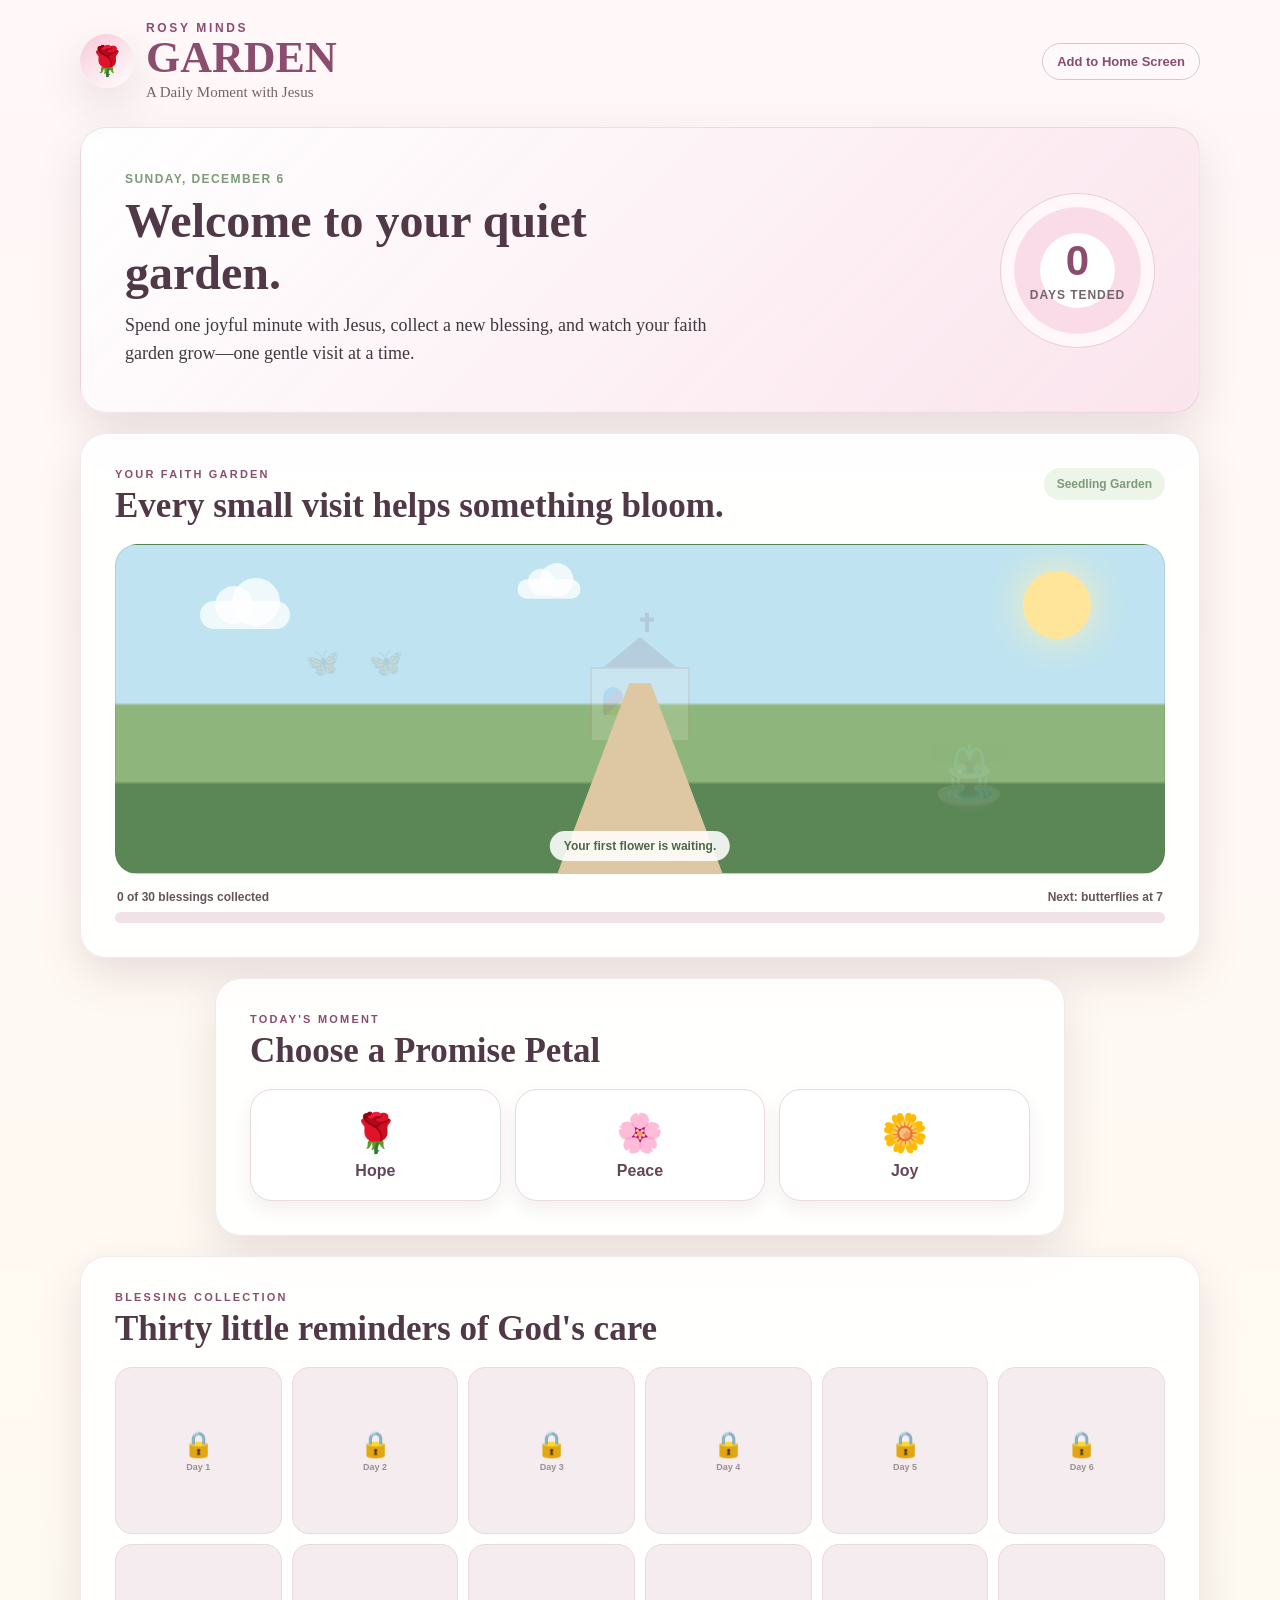
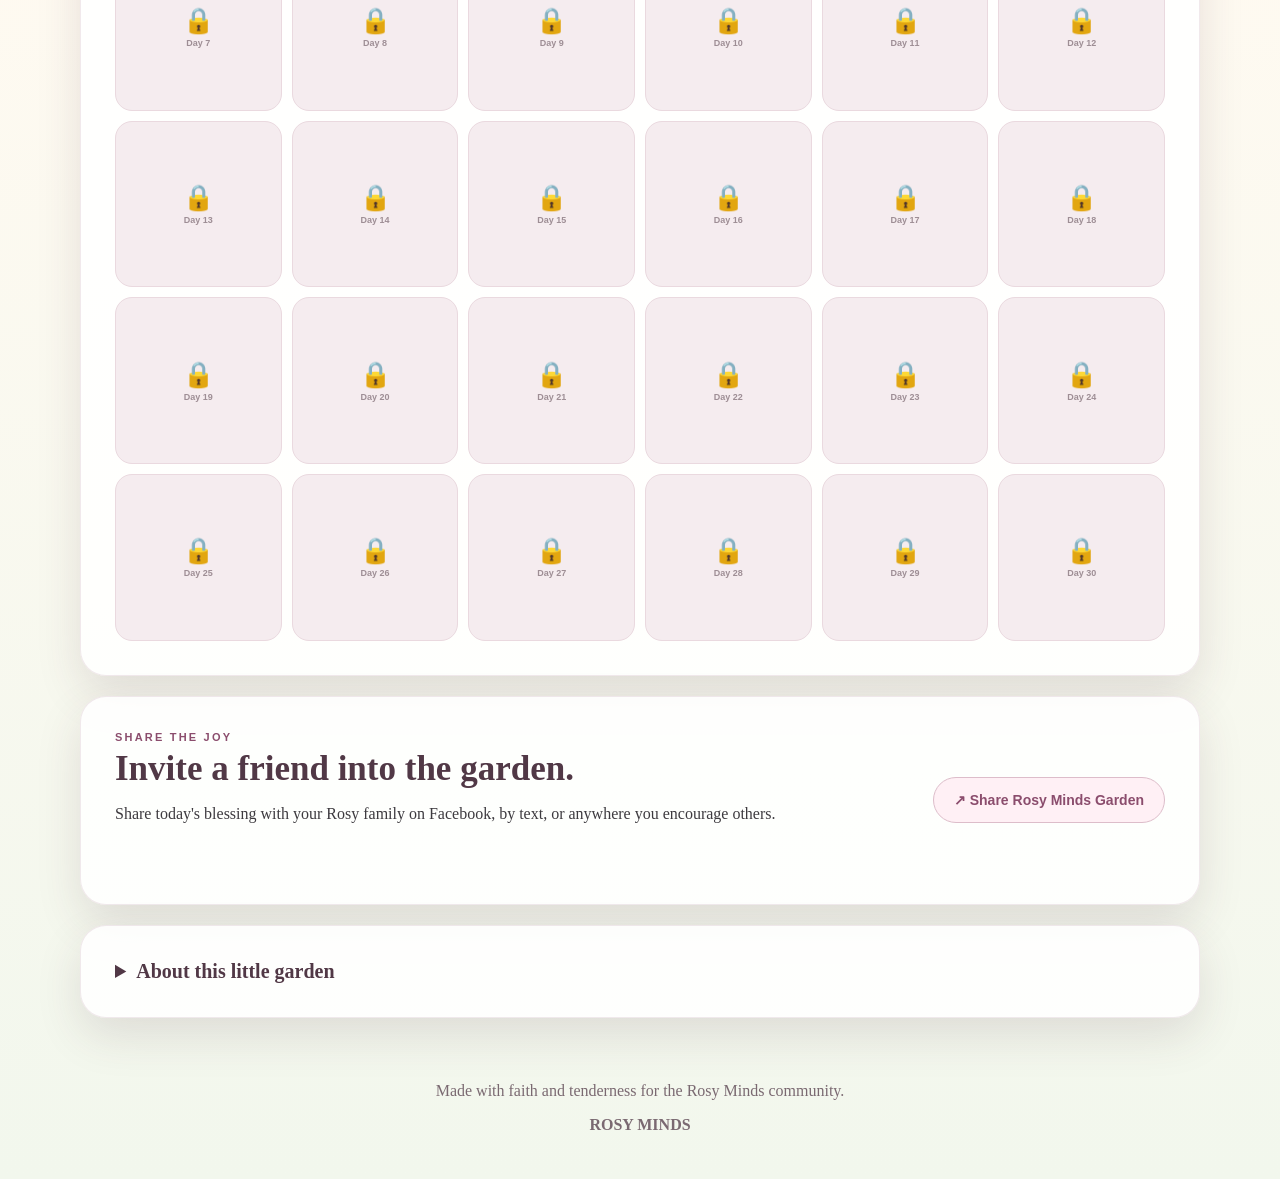
==== rosy-minds-garden/index.html @ 6fe2e0d4 "Add responsive Rosy Minds Garden app" ====
<!doctype html>
<html lang="en">
<head>
<meta charset="utf-8">
<meta name="viewport" content="width=device-width,initial-scale=1,viewport-fit=cover">
<meta name="theme-color" content="#8b4d6d">
<meta name="description" content="ROSY MINDS GARDEN: A Daily Moment with Jesus">
<title>ROSY MINDS GARDEN: A Daily Moment with Jesus</title>
<style>
:root{--rose:#8b4d6d;--rose2:#c77d9d;--blush:#f8dce6;--cream:#fffaf1;--sage:#7d9b7a;--deep:#3d3a3f;--gold:#d6a84b;--white:#fff;--shadow:0 18px 45px rgba(75,48,60,.13)}
*{box-sizing:border-box}html{scroll-behavior:smooth}body{margin:0;font-family:Georgia,"Times New Roman",serif;color:var(--deep);background:linear-gradient(180deg,#fff7f8 0,#fffaf1 55%,#f2f7ed 100%);min-height:100vh}button{font:inherit}.wrap{width:min(1120px,calc(100% - 28px));margin:auto}.top{padding:22px 0 10px;display:flex;align-items:center;justify-content:space-between;gap:15px}.brand{display:flex;align-items:center;gap:12px}.rosemark{width:54px;height:54px;border-radius:50%;display:grid;place-items:center;background:linear-gradient(145deg,#f7c9d9,#fff);box-shadow:var(--shadow);font-size:29px}.kicker{margin:0;font:700 12px/1.1 Arial,sans-serif;letter-spacing:.22em;color:var(--rose)}h1{margin:2px 0 0;font-size:clamp(27px,5vw,44px);line-height:.95;color:var(--rose)}.subtitle{margin:5px 0 0;font-size:15px;color:#75626c}.smallbtn,.sharebtn,.primary,.choice,.petal{border:0;cursor:pointer}.smallbtn{border:1px solid #dbc4ce;background:#fff9fb;color:var(--rose);border-radius:999px;padding:10px 14px;font:700 13px Arial,sans-serif}.hero{margin:16px 0 20px;background:linear-gradient(135deg,rgba(255,255,255,.95),rgba(250,225,235,.85));border:1px solid rgba(139,77,109,.13);border-radius:26px;padding:clamp(22px,5vw,44px);box-shadow:var(--shadow);display:grid;grid-template-columns:1.25fr .75fr;gap:28px;align-items:center}.date{font:700 12px Arial,sans-serif;letter-spacing:.12em;color:var(--sage);text-transform:uppercase}.hero h2{font-size:clamp(28px,5vw,48px);line-height:1.08;margin:9px 0 12px;color:#513846}.hero p{font-size:18px;line-height:1.6;margin:0;max-width:680px}.stat{justify-self:end;width:155px;height:155px;border-radius:50%;display:grid;place-items:center;text-align:center;background:radial-gradient(circle,#fff 34%,#f9dce7 35% 58%,#fff7fa 59%);border:1px solid #e8cdd8}.stat strong{display:block;font:700 42px Arial,sans-serif;color:var(--rose)}.stat span{font:700 12px Arial,sans-serif;letter-spacing:.08em;text-transform:uppercase;color:#76636c}.panel{background:rgba(255,255,255,.88);border:1px solid rgba(139,77,109,.12);border-radius:26px;padding:clamp(20px,4vw,34px);box-shadow:var(--shadow);margin:20px 0}.headrow{display:flex;align-items:flex-start;justify-content:space-between;gap:18px;margin-bottom:18px}.eyebrow{font:700 11px Arial,sans-serif;letter-spacing:.2em;color:var(--rose);text-transform:uppercase;margin:0 0 6px}.panel h2{margin:0;font-size:clamp(24px,4vw,35px);color:#513846}.level{font:700 12px Arial,sans-serif;color:var(--sage);background:#edf5e8;padding:9px 13px;border-radius:999px;white-space:nowrap}.garden{position:relative;min-height:330px;overflow:hidden;border-radius:22px;background:linear-gradient(#bfe3f1 0 48%,#8eb67c 49% 72%,#5b8757 73%);border:1px solid rgba(67,91,65,.13)}.sun{position:absolute;right:7%;top:8%;width:68px;height:68px;border-radius:50%;background:#ffe59a;box-shadow:0 0 40px #fff0b5}.cloud{position:absolute;width:90px;height:28px;border-radius:50px;background:rgba(255,255,255,.75)}.cloud:before,.cloud:after{content:"";position:absolute;border-radius:50%;background:inherit}.cloud:before{width:38px;height:38px;left:15px;top:-15px}.cloud:after{width:48px;height:48px;right:10px;top:-23px}.c1{left:8%;top:17%}.c2{left:37%;top:9%;transform:scale(.7)}.path{position:absolute;left:50%;bottom:-20px;width:180px;height:210px;background:#dec7a3;clip-path:polygon(44% 0,56% 0,100% 100%,0 100%);transform:translateX(-50%)}.chapel{position:absolute;left:50%;top:28%;transform:translateX(-50%);width:100px;height:105px;opacity:.15;transition:.5s}.chapel.on{opacity:1}.chapelbody{position:absolute;bottom:0;width:100%;height:75px;background:#fff6ef;border:2px solid #b9917a}.roof{position:absolute;top:0;left:8px;border-left:42px solid transparent;border-right:42px solid transparent;border-bottom:35px solid #83536b}.cross{position:absolute;top:-28px;left:46px;color:#6b4056;font:bold 25px Arial}.door{position:absolute;width:25px;height:44px;left:38px;bottom:0;border-radius:13px 13px 0 0;background:#7a594b}.window{position:absolute;left:11px;top:18px;width:20px;height:28px;border-radius:12px 12px 3px 3px;background:linear-gradient(135deg,#63aee4 0 33%,#dc6e9d 34% 66%,#f5cf58 67%)}.flowers{position:absolute;left:0;right:0;bottom:22px;height:105px;display:flex;align-items:flex-end;justify-content:space-around;padding:0 18px;z-index:3}.flower{font-size:clamp(22px,5vw,42px);filter:drop-shadow(0 4px 3px rgba(0,0,0,.12));animation:bloom .55s ease both}.butterflies,.fountain{position:absolute;opacity:.12;transition:.5s;z-index:4}.butterflies.on,.fountain.on{opacity:1}.butterflies{font-size:28px;left:18%;top:30%;animation:float 3s ease-in-out infinite}.fountain{right:15%;bottom:60px;font-size:60px}.gardenmsg{position:absolute;left:50%;bottom:12px;transform:translateX(-50%);z-index:5;background:rgba(255,255,255,.88);padding:8px 14px;border-radius:999px;font:700 12px Arial,sans-serif;color:#4c6748;white-space:nowrap}.progresscopy{display:flex;justify-content:space-between;gap:12px;font:700 12px Arial,sans-serif;color:#66545d;margin:16px 2px 8px}.track{height:11px;background:#f1e2e7;border-radius:999px;overflow:hidden}.fill{height:100%;width:0;background:linear-gradient(90deg,var(--sage),#a5c58e,var(--gold));border-radius:999px;transition:width .7s ease}.petals{display:grid;grid-template-columns:repeat(3,1fr);gap:14px}.petal{min-height:112px;border-radius:22px;background:#fff;border:1px solid #ead9df;padding:18px;color:#644657;box-shadow:0 8px 18px rgba(86,55,68,.08);transition:.2s}.petal:hover,.petal:focus{transform:translateY(-3px);box-shadow:0 14px 25px rgba(86,55,68,.14)}.petal span:first-child{display:block;font-size:38px;margin-bottom:7px}.petal span:last-child{font:bold 16px Arial,sans-serif}.moment{display:none;margin-top:22px}.moment.show{display:block}.card{border-radius:20px;padding:20px;margin:14px 0;background:#fffaf7;border:1px solid #efdee4}.promise{background:linear-gradient(135deg,#fff,#fff1f5)}.topline{display:flex;justify-content:space-between;gap:14px;font:700 12px Arial,sans-serif;color:var(--rose)}.card h3{font-size:25px;margin:12px 0 8px;color:#513846}.verse{font-size:19px;line-height:1.55;font-style:italic}.reflection,.card p{line-height:1.65}.twocol{display:grid;grid-template-columns:1fr 1fr;gap:14px}.quizoptions{display:grid;gap:10px;margin-top:14px}.choice{text-align:left;background:#fff;border:1px solid #dccbd2;border-radius:14px;padding:13px 15px;color:#493b42}.choice:hover{border-color:var(--rose)}.choice.correct{background:#eaf5e4;border-color:#7ba66e}.choice.wrong{background:#fde8ea;border-color:#c76e76}.feedback{min-height:25px;margin:11px 0 0;font-weight:bold;color:#557250}.primary{width:100%;border-radius:16px;padding:15px 18px;background:linear-gradient(135deg,var(--rose),#b76387);color:white;font:bold 16px Arial,sans-serif;box-shadow:0 10px 20px rgba(139,77,109,.22)}.primary:disabled{opacity:.45;cursor:not-allowed}.hint{text-align:center;font-size:13px;color:#7a6d73}.donebox{text-align:center;padding:25px}.donebox .big{font-size:55px}.collection{display:grid;grid-template-columns:repeat(6,1fr);gap:10px}.token{aspect-ratio:1;border-radius:17px;display:grid;place-items:center;text-align:center;background:#f5ecef;border:1px solid #ead9df;color:#9e8e95;padding:6px}.token.unlocked{background:linear-gradient(145deg,#fff9e8,#ffe4ed);color:#5b4050}.token .ico{display:block;font-size:25px}.token small{display:block;font:700 9px Arial,sans-serif;margin-top:3px}.sharebox{display:flex;align-items:center;justify-content:space-between;gap:24px}.sharebtn{border-radius:999px;padding:14px 20px;background:#fff0f5;border:1px solid #ddbdca;color:var(--rose);font:bold 14px Arial,sans-serif}.about summary{cursor:pointer;font-size:20px;font-weight:bold;color:#513846}.about p{line-height:1.65}.reset{border:0;background:none;color:#9b5066;text-decoration:underline;cursor:pointer;padding:5px 0}footer{text-align:center;padding:28px 15px 45px;color:#7a6971}.modal{position:fixed;inset:0;z-index:20;display:grid;place-items:center;padding:18px}.modal[hidden]{display:none}.backdrop{position:absolute;inset:0;background:rgba(47,35,42,.62);backdrop-filter:blur(5px)}.modalcard{position:relative;width:min(440px,100%);background:#fffaf3;border-radius:28px;padding:32px;text-align:center;box-shadow:0 30px 80px rgba(0,0,0,.25);animation:pop .3s ease}.close{position:absolute;right:15px;top:12px;border:0;background:none;font-size:28px;color:#765d69;cursor:pointer}.rewardico{font-size:65px}.modalcard h2{font-size:32px;color:var(--rose);margin:9px 0}.modalcard p{line-height:1.6}.modalcard .sharebtn{margin-top:10px}.status{font-size:13px;color:#557250;min-height:18px}.installnote{display:none;background:#fff8e6;border:1px solid #edd5a1;border-radius:16px;padding:14px;margin:12px 0;font-size:14px;line-height:1.55}.installnote.show{display:block}
@keyframes bloom{from{opacity:0;transform:scale(.2) translateY(20px)}to{opacity:1;transform:scale(1) translateY(0)}}@keyframes float{50%{transform:translate(25px,-15px)}}@keyframes pop{from{opacity:0;transform:scale(.86)}to{opacity:1;transform:scale(1)}}
@media(max-width:760px){.top{align-items:flex-start}.smallbtn{padding:9px 11px;font-size:11px}.hero{grid-template-columns:1fr}.stat{justify-self:start;width:120px;height:120px}.petals{grid-template-columns:1fr}.petal{min-height:82px;display:flex;align-items:center;justify-content:center;gap:12px}.petal span:first-child{margin:0}.twocol{grid-template-columns:1fr}.collection{grid-template-columns:repeat(5,1fr)}.sharebox{align-items:flex-start;flex-direction:column}.garden{min-height:300px}.progresscopy{font-size:10px}.headrow{flex-direction:column}.level{align-self:flex-start}}
@media(min-width:761px){main .daily{max-width:850px;margin-left:auto;margin-right:auto}}
@media(max-width:420px){.wrap{width:min(100% - 18px,1120px)}.panel{border-radius:20px;padding:18px}.brand h1{font-size:25px}.subtitle{font-size:12px}.rosemark{width:46px;height:46px}.collection{grid-template-columns:repeat(4,1fr)}.gardenmsg{font-size:10px}.fountain{right:8%}}
</style>
</head>
<body>
<header class="wrap top">
  <div class="brand"><div class="rosemark">🌹</div><div><p class="kicker">ROSY MINDS</p><h1>GARDEN</h1><p class="subtitle">A Daily Moment with Jesus</p></div></div>
  <button class="smallbtn" id="installBtn">Add to Home Screen</button>
</header>
<main class="wrap">
<section class="hero"><div><div class="date" id="dateLine"></div><h2>Welcome to your quiet garden.</h2><p>Spend one joyful minute with Jesus, collect a new blessing, and watch your faith garden grow—one gentle visit at a time.</p><div class="installnote" id="installNote"></div></div><div class="stat"><div><strong id="daysTended">0</strong><span>days tended</span></div></div></section>
<section class="panel"><div class="headrow"><div><p class="eyebrow">Your Faith Garden</p><h2>Every small visit helps something bloom.</h2></div><div class="level" id="levelText">Seedling Garden</div></div>
<div class="garden"><div class="sun"></div><div class="cloud c1"></div><div class="cloud c2"></div><div class="chapel" id="chapel"><div class="cross">✝</div><div class="roof"></div><div class="chapelbody"><div class="window"></div><div class="door"></div></div></div><div class="path"></div><div class="butterflies" id="butterflies">🦋　🦋</div><div class="fountain" id="fountain">⛲</div><div class="flowers" id="flowers"></div><div class="gardenmsg" id="gardenMsg">Your first flower is waiting.</div></div>
<div class="progresscopy"><span><strong id="bloomCount">0</strong> of 30 blessings collected</span><span id="milestoneText">Next: butterflies at 7</span></div><div class="track"><div class="fill" id="fill"></div></div></section>
<section class="panel daily" id="daily"><div class="headrow"><div><p class="eyebrow">Today's Moment</p><h2>Choose a Promise Petal</h2></div><div class="level" id="completeBadge" style="display:none">Completed today ✓</div></div>
<div class="petals" id="petals"><button class="petal" data-petal="Hope"><span>🌹</span><span>Hope</span></button><button class="petal" data-petal="Peace"><span>🌸</span><span>Peace</span></button><button class="petal" data-petal="Joy"><span>🌼</span><span>Joy</span></button></div>
<div class="donebox" id="doneBox" hidden><div class="big">🌷</div><h3>Your garden has been tended today.</h3><p>Come back tomorrow for another promise. Grace never rushes you.</p><button class="sharebtn" id="reviewBtn">Review Today's Moment</button></div>
<div class="moment" id="moment"><article class="card promise"><div class="topline"><span id="petalLabel"></span><span id="verseRef"></span></div><h3 id="momentTitle"></h3><p class="verse" id="verseText"></p><p class="reflection" id="reflection"></p></article>
<div class="twocol"><article class="card"><p class="eyebrow">A Tiny Prayer</p><p id="prayer"></p></article><article class="card"><p class="eyebrow">Today's Grace Step</p><p id="challenge"></p></article></div>
<article class="card"><p class="eyebrow">A Little Bible Joy</p><h3 id="question"></h3><div class="quizoptions" id="quizOptions"></div><div class="feedback" id="feedback"></div></article>
<button class="primary" id="waterBtn" disabled>💧 Water My Garden</button><p class="hint" id="hint">Answer the Bible question to water your garden.</p></div></section>
<section class="panel"><div class="headrow"><div><p class="eyebrow">Blessing Collection</p><h2>Thirty little reminders of God's care</h2></div></div><div class="collection" id="collection"></div></section>
<section class="panel sharebox"><div><p class="eyebrow">Share the Joy</p><h2>Invite a friend into the garden.</h2><p>Share today's blessing with your Rosy family on Facebook, by text, or anywhere you encourage others.</p><p class="status" id="shareStatus"></p></div><button class="sharebtn" id="shareBtn">↗ Share Rosy Minds Garden</button></section>
<details class="panel about"><summary>About this little garden</summary><p><strong>ROSY MINDS GARDEN</strong> is a gentle, Jesus-centered daily experience created for encouragement—not pressure.</p><p>Your progress stays on this device. No account is required, and the app does not collect your name, email, prayer requests, or personal information.</p><p><strong>Grace is not a streak.</strong> Missing a day never erases your garden.</p><button class="reset" id="resetBtn">Reset my garden on this device</button></details>
</main>
<footer><p>Made with faith and tenderness for the Rosy Minds community.</p><strong>ROSY MINDS</strong></footer>
<div class="modal" id="modal" hidden><div class="backdrop" data-close></div><div class="modalcard"><button class="close" data-close>×</button><div class="rewardico" id="rewardIcon">🌹</div><p class="eyebrow">Today's Blessing</p><h2 id="rewardTitle"></h2><p id="rewardMessage"></p><button class="primary" id="rewardShare">Share This Blessing</button><button class="sharebtn" data-close>Return to My Garden</button></div></div>
<script>
const moments=[
["God Is Already Here","Deuteronomy 31:8","The Lord goes before you; you do not walk into today alone.","Before your mind runs ahead, remember that Jesus is already present in every place you will enter.","Jesus, go before me and settle my heart in Your faithful presence. Amen.","Pause at one doorway today and whisper, ‘Jesus, enter with me.’","Rose of Presence","🌹"],
["Peace for This Moment","John 14:27","Jesus gives a peace the world cannot manufacture or take away.","You do not need enough peace for the whole week. Receive the grace that is available for this one moment.","Lord, quiet what is loud in me and teach my heart to rest in You. Amen.","Take three slow breaths and thank Jesus for one thing that is steady.","Lily of Peace","🌸"],
["Mercy Woke Up Too","Lamentations 3:22–23","God's compassion is fresh every morning.","Yesterday does not get to spend today's mercy. The Lord has placed new grace in your hands.","Father, thank You for mercy that meets me before my mistakes do. Amen.","Offer yourself the same gentleness you would give a dear friend.","Morning Mercy","🌷"],
["Held in the Waiting","Psalm 27:14","Waiting with the Lord can strengthen a tired heart.","Delay is not proof that God has forgotten you. Roots often grow before blossoms appear.","Jesus, strengthen me while I wait and keep hope alive in me. Amen.","Write one thing you are waiting for, then add: ‘God is with me here.’","Rooted Hope","🌱"],
["The Shepherd Still Leads","Psalm 23:1–3","The Shepherd restores, guides, and provides what the soul truly needs.","You may not see the whole path, but you can stay close to the One who does.","Good Shepherd, lead me gently and restore the parts of me that are tired. Amen.","Choose one next right step instead of solving everything at once.","Shepherd's Clover","☘️"],
["Joy Can Be Small","Zechariah 4:10","God does not despise small beginnings.","A smile, a prayer, a kind word, or one completed task can be holy progress.","Lord, open my eyes to the small joys You have tucked into today. Amen.","Notice and name three tiny gifts before bedtime.","Daisy of Joy","🌼"],
["Grace for the Unfinished","Philippians 1:6","God continues the good work He begins in His people.","You are not a failed final product. You are a beloved work still in progress.","Jesus, help me trust Your patient work in my life. Amen.","Release one unrealistic expectation you placed on yourself today.","Grace Peony","🌺"],
["A Safe Place to Pour It Out","Psalm 62:8","God invites His people to pour out their hearts before Him.","Prayer does not require polished words. Honest tears can be a complete sentence before God.","Father, receive what I cannot explain and hold my heart with tenderness. Amen.","Tell Jesus one true sentence about how you feel.","Tear-Kissed Iris","🪻"],
["Courage for One Step","Joshua 1:9","God's presence is the foundation of courage.","Courage is not always loud. Sometimes it is simply doing the next faithful thing while your knees still shake.","Lord, be my courage for the step directly in front of me. Amen.","Complete one small task you have been avoiding.","Courage Sunflower","🌻"],
["Nothing Is Wasted","Romans 8:28","God works within all things for the good of those who love Him.","The hard chapter is not the whole story. Jesus can weave even torn threads into redemption.","Redeemer, use what hurt me without letting it define me. Amen.","Write one lesson God has grown through a difficult season.","Redeemed Rose","🌹"],
["Come and Rest","Matthew 11:28","Jesus welcomes the weary and gives rest.","Rest is not laziness when it is received as a gift from the One who made you.","Jesus, I bring You my weariness. Teach me to rest without guilt. Amen.","Sit quietly for two minutes without fixing or producing anything.","Restful Lavender","🪻"],
["Light for the Next Footstep","Psalm 119:105","God's word gives light for the path, often one step at a time.","A lamp does not reveal every mile. It gives enough light to keep walking.","Lord, give me wisdom for the next step and trust for what remains unseen. Amen.","Read one short Psalm slowly today.","Lampflower","🏵️"],
["Known Completely","Psalm 139:1–3","God knows your ways, your thoughts, and your coming and going.","You never have to perform to be noticed by God. You are already fully seen and deeply loved.","Father, thank You for knowing me without turning away. Amen.","Replace one harsh thought about yourself with a truth God says about you.","Known-by-God Violet","💜"],
["Strength in Softness","2 Corinthians 12:9","Christ's grace is sufficient, and His power is revealed in weakness.","Needing help does not make you weak in faith. It makes room for grace to carry what strength cannot.","Jesus, meet me in my weakness and be enough for me today. Amen.","Ask for help with one thing instead of carrying it silently.","Grace Blossom","🌺"],
["A Song in the Night","Psalm 42:8","God's lovingkindness remains, and His song can accompany the night.","Darkness changes what you can see, but it does not change who God is.","Lord, place a quiet song of hope in me when the night feels long. Amen.","Listen to one worship song with your eyes closed.","Night-Blooming Hope","🌙"],
["Kindness Is Holy Work","Ephesians 4:32","Believers are called to kindness, compassion, and forgiveness.","A gentle response can become a doorway through which someone experiences the heart of Jesus.","Lord, make my words tender, truthful, and useful today. Amen.","Send one sincere encouragement to someone who may need it.","Kindness Camellia","🌺"],
["God Hears the Whisper","1 John 5:14","We can approach God with confidence when we pray according to His will.","The volume of a prayer does not determine its reach. Heaven hears the quietest sincere cry.","Father, thank You for listening before I find the perfect words. Amen.","Whisper the name of one person who needs prayer.","Whispering Bellflower","🔔"],
["Freedom from Tomorrow","Matthew 6:34","Jesus teaches us not to borrow tomorrow's trouble.","Worry tries to make you live days that have not arrived. Grace meets you in the day you actually have.","Jesus, keep me present with You instead of rehearsing tomorrow's fears. Amen.","When your mind jumps ahead, say: ‘Today has enough grace.’","Present-Day Poppy","🌺"],
["Faith Like a Seed","Matthew 17:20","Jesus used a mustard seed to picture the potential of genuine faith.","Small faith placed in a great Savior is still faith.","Lord, receive the faith I have and help it grow toward You. Amen.","Name one small thing you still believe God can do.","Mustard Seed Bloom","🌱"],
["A Table in the Wilderness","Psalm 23:5","God can prepare provision even in the presence of difficulty.","Peace does not always wait for the problem to leave. Sometimes God serves it right in the middle of the struggle.","Provider, help me recognize the care You are giving me today. Amen.","Thank God for one provision you almost overlooked.","Provision Rose","🌹"],
["Loved Without Measure","Romans 8:38–39","Nothing in creation can separate believers from God's love in Christ.","Your circumstances may change, but the love holding you does not loosen its grip.","Jesus, anchor me in the love that nothing can remove. Amen.","Place your hand over your heart and say, ‘I am held by Christ's love.’","Unfailing Love","❤️"],
["Quiet Strength","Isaiah 30:15","Rest and trust can become a place of strength.","Not every battle requires a frantic response. Sometimes faith looks like becoming still enough to hear God.","Lord, trade my hurry for trust and my agitation for quiet strength. Amen.","Wait ten minutes before responding to something that upset you.","Stillwater Lily","🪷"],
["The Door of Gratitude","1 Thessalonians 5:18","God's people are invited to give thanks in every circumstance.","Gratitude does not deny pain. It keeps pain from becoming the only thing you can see.","Father, show me one gift that is still shining in this season. Amen.","Write three specific thank-yous to God.","Grateful Marigold","🌼"],
["Forgiven and Free","1 John 1:9","God is faithful to forgive and cleanse those who confess.","Once grace has washed the page, you do not have to keep tracing the old stain.","Merciful Jesus, help me receive the forgiveness You freely give. Amen.","Release one past mistake you keep replaying.","Clean-Page Gardenia","🤍"],
["Hope Has a Name","Romans 15:13","The God of hope fills His people with joy and peace as they trust Him.","Christian hope is not wishful thinking. It rests in the character of the living God.","God of hope, fill me until hope overflows into the people around me. Amen.","Speak one hopeful sentence aloud today.","Overflowing Hope","🌻"],
["He Cares for the Details","Luke 12:6–7","Jesus taught that God notices sparrows and knows even the hairs of our heads.","Nothing about your life is too small for the attention of a loving Father.","Father, thank You for caring about the details I am tempted to dismiss. Amen.","Bring one ‘small’ concern to God instead of minimizing it.","Faithful Sparrow","🐦"],
["New Things Can Grow","Isaiah 43:19","God can make a way in the wilderness and bring forth something new.","The place that feels barren may be the very ground where new grace begins.","Creator, help me notice the new thing You are growing. Amen.","Clear one small space to make room for a new beginning.","Wilderness Bloom","🌵"],
["Carry One Another","Galatians 6:2","Believers fulfill Christ's law by helping bear one another's burdens.","You were never meant to carry every heavy thing alone.","Jesus, show me when to receive help and when to offer it. Amen.","Check on one person without waiting for them to ask.","Compassion Vine","🌿"],
["The Morning Will Come","Psalm 30:5","Weeping may endure for a night, but joy comes with the morning.","Pain has a voice, but it does not get the final word. God's faithfulness keeps writing.","Lord, hold me through the night and help me believe in morning again. Amen.","Open a curtain or step outside and welcome the light.","Morning Glory","🌺"],
["Jesus Is Enough","Colossians 2:9–10","Fullness is found in Christ, and believers are made complete in Him.","The deepest hunger of the heart cannot be satisfied by applause, possessions, or perfect circumstances.","Jesus, be the center of my joy, my worth, and my peace. Amen.","Set aside one distraction and spend five quiet minutes with Jesus.","Christ-Centered Crown","👑"]
];
const quizzes=[
["Who built the ark?",["Moses","Noah","David"],1,"Noah obeyed God and built the ark."],
["Jesus was born in which town?",["Bethlehem","Jericho","Nazareth"],0,"Jesus was born in Bethlehem."],
["Who defeated Goliath?",["Peter","David","Joshua"],1,"David trusted God and faced Goliath."],
["How many disciples did Jesus choose?",["7","10","12"],2,"Jesus chose twelve disciples."],
["Who was swallowed by a great fish?",["Jonah","Joseph","Samuel"],0,"Jonah spent three days inside the great fish."],
["What did Jesus calm?",["A storm","A volcano","An earthquake"],0,"Jesus spoke, and the storm became calm."],
["Who received the Ten Commandments?",["Moses","Elijah","Paul"],0,"Moses received the commandments at Mount Sinai."],
["What is the first book of the Bible?",["Psalms","Genesis","Matthew"],1,"Genesis is the first book of the Bible."],
["Who was Jesus' mother?",["Ruth","Martha","Mary"],2,"Mary was chosen to be Jesus' earthly mother."],
["What did Jesus multiply to feed a crowd?",["Bread and fish","Grapes and grain","Figs and honey"],0,"Jesus multiplied loaves and fish."],
["Who climbed a tree to see Jesus?",["Zacchaeus","Barnabas","Thomas"],0,"Zacchaeus climbed a sycamore tree."],
["Which disciple walked on water toward Jesus?",["John","Peter","Andrew"],1,"Peter stepped out of the boat toward Jesus."]
];
const storageKey="rosyMindsGardenV1";let state=load();let selected=null;let answered=false;let currentIndex=dayIndex();
function load(){try{return JSON.parse(localStorage.getItem(storageKey))||{completed:[],unlocked:[]}}catch(e){return{completed:[],unlocked:[]}}}
function save(){localStorage.setItem(storageKey,JSON.stringify(state))}
function todayKey(){const d=new Date();return [d.getFullYear(),String(d.getMonth()+1).padStart(2,"0"),String(d.getDate()).padStart(2,"0")].join("-")}
function dayIndex(){const start=new Date(new Date().getFullYear(),0,0);return Math.floor((new Date()-start)/86400000)%30}
function isDone(){return state.completed.includes(todayKey())}
function render(){document.getElementById("dateLine").textContent=new Date().toLocaleDateString(undefined,{weekday:"long",month:"long",day:"numeric"});document.getElementById("daysTended").textContent=state.completed.length;document.getElementById("bloomCount").textContent=state.unlocked.length;document.getElementById("fill").style.width=(state.unlocked.length/30*100)+"%";const n=state.unlocked.length;document.getElementById("levelText").textContent=n>=30?"Chapel Garden":n>=14?"Flowing Garden":n>=7?"Butterfly Garden":"Seedling Garden";document.getElementById("butterflies").classList.toggle("on",n>=7);document.getElementById("fountain").classList.toggle("on",n>=14);document.getElementById("chapel").classList.toggle("on",n>=30);document.getElementById("gardenMsg").textContent=n===0?"Your first flower is waiting.":n>=30?"Your chapel garden is blooming.":"Beautiful things are growing here.";document.getElementById("milestoneText").textContent=n<7?"Next: butterflies at 7":n<14?"Next: fountain at 14":n<30?"Next: chapel at 30":"All garden milestones unlocked";renderFlowers();renderCollection();document.getElementById("completeBadge").style.display=isDone()?"block":"none";document.getElementById("petals").hidden=isDone();document.getElementById("doneBox").hidden=!isDone();if(isDone())document.getElementById("moment").classList.remove("show")}
function renderFlowers(){const icons=["🌷","🌼","🌸","🌹","🌻","🪻","🌺","🌱"];document.getElementById("flowers").innerHTML=state.unlocked.slice(-10).map((_,i)=>`<span class="flower" style="animation-delay:${i*.04}s">${icons[(state.unlocked.length+i)%icons.length]}</span>`).join("")}
function renderCollection(){document.getElementById("collection").innerHTML=moments.map((m,i)=>{const open=state.unlocked.includes(i);return `<div class="token ${open?"unlocked":""}" title="${open?m[6]:"Locked blessing"}"><div><span class="ico">${open?m[7]:"🔒"}</span><small>${open?m[6]:"Day "+(i+1)}</small></div></div>`}).join("")}
function showMoment(petal){selected=petal;answered=false;const m=moments[currentIndex],q=quizzes[currentIndex%quizzes.length];document.getElementById("petalLabel").textContent=petal+" Petal";document.getElementById("verseRef").textContent=m[1];document.getElementById("momentTitle").textContent=m[0];document.getElementById("verseText").textContent=m[2];document.getElementById("reflection").textContent=m[3];document.getElementById("prayer").textContent=m[4];document.getElementById("challenge").textContent=m[5];document.getElementById("question").textContent=q[0];document.getElementById("feedback").textContent="";document.getElementById("waterBtn").disabled=true;document.getElementById("hint").textContent="Answer the Bible question to water your garden.";document.getElementById("quizOptions").innerHTML=q[1].map((x,i)=>`<button class="choice" data-answer="${i}">${x}</button>`).join("");document.getElementById("moment").classList.add("show");document.getElementById("moment").scrollIntoView({behavior:"smooth",block:"start"});document.querySelectorAll(".choice").forEach(b=>b.addEventListener("click",answer))}
function answer(e){if(answered)return;answered=true;const q=quizzes[currentIndex%quizzes.length],picked=Number(e.currentTarget.dataset.answer);document.querySelectorAll(".choice").forEach((b,i)=>{b.disabled=true;if(i===q[2])b.classList.add("correct");else if(i===picked)b.classList.add("wrong")});document.getElementById("feedback").textContent=picked===q[2]?"Beautiful! "+q[3]:"Good try. "+q[3];document.getElementById("waterBtn").disabled=false;document.getElementById("hint").textContent="Your garden is ready for today's water."}
function water(){if(isDone())return;state.completed.push(todayKey());if(!state.unlocked.includes(currentIndex))state.unlocked.push(currentIndex);save();render();const m=moments[currentIndex];document.getElementById("rewardIcon").textContent=m[7];document.getElementById("rewardTitle").textContent=m[6];document.getElementById("rewardMessage").textContent=`You collected the ${m[6]}. Let it remind you today: ${m[2]}`;document.getElementById("modal").hidden=false}
async function share(blessing=false){const m=moments[currentIndex];const text=blessing?`Today I collected the ${m[6]} in ROSY MINDS GARDEN. ${m[1]} — ${m[2]}`:`Spend a gentle daily moment with Jesus in ROSY MINDS GARDEN. Read a promise, answer a Bible question, and watch your faith garden grow.`;const data={title:"ROSY MINDS GARDEN",text,url:location.href};try{if(navigator.share)await navigator.share(data);else{await navigator.clipboard.writeText(text+" "+location.href);document.getElementById("shareStatus").textContent="The message and link were copied."}}catch(e){if(e.name!=="AbortError")document.getElementById("shareStatus").textContent="Copy this page's address to share it."}}
function installHelp(){const n=document.getElementById("installNote");const ios=/iphone|ipad|ipod/i.test(navigator.userAgent);n.innerHTML=ios?"<strong>On iPhone or iPad:</strong> Open this page in Safari, tap the Share button, then choose <em>Add to Home Screen</em>.":"<strong>On Android:</strong> Open your browser menu and choose <em>Add to Home screen</em> or <em>Install app</em>. On a computer, bookmark this page for easy daily access.";n.classList.toggle("show")}
document.querySelectorAll(".petal").forEach(b=>b.addEventListener("click",()=>showMoment(b.dataset.petal)));document.getElementById("waterBtn").addEventListener("click",water);document.getElementById("reviewBtn").addEventListener("click",()=>{document.getElementById("doneBox").hidden=true;showMoment("Today's")});document.getElementById("shareBtn").addEventListener("click",()=>share(false));document.getElementById("rewardShare").addEventListener("click",()=>share(true));document.getElementById("installBtn").addEventListener("click",installHelp);document.querySelectorAll("[data-close]").forEach(x=>x.addEventListener("click",()=>document.getElementById("modal").hidden=true));document.getElementById("resetBtn").addEventListener("click",()=>{if(confirm("Reset all garden progress on this device?")){state={completed:[],unlocked:[]};save();location.reload()}});render();
</script>
</body>
</html>
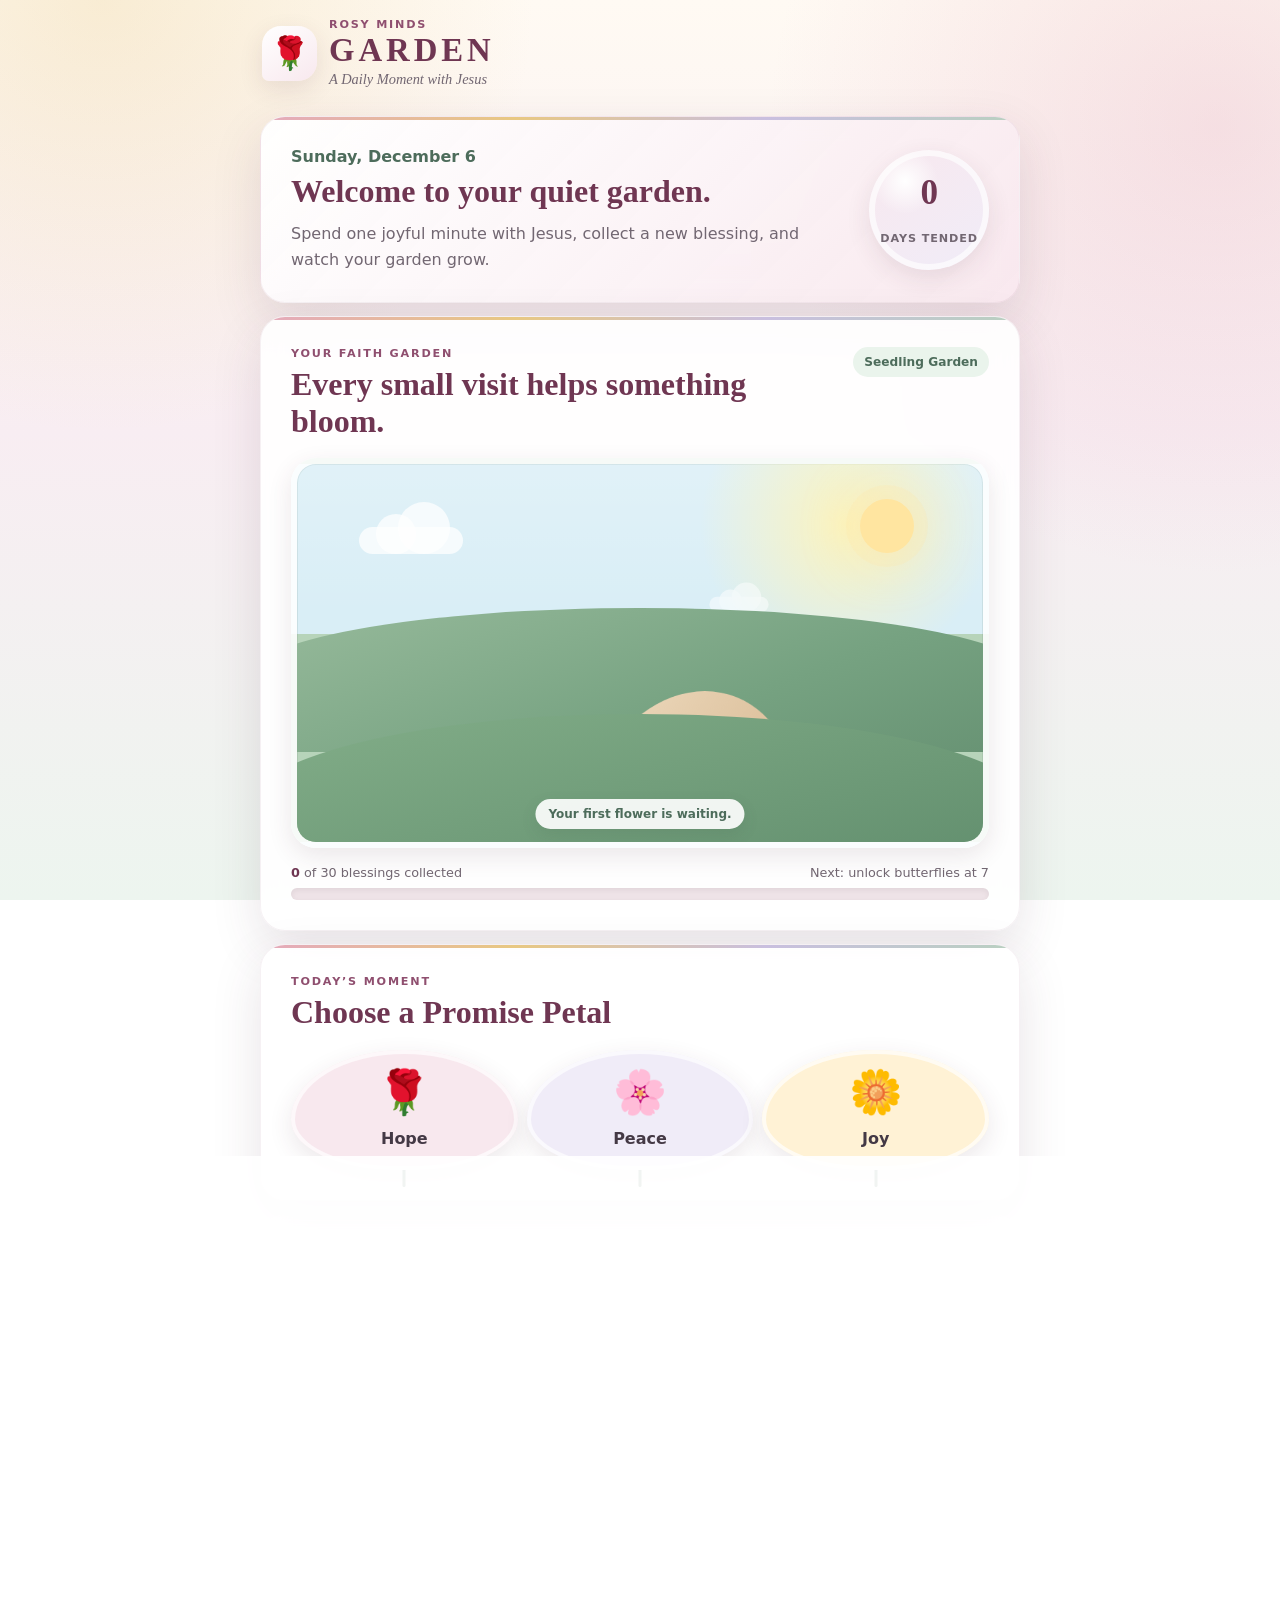
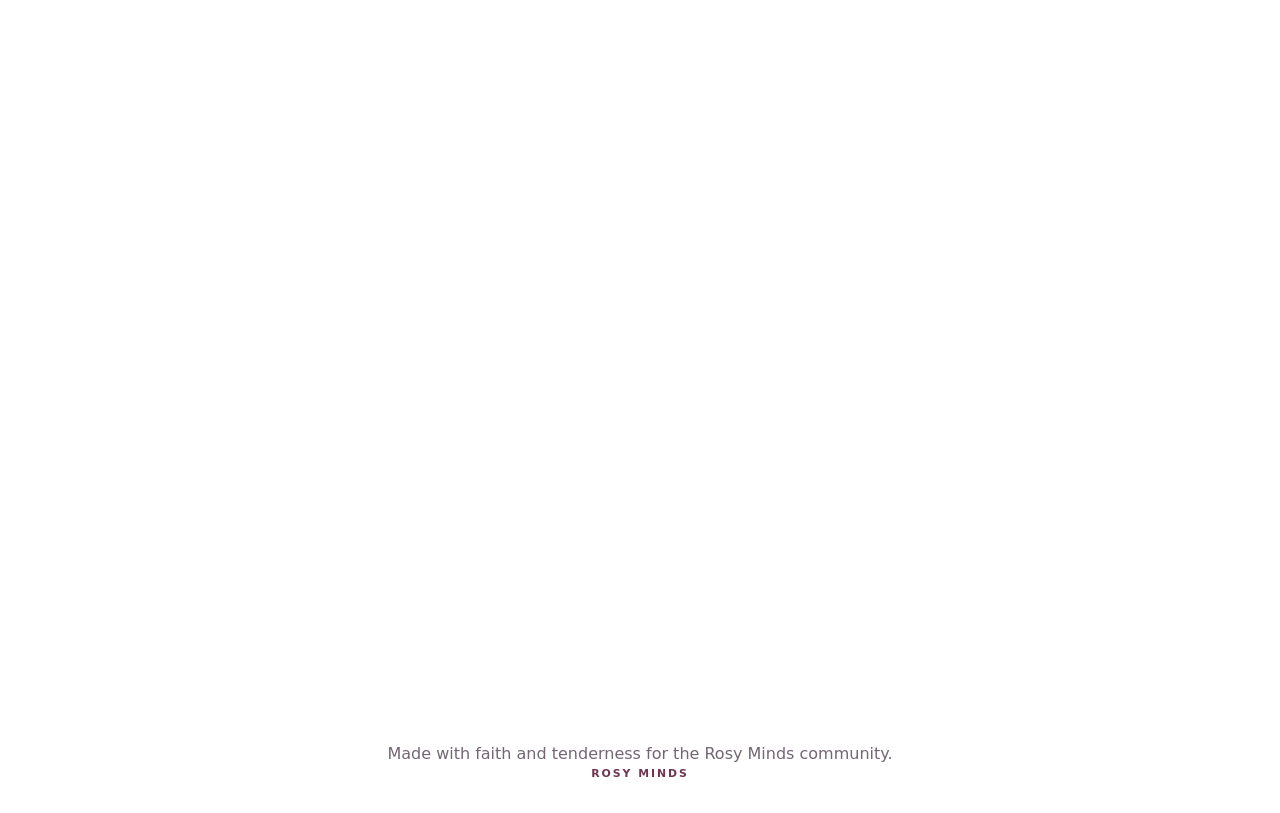
==== commit 85264a33: "Replace Rosy Minds Garden with complete PWA structure" ====
--- a/rosy-minds-garden/index.html
+++ b/rosy-minds-garden/index.html
@@ -1,105 +1,221 @@
 <!doctype html>
 <html lang="en">
 <head>
-<meta charset="utf-8">
-<meta name="viewport" content="width=device-width,initial-scale=1,viewport-fit=cover">
-<meta name="theme-color" content="#8b4d6d">
-<meta name="description" content="ROSY MINDS GARDEN: A Daily Moment with Jesus">
-<title>ROSY MINDS GARDEN: A Daily Moment with Jesus</title>
-<style>
-:root{--rose:#8b4d6d;--rose2:#c77d9d;--blush:#f8dce6;--cream:#fffaf1;--sage:#7d9b7a;--deep:#3d3a3f;--gold:#d6a84b;--white:#fff;--shadow:0 18px 45px rgba(75,48,60,.13)}
-*{box-sizing:border-box}html{scroll-behavior:smooth}body{margin:0;font-family:Georgia,"Times New Roman",serif;color:var(--deep);background:linear-gradient(180deg,#fff7f8 0,#fffaf1 55%,#f2f7ed 100%);min-height:100vh}button{font:inherit}.wrap{width:min(1120px,calc(100% - 28px));margin:auto}.top{padding:22px 0 10px;display:flex;align-items:center;justify-content:space-between;gap:15px}.brand{display:flex;align-items:center;gap:12px}.rosemark{width:54px;height:54px;border-radius:50%;display:grid;place-items:center;background:linear-gradient(145deg,#f7c9d9,#fff);box-shadow:var(--shadow);font-size:29px}.kicker{margin:0;font:700 12px/1.1 Arial,sans-serif;letter-spacing:.22em;color:var(--rose)}h1{margin:2px 0 0;font-size:clamp(27px,5vw,44px);line-height:.95;color:var(--rose)}.subtitle{margin:5px 0 0;font-size:15px;color:#75626c}.smallbtn,.sharebtn,.primary,.choice,.petal{border:0;cursor:pointer}.smallbtn{border:1px solid #dbc4ce;background:#fff9fb;color:var(--rose);border-radius:999px;padding:10px 14px;font:700 13px Arial,sans-serif}.hero{margin:16px 0 20px;background:linear-gradient(135deg,rgba(255,255,255,.95),rgba(250,225,235,.85));border:1px solid rgba(139,77,109,.13);border-radius:26px;padding:clamp(22px,5vw,44px);box-shadow:var(--shadow);display:grid;grid-template-columns:1.25fr .75fr;gap:28px;align-items:center}.date{font:700 12px Arial,sans-serif;letter-spacing:.12em;color:var(--sage);text-transform:uppercase}.hero h2{font-size:clamp(28px,5vw,48px);line-height:1.08;margin:9px 0 12px;color:#513846}.hero p{font-size:18px;line-height:1.6;margin:0;max-width:680px}.stat{justify-self:end;width:155px;height:155px;border-radius:50%;display:grid;place-items:center;text-align:center;background:radial-gradient(circle,#fff 34%,#f9dce7 35% 58%,#fff7fa 59%);border:1px solid #e8cdd8}.stat strong{display:block;font:700 42px Arial,sans-serif;color:var(--rose)}.stat span{font:700 12px Arial,sans-serif;letter-spacing:.08em;text-transform:uppercase;color:#76636c}.panel{background:rgba(255,255,255,.88);border:1px solid rgba(139,77,109,.12);border-radius:26px;padding:clamp(20px,4vw,34px);box-shadow:var(--shadow);margin:20px 0}.headrow{display:flex;align-items:flex-start;justify-content:space-between;gap:18px;margin-bottom:18px}.eyebrow{font:700 11px Arial,sans-serif;letter-spacing:.2em;color:var(--rose);text-transform:uppercase;margin:0 0 6px}.panel h2{margin:0;font-size:clamp(24px,4vw,35px);color:#513846}.level{font:700 12px Arial,sans-serif;color:var(--sage);background:#edf5e8;padding:9px 13px;border-radius:999px;white-space:nowrap}.garden{position:relative;min-height:330px;overflow:hidden;border-radius:22px;background:linear-gradient(#bfe3f1 0 48%,#8eb67c 49% 72%,#5b8757 73%);border:1px solid rgba(67,91,65,.13)}.sun{position:absolute;right:7%;top:8%;width:68px;height:68px;border-radius:50%;background:#ffe59a;box-shadow:0 0 40px #fff0b5}.cloud{position:absolute;width:90px;height:28px;border-radius:50px;background:rgba(255,255,255,.75)}.cloud:before,.cloud:after{content:"";position:absolute;border-radius:50%;background:inherit}.cloud:before{width:38px;height:38px;left:15px;top:-15px}.cloud:after{width:48px;height:48px;right:10px;top:-23px}.c1{left:8%;top:17%}.c2{left:37%;top:9%;transform:scale(.7)}.path{position:absolute;left:50%;bottom:-20px;width:180px;height:210px;background:#dec7a3;clip-path:polygon(44% 0,56% 0,100% 100%,0 100%);transform:translateX(-50%)}.chapel{position:absolute;left:50%;top:28%;transform:translateX(-50%);width:100px;height:105px;opacity:.15;transition:.5s}.chapel.on{opacity:1}.chapelbody{position:absolute;bottom:0;width:100%;height:75px;background:#fff6ef;border:2px solid #b9917a}.roof{position:absolute;top:0;left:8px;border-left:42px solid transparent;border-right:42px solid transparent;border-bottom:35px solid #83536b}.cross{position:absolute;top:-28px;left:46px;color:#6b4056;font:bold 25px Arial}.door{position:absolute;width:25px;height:44px;left:38px;bottom:0;border-radius:13px 13px 0 0;background:#7a594b}.window{position:absolute;left:11px;top:18px;width:20px;height:28px;border-radius:12px 12px 3px 3px;background:linear-gradient(135deg,#63aee4 0 33%,#dc6e9d 34% 66%,#f5cf58 67%)}.flowers{position:absolute;left:0;right:0;bottom:22px;height:105px;display:flex;align-items:flex-end;justify-content:space-around;padding:0 18px;z-index:3}.flower{font-size:clamp(22px,5vw,42px);filter:drop-shadow(0 4px 3px rgba(0,0,0,.12));animation:bloom .55s ease both}.butterflies,.fountain{position:absolute;opacity:.12;transition:.5s;z-index:4}.butterflies.on,.fountain.on{opacity:1}.butterflies{font-size:28px;left:18%;top:30%;animation:float 3s ease-in-out infinite}.fountain{right:15%;bottom:60px;font-size:60px}.gardenmsg{position:absolute;left:50%;bottom:12px;transform:translateX(-50%);z-index:5;background:rgba(255,255,255,.88);padding:8px 14px;border-radius:999px;font:700 12px Arial,sans-serif;color:#4c6748;white-space:nowrap}.progresscopy{display:flex;justify-content:space-between;gap:12px;font:700 12px Arial,sans-serif;color:#66545d;margin:16px 2px 8px}.track{height:11px;background:#f1e2e7;border-radius:999px;overflow:hidden}.fill{height:100%;width:0;background:linear-gradient(90deg,var(--sage),#a5c58e,var(--gold));border-radius:999px;transition:width .7s ease}.petals{display:grid;grid-template-columns:repeat(3,1fr);gap:14px}.petal{min-height:112px;border-radius:22px;background:#fff;border:1px solid #ead9df;padding:18px;color:#644657;box-shadow:0 8px 18px rgba(86,55,68,.08);transition:.2s}.petal:hover,.petal:focus{transform:translateY(-3px);box-shadow:0 14px 25px rgba(86,55,68,.14)}.petal span:first-child{display:block;font-size:38px;margin-bottom:7px}.petal span:last-child{font:bold 16px Arial,sans-serif}.moment{display:none;margin-top:22px}.moment.show{display:block}.card{border-radius:20px;padding:20px;margin:14px 0;background:#fffaf7;border:1px solid #efdee4}.promise{background:linear-gradient(135deg,#fff,#fff1f5)}.topline{display:flex;justify-content:space-between;gap:14px;font:700 12px Arial,sans-serif;color:var(--rose)}.card h3{font-size:25px;margin:12px 0 8px;color:#513846}.verse{font-size:19px;line-height:1.55;font-style:italic}.reflection,.card p{line-height:1.65}.twocol{display:grid;grid-template-columns:1fr 1fr;gap:14px}.quizoptions{display:grid;gap:10px;margin-top:14px}.choice{text-align:left;background:#fff;border:1px solid #dccbd2;border-radius:14px;padding:13px 15px;color:#493b42}.choice:hover{border-color:var(--rose)}.choice.correct{background:#eaf5e4;border-color:#7ba66e}.choice.wrong{background:#fde8ea;border-color:#c76e76}.feedback{min-height:25px;margin:11px 0 0;font-weight:bold;color:#557250}.primary{width:100%;border-radius:16px;padding:15px 18px;background:linear-gradient(135deg,var(--rose),#b76387);color:white;font:bold 16px Arial,sans-serif;box-shadow:0 10px 20px rgba(139,77,109,.22)}.primary:disabled{opacity:.45;cursor:not-allowed}.hint{text-align:center;font-size:13px;color:#7a6d73}.donebox{text-align:center;padding:25px}.donebox .big{font-size:55px}.collection{display:grid;grid-template-columns:repeat(6,1fr);gap:10px}.token{aspect-ratio:1;border-radius:17px;display:grid;place-items:center;text-align:center;background:#f5ecef;border:1px solid #ead9df;color:#9e8e95;padding:6px}.token.unlocked{background:linear-gradient(145deg,#fff9e8,#ffe4ed);color:#5b4050}.token .ico{display:block;font-size:25px}.token small{display:block;font:700 9px Arial,sans-serif;margin-top:3px}.sharebox{display:flex;align-items:center;justify-content:space-between;gap:24px}.sharebtn{border-radius:999px;padding:14px 20px;background:#fff0f5;border:1px solid #ddbdca;color:var(--rose);font:bold 14px Arial,sans-serif}.about summary{cursor:pointer;font-size:20px;font-weight:bold;color:#513846}.about p{line-height:1.65}.reset{border:0;background:none;color:#9b5066;text-decoration:underline;cursor:pointer;padding:5px 0}footer{text-align:center;padding:28px 15px 45px;color:#7a6971}.modal{position:fixed;inset:0;z-index:20;display:grid;place-items:center;padding:18px}.modal[hidden]{display:none}.backdrop{position:absolute;inset:0;background:rgba(47,35,42,.62);backdrop-filter:blur(5px)}.modalcard{position:relative;width:min(440px,100%);background:#fffaf3;border-radius:28px;padding:32px;text-align:center;box-shadow:0 30px 80px rgba(0,0,0,.25);animation:pop .3s ease}.close{position:absolute;right:15px;top:12px;border:0;background:none;font-size:28px;color:#765d69;cursor:pointer}.rewardico{font-size:65px}.modalcard h2{font-size:32px;color:var(--rose);margin:9px 0}.modalcard p{line-height:1.6}.modalcard .sharebtn{margin-top:10px}.status{font-size:13px;color:#557250;min-height:18px}.installnote{display:none;background:#fff8e6;border:1px solid #edd5a1;border-radius:16px;padding:14px;margin:12px 0;font-size:14px;line-height:1.55}.installnote.show{display:block}
-@keyframes bloom{from{opacity:0;transform:scale(.2) translateY(20px)}to{opacity:1;transform:scale(1) translateY(0)}}@keyframes float{50%{transform:translate(25px,-15px)}}@keyframes pop{from{opacity:0;transform:scale(.86)}to{opacity:1;transform:scale(1)}}
-@media(max-width:760px){.top{align-items:flex-start}.smallbtn{padding:9px 11px;font-size:11px}.hero{grid-template-columns:1fr}.stat{justify-self:start;width:120px;height:120px}.petals{grid-template-columns:1fr}.petal{min-height:82px;display:flex;align-items:center;justify-content:center;gap:12px}.petal span:first-child{margin:0}.twocol{grid-template-columns:1fr}.collection{grid-template-columns:repeat(5,1fr)}.sharebox{align-items:flex-start;flex-direction:column}.garden{min-height:300px}.progresscopy{font-size:10px}.headrow{flex-direction:column}.level{align-self:flex-start}}
-@media(min-width:761px){main .daily{max-width:850px;margin-left:auto;margin-right:auto}}
-@media(max-width:420px){.wrap{width:min(100% - 18px,1120px)}.panel{border-radius:20px;padding:18px}.brand h1{font-size:25px}.subtitle{font-size:12px}.rosemark{width:46px;height:46px}.collection{grid-template-columns:repeat(4,1fr)}.gardenmsg{font-size:10px}.fountain{right:8%}}
-</style>
+  <meta charset="utf-8" />
+  <meta name="viewport" content="width=device-width, initial-scale=1, viewport-fit=cover" />
+  <meta name="theme-color" content="#8f4f6f" />
+  <meta name="description" content="A gentle daily moment with Jesus. Read a promise, answer a Bible question, and grow a beautiful faith garden." />
+  <title>ROSY MINDS GARDEN: A Daily Moment with Jesus</title>
+  <link rel="manifest" href="manifest.webmanifest" />
+  <link rel="icon" href="assets/icon.svg" type="image/svg+xml" />
+  <link rel="apple-touch-icon" href="assets/icon.svg" />
+  <link rel="stylesheet" href="styles.css" />
 </head>
 <body>
-<header class="wrap top">
-  <div class="brand"><div class="rosemark">🌹</div><div><p class="kicker">ROSY MINDS</p><h1>GARDEN</h1><p class="subtitle">A Daily Moment with Jesus</p></div></div>
-  <button class="smallbtn" id="installBtn">Add to Home Screen</button>
-</header>
-<main class="wrap">
-<section class="hero"><div><div class="date" id="dateLine"></div><h2>Welcome to your quiet garden.</h2><p>Spend one joyful minute with Jesus, collect a new blessing, and watch your faith garden grow—one gentle visit at a time.</p><div class="installnote" id="installNote"></div></div><div class="stat"><div><strong id="daysTended">0</strong><span>days tended</span></div></div></section>
-<section class="panel"><div class="headrow"><div><p class="eyebrow">Your Faith Garden</p><h2>Every small visit helps something bloom.</h2></div><div class="level" id="levelText">Seedling Garden</div></div>
-<div class="garden"><div class="sun"></div><div class="cloud c1"></div><div class="cloud c2"></div><div class="chapel" id="chapel"><div class="cross">✝</div><div class="roof"></div><div class="chapelbody"><div class="window"></div><div class="door"></div></div></div><div class="path"></div><div class="butterflies" id="butterflies">🦋　🦋</div><div class="fountain" id="fountain">⛲</div><div class="flowers" id="flowers"></div><div class="gardenmsg" id="gardenMsg">Your first flower is waiting.</div></div>
-<div class="progresscopy"><span><strong id="bloomCount">0</strong> of 30 blessings collected</span><span id="milestoneText">Next: butterflies at 7</span></div><div class="track"><div class="fill" id="fill"></div></div></section>
-<section class="panel daily" id="daily"><div class="headrow"><div><p class="eyebrow">Today's Moment</p><h2>Choose a Promise Petal</h2></div><div class="level" id="completeBadge" style="display:none">Completed today ✓</div></div>
-<div class="petals" id="petals"><button class="petal" data-petal="Hope"><span>🌹</span><span>Hope</span></button><button class="petal" data-petal="Peace"><span>🌸</span><span>Peace</span></button><button class="petal" data-petal="Joy"><span>🌼</span><span>Joy</span></button></div>
-<div class="donebox" id="doneBox" hidden><div class="big">🌷</div><h3>Your garden has been tended today.</h3><p>Come back tomorrow for another promise. Grace never rushes you.</p><button class="sharebtn" id="reviewBtn">Review Today's Moment</button></div>
-<div class="moment" id="moment"><article class="card promise"><div class="topline"><span id="petalLabel"></span><span id="verseRef"></span></div><h3 id="momentTitle"></h3><p class="verse" id="verseText"></p><p class="reflection" id="reflection"></p></article>
-<div class="twocol"><article class="card"><p class="eyebrow">A Tiny Prayer</p><p id="prayer"></p></article><article class="card"><p class="eyebrow">Today's Grace Step</p><p id="challenge"></p></article></div>
-<article class="card"><p class="eyebrow">A Little Bible Joy</p><h3 id="question"></h3><div class="quizoptions" id="quizOptions"></div><div class="feedback" id="feedback"></div></article>
-<button class="primary" id="waterBtn" disabled>💧 Water My Garden</button><p class="hint" id="hint">Answer the Bible question to water your garden.</p></div></section>
-<section class="panel"><div class="headrow"><div><p class="eyebrow">Blessing Collection</p><h2>Thirty little reminders of God's care</h2></div></div><div class="collection" id="collection"></div></section>
-<section class="panel sharebox"><div><p class="eyebrow">Share the Joy</p><h2>Invite a friend into the garden.</h2><p>Share today's blessing with your Rosy family on Facebook, by text, or anywhere you encourage others.</p><p class="status" id="shareStatus"></p></div><button class="sharebtn" id="shareBtn">↗ Share Rosy Minds Garden</button></section>
-<details class="panel about"><summary>About this little garden</summary><p><strong>ROSY MINDS GARDEN</strong> is a gentle, Jesus-centered daily experience created for encouragement—not pressure.</p><p>Your progress stays on this device. No account is required, and the app does not collect your name, email, prayer requests, or personal information.</p><p><strong>Grace is not a streak.</strong> Missing a day never erases your garden.</p><button class="reset" id="resetBtn">Reset my garden on this device</button></details>
-</main>
-<footer><p>Made with faith and tenderness for the Rosy Minds community.</p><strong>ROSY MINDS</strong></footer>
-<div class="modal" id="modal" hidden><div class="backdrop" data-close></div><div class="modalcard"><button class="close" data-close>×</button><div class="rewardico" id="rewardIcon">🌹</div><p class="eyebrow">Today's Blessing</p><h2 id="rewardTitle"></h2><p id="rewardMessage"></p><button class="primary" id="rewardShare">Share This Blessing</button><button class="sharebtn" data-close>Return to My Garden</button></div></div>
-<script>
-const moments=[
-["God Is Already Here","Deuteronomy 31:8","The Lord goes before you; you do not walk into today alone.","Before your mind runs ahead, remember that Jesus is already present in every place you will enter.","Jesus, go before me and settle my heart in Your faithful presence. Amen.","Pause at one doorway today and whisper, ‘Jesus, enter with me.’","Rose of Presence","🌹"],
-["Peace for This Moment","John 14:27","Jesus gives a peace the world cannot manufacture or take away.","You do not need enough peace for the whole week. Receive the grace that is available for this one moment.","Lord, quiet what is loud in me and teach my heart to rest in You. Amen.","Take three slow breaths and thank Jesus for one thing that is steady.","Lily of Peace","🌸"],
-["Mercy Woke Up Too","Lamentations 3:22–23","God's compassion is fresh every morning.","Yesterday does not get to spend today's mercy. The Lord has placed new grace in your hands.","Father, thank You for mercy that meets me before my mistakes do. Amen.","Offer yourself the same gentleness you would give a dear friend.","Morning Mercy","🌷"],
-["Held in the Waiting","Psalm 27:14","Waiting with the Lord can strengthen a tired heart.","Delay is not proof that God has forgotten you. Roots often grow before blossoms appear.","Jesus, strengthen me while I wait and keep hope alive in me. Amen.","Write one thing you are waiting for, then add: ‘God is with me here.’","Rooted Hope","🌱"],
-["The Shepherd Still Leads","Psalm 23:1–3","The Shepherd restores, guides, and provides what the soul truly needs.","You may not see the whole path, but you can stay close to the One who does.","Good Shepherd, lead me gently and restore the parts of me that are tired. Amen.","Choose one next right step instead of solving everything at once.","Shepherd's Clover","☘️"],
-["Joy Can Be Small","Zechariah 4:10","God does not despise small beginnings.","A smile, a prayer, a kind word, or one completed task can be holy progress.","Lord, open my eyes to the small joys You have tucked into today. Amen.","Notice and name three tiny gifts before bedtime.","Daisy of Joy","🌼"],
-["Grace for the Unfinished","Philippians 1:6","God continues the good work He begins in His people.","You are not a failed final product. You are a beloved work still in progress.","Jesus, help me trust Your patient work in my life. Amen.","Release one unrealistic expectation you placed on yourself today.","Grace Peony","🌺"],
-["A Safe Place to Pour It Out","Psalm 62:8","God invites His people to pour out their hearts before Him.","Prayer does not require polished words. Honest tears can be a complete sentence before God.","Father, receive what I cannot explain and hold my heart with tenderness. Amen.","Tell Jesus one true sentence about how you feel.","Tear-Kissed Iris","🪻"],
-["Courage for One Step","Joshua 1:9","God's presence is the foundation of courage.","Courage is not always loud. Sometimes it is simply doing the next faithful thing while your knees still shake.","Lord, be my courage for the step directly in front of me. Amen.","Complete one small task you have been avoiding.","Courage Sunflower","🌻"],
-["Nothing Is Wasted","Romans 8:28","God works within all things for the good of those who love Him.","The hard chapter is not the whole story. Jesus can weave even torn threads into redemption.","Redeemer, use what hurt me without letting it define me. Amen.","Write one lesson God has grown through a difficult season.","Redeemed Rose","🌹"],
-["Come and Rest","Matthew 11:28","Jesus welcomes the weary and gives rest.","Rest is not laziness when it is received as a gift from the One who made you.","Jesus, I bring You my weariness. Teach me to rest without guilt. Amen.","Sit quietly for two minutes without fixing or producing anything.","Restful Lavender","🪻"],
-["Light for the Next Footstep","Psalm 119:105","God's word gives light for the path, often one step at a time.","A lamp does not reveal every mile. It gives enough light to keep walking.","Lord, give me wisdom for the next step and trust for what remains unseen. Amen.","Read one short Psalm slowly today.","Lampflower","🏵️"],
-["Known Completely","Psalm 139:1–3","God knows your ways, your thoughts, and your coming and going.","You never have to perform to be noticed by God. You are already fully seen and deeply loved.","Father, thank You for knowing me without turning away. Amen.","Replace one harsh thought about yourself with a truth God says about you.","Known-by-God Violet","💜"],
-["Strength in Softness","2 Corinthians 12:9","Christ's grace is sufficient, and His power is revealed in weakness.","Needing help does not make you weak in faith. It makes room for grace to carry what strength cannot.","Jesus, meet me in my weakness and be enough for me today. Amen.","Ask for help with one thing instead of carrying it silently.","Grace Blossom","🌺"],
-["A Song in the Night","Psalm 42:8","God's lovingkindness remains, and His song can accompany the night.","Darkness changes what you can see, but it does not change who God is.","Lord, place a quiet song of hope in me when the night feels long. Amen.","Listen to one worship song with your eyes closed.","Night-Blooming Hope","🌙"],
-["Kindness Is Holy Work","Ephesians 4:32","Believers are called to kindness, compassion, and forgiveness.","A gentle response can become a doorway through which someone experiences the heart of Jesus.","Lord, make my words tender, truthful, and useful today. Amen.","Send one sincere encouragement to someone who may need it.","Kindness Camellia","🌺"],
-["God Hears the Whisper","1 John 5:14","We can approach God with confidence when we pray according to His will.","The volume of a prayer does not determine its reach. Heaven hears the quietest sincere cry.","Father, thank You for listening before I find the perfect words. Amen.","Whisper the name of one person who needs prayer.","Whispering Bellflower","🔔"],
-["Freedom from Tomorrow","Matthew 6:34","Jesus teaches us not to borrow tomorrow's trouble.","Worry tries to make you live days that have not arrived. Grace meets you in the day you actually have.","Jesus, keep me present with You instead of rehearsing tomorrow's fears. Amen.","When your mind jumps ahead, say: ‘Today has enough grace.’","Present-Day Poppy","🌺"],
-["Faith Like a Seed","Matthew 17:20","Jesus used a mustard seed to picture the potential of genuine faith.","Small faith placed in a great Savior is still faith.","Lord, receive the faith I have and help it grow toward You. Amen.","Name one small thing you still believe God can do.","Mustard Seed Bloom","🌱"],
-["A Table in the Wilderness","Psalm 23:5","God can prepare provision even in the presence of difficulty.","Peace does not always wait for the problem to leave. Sometimes God serves it right in the middle of the struggle.","Provider, help me recognize the care You are giving me today. Amen.","Thank God for one provision you almost overlooked.","Provision Rose","🌹"],
-["Loved Without Measure","Romans 8:38–39","Nothing in creation can separate believers from God's love in Christ.","Your circumstances may change, but the love holding you does not loosen its grip.","Jesus, anchor me in the love that nothing can remove. Amen.","Place your hand over your heart and say, ‘I am held by Christ's love.’","Unfailing Love","❤️"],
-["Quiet Strength","Isaiah 30:15","Rest and trust can become a place of strength.","Not every battle requires a frantic response. Sometimes faith looks like becoming still enough to hear God.","Lord, trade my hurry for trust and my agitation for quiet strength. Amen.","Wait ten minutes before responding to something that upset you.","Stillwater Lily","🪷"],
-["The Door of Gratitude","1 Thessalonians 5:18","God's people are invited to give thanks in every circumstance.","Gratitude does not deny pain. It keeps pain from becoming the only thing you can see.","Father, show me one gift that is still shining in this season. Amen.","Write three specific thank-yous to God.","Grateful Marigold","🌼"],
-["Forgiven and Free","1 John 1:9","God is faithful to forgive and cleanse those who confess.","Once grace has washed the page, you do not have to keep tracing the old stain.","Merciful Jesus, help me receive the forgiveness You freely give. Amen.","Release one past mistake you keep replaying.","Clean-Page Gardenia","🤍"],
-["Hope Has a Name","Romans 15:13","The God of hope fills His people with joy and peace as they trust Him.","Christian hope is not wishful thinking. It rests in the character of the living God.","God of hope, fill me until hope overflows into the people around me. Amen.","Speak one hopeful sentence aloud today.","Overflowing Hope","🌻"],
-["He Cares for the Details","Luke 12:6–7","Jesus taught that God notices sparrows and knows even the hairs of our heads.","Nothing about your life is too small for the attention of a loving Father.","Father, thank You for caring about the details I am tempted to dismiss. Amen.","Bring one ‘small’ concern to God instead of minimizing it.","Faithful Sparrow","🐦"],
-["New Things Can Grow","Isaiah 43:19","God can make a way in the wilderness and bring forth something new.","The place that feels barren may be the very ground where new grace begins.","Creator, help me notice the new thing You are growing. Amen.","Clear one small space to make room for a new beginning.","Wilderness Bloom","🌵"],
-["Carry One Another","Galatians 6:2","Believers fulfill Christ's law by helping bear one another's burdens.","You were never meant to carry every heavy thing alone.","Jesus, show me when to receive help and when to offer it. Amen.","Check on one person without waiting for them to ask.","Compassion Vine","🌿"],
-["The Morning Will Come","Psalm 30:5","Weeping may endure for a night, but joy comes with the morning.","Pain has a voice, but it does not get the final word. God's faithfulness keeps writing.","Lord, hold me through the night and help me believe in morning again. Amen.","Open a curtain or step outside and welcome the light.","Morning Glory","🌺"],
-["Jesus Is Enough","Colossians 2:9–10","Fullness is found in Christ, and believers are made complete in Him.","The deepest hunger of the heart cannot be satisfied by applause, possessions, or perfect circumstances.","Jesus, be the center of my joy, my worth, and my peace. Amen.","Set aside one distraction and spend five quiet minutes with Jesus.","Christ-Centered Crown","👑"]
-];
-const quizzes=[
-["Who built the ark?",["Moses","Noah","David"],1,"Noah obeyed God and built the ark."],
-["Jesus was born in which town?",["Bethlehem","Jericho","Nazareth"],0,"Jesus was born in Bethlehem."],
-["Who defeated Goliath?",["Peter","David","Joshua"],1,"David trusted God and faced Goliath."],
-["How many disciples did Jesus choose?",["7","10","12"],2,"Jesus chose twelve disciples."],
-["Who was swallowed by a great fish?",["Jonah","Joseph","Samuel"],0,"Jonah spent three days inside the great fish."],
-["What did Jesus calm?",["A storm","A volcano","An earthquake"],0,"Jesus spoke, and the storm became calm."],
-["Who received the Ten Commandments?",["Moses","Elijah","Paul"],0,"Moses received the commandments at Mount Sinai."],
-["What is the first book of the Bible?",["Psalms","Genesis","Matthew"],1,"Genesis is the first book of the Bible."],
-["Who was Jesus' mother?",["Ruth","Martha","Mary"],2,"Mary was chosen to be Jesus' earthly mother."],
-["What did Jesus multiply to feed a crowd?",["Bread and fish","Grapes and grain","Figs and honey"],0,"Jesus multiplied loaves and fish."],
-["Who climbed a tree to see Jesus?",["Zacchaeus","Barnabas","Thomas"],0,"Zacchaeus climbed a sycamore tree."],
-["Which disciple walked on water toward Jesus?",["John","Peter","Andrew"],1,"Peter stepped out of the boat toward Jesus."]
-];
-const storageKey="rosyMindsGardenV1";let state=load();let selected=null;let answered=false;let currentIndex=dayIndex();
-function load(){try{return JSON.parse(localStorage.getItem(storageKey))||{completed:[],unlocked:[]}}catch(e){return{completed:[],unlocked:[]}}}
-function save(){localStorage.setItem(storageKey,JSON.stringify(state))}
-function todayKey(){const d=new Date();return [d.getFullYear(),String(d.getMonth()+1).padStart(2,"0"),String(d.getDate()).padStart(2,"0")].join("-")}
-function dayIndex(){const start=new Date(new Date().getFullYear(),0,0);return Math.floor((new Date()-start)/86400000)%30}
-function isDone(){return state.completed.includes(todayKey())}
-function render(){document.getElementById("dateLine").textContent=new Date().toLocaleDateString(undefined,{weekday:"long",month:"long",day:"numeric"});document.getElementById("daysTended").textContent=state.completed.length;document.getElementById("bloomCount").textContent=state.unlocked.length;document.getElementById("fill").style.width=(state.unlocked.length/30*100)+"%";const n=state.unlocked.length;document.getElementById("levelText").textContent=n>=30?"Chapel Garden":n>=14?"Flowing Garden":n>=7?"Butterfly Garden":"Seedling Garden";document.getElementById("butterflies").classList.toggle("on",n>=7);document.getElementById("fountain").classList.toggle("on",n>=14);document.getElementById("chapel").classList.toggle("on",n>=30);document.getElementById("gardenMsg").textContent=n===0?"Your first flower is waiting.":n>=30?"Your chapel garden is blooming.":"Beautiful things are growing here.";document.getElementById("milestoneText").textContent=n<7?"Next: butterflies at 7":n<14?"Next: fountain at 14":n<30?"Next: chapel at 30":"All garden milestones unlocked";renderFlowers();renderCollection();document.getElementById("completeBadge").style.display=isDone()?"block":"none";document.getElementById("petals").hidden=isDone();document.getElementById("doneBox").hidden=!isDone();if(isDone())document.getElementById("moment").classList.remove("show")}
-function renderFlowers(){const icons=["🌷","🌼","🌸","🌹","🌻","🪻","🌺","🌱"];document.getElementById("flowers").innerHTML=state.unlocked.slice(-10).map((_,i)=>`<span class="flower" style="animation-delay:${i*.04}s">${icons[(state.unlocked.length+i)%icons.length]}</span>`).join("")}
-function renderCollection(){document.getElementById("collection").innerHTML=moments.map((m,i)=>{const open=state.unlocked.includes(i);return `<div class="token ${open?"unlocked":""}" title="${open?m[6]:"Locked blessing"}"><div><span class="ico">${open?m[7]:"🔒"}</span><small>${open?m[6]:"Day "+(i+1)}</small></div></div>`}).join("")}
-function showMoment(petal){selected=petal;answered=false;const m=moments[currentIndex],q=quizzes[currentIndex%quizzes.length];document.getElementById("petalLabel").textContent=petal+" Petal";document.getElementById("verseRef").textContent=m[1];document.getElementById("momentTitle").textContent=m[0];document.getElementById("verseText").textContent=m[2];document.getElementById("reflection").textContent=m[3];document.getElementById("prayer").textContent=m[4];document.getElementById("challenge").textContent=m[5];document.getElementById("question").textContent=q[0];document.getElementById("feedback").textContent="";document.getElementById("waterBtn").disabled=true;document.getElementById("hint").textContent="Answer the Bible question to water your garden.";document.getElementById("quizOptions").innerHTML=q[1].map((x,i)=>`<button class="choice" data-answer="${i}">${x}</button>`).join("");document.getElementById("moment").classList.add("show");document.getElementById("moment").scrollIntoView({behavior:"smooth",block:"start"});document.querySelectorAll(".choice").forEach(b=>b.addEventListener("click",answer))}
-function answer(e){if(answered)return;answered=true;const q=quizzes[currentIndex%quizzes.length],picked=Number(e.currentTarget.dataset.answer);document.querySelectorAll(".choice").forEach((b,i)=>{b.disabled=true;if(i===q[2])b.classList.add("correct");else if(i===picked)b.classList.add("wrong")});document.getElementById("feedback").textContent=picked===q[2]?"Beautiful! "+q[3]:"Good try. "+q[3];document.getElementById("waterBtn").disabled=false;document.getElementById("hint").textContent="Your garden is ready for today's water."}
-function water(){if(isDone())return;state.completed.push(todayKey());if(!state.unlocked.includes(currentIndex))state.unlocked.push(currentIndex);save();render();const m=moments[currentIndex];document.getElementById("rewardIcon").textContent=m[7];document.getElementById("rewardTitle").textContent=m[6];document.getElementById("rewardMessage").textContent=`You collected the ${m[6]}. Let it remind you today: ${m[2]}`;document.getElementById("modal").hidden=false}
-async function share(blessing=false){const m=moments[currentIndex];const text=blessing?`Today I collected the ${m[6]} in ROSY MINDS GARDEN. ${m[1]} — ${m[2]}`:`Spend a gentle daily moment with Jesus in ROSY MINDS GARDEN. Read a promise, answer a Bible question, and watch your faith garden grow.`;const data={title:"ROSY MINDS GARDEN",text,url:location.href};try{if(navigator.share)await navigator.share(data);else{await navigator.clipboard.writeText(text+" "+location.href);document.getElementById("shareStatus").textContent="The message and link were copied."}}catch(e){if(e.name!=="AbortError")document.getElementById("shareStatus").textContent="Copy this page's address to share it."}}
-function installHelp(){const n=document.getElementById("installNote");const ios=/iphone|ipad|ipod/i.test(navigator.userAgent);n.innerHTML=ios?"<strong>On iPhone or iPad:</strong> Open this page in Safari, tap the Share button, then choose <em>Add to Home Screen</em>.":"<strong>On Android:</strong> Open your browser menu and choose <em>Add to Home screen</em> or <em>Install app</em>. On a computer, bookmark this page for easy daily access.";n.classList.toggle("show")}
-document.querySelectorAll(".petal").forEach(b=>b.addEventListener("click",()=>showMoment(b.dataset.petal)));document.getElementById("waterBtn").addEventListener("click",water);document.getElementById("reviewBtn").addEventListener("click",()=>{document.getElementById("doneBox").hidden=true;showMoment("Today's")});document.getElementById("shareBtn").addEventListener("click",()=>share(false));document.getElementById("rewardShare").addEventListener("click",()=>share(true));document.getElementById("installBtn").addEventListener("click",installHelp);document.querySelectorAll("[data-close]").forEach(x=>x.addEventListener("click",()=>document.getElementById("modal").hidden=true));document.getElementById("resetBtn").addEventListener("click",()=>{if(confirm("Reset all garden progress on this device?")){state={completed:[],unlocked:[]};save();location.reload()}});render();
-</script>
+  <a class="skip-link" href="#dailyMoment">Skip to today’s moment</a>
+
+  <header class="app-header">
+    <div class="brand-lockup" aria-label="Rosy Minds Garden">
+      <span class="brand-mark" aria-hidden="true">🌹</span>
+      <div>
+        <p class="eyebrow">ROSY MINDS</p>
+        <h1>GARDEN</h1>
+        <p class="tagline">A Daily Moment with Jesus</p>
+      </div>
+    </div>
+    <button id="installButton" class="icon-button install-button" type="button" hidden aria-label="Install Rosy Minds Garden">
+      <span aria-hidden="true">＋</span> Add to Home Screen
+    </button>
+  </header>
+
+  <main>
+    <section class="welcome-card panel" aria-labelledby="welcomeTitle">
+      <div>
+        <p class="date-line" id="todayDate"></p>
+        <h2 id="welcomeTitle">Welcome to your quiet garden.</h2>
+        <p>Spend one joyful minute with Jesus, collect a new blessing, and watch your garden grow.</p>
+      </div>
+      <div class="rhythm-badge" aria-label="Your gentle rhythm">
+        <span class="rhythm-number" id="visitCount">0</span>
+        <span class="rhythm-label">days tended</span>
+      </div>
+    </section>
+
+    <section class="garden-panel panel" aria-labelledby="gardenTitle">
+      <div class="section-heading">
+        <div>
+          <p class="eyebrow">YOUR FAITH GARDEN</p>
+          <h2 id="gardenTitle">Every small visit helps something bloom.</h2>
+        </div>
+        <p class="garden-level" id="gardenLevel">Seedling Garden</p>
+      </div>
+
+      <div id="gardenScene" class="garden-scene" role="img" aria-label="A peaceful garden that grows as daily moments are completed">
+        <div class="sky-glow"></div>
+        <div class="cloud cloud-one"></div>
+        <div class="cloud cloud-two"></div>
+        <div class="sun" aria-hidden="true"></div>
+        <div class="chapel" aria-hidden="true">
+          <div class="chapel-roof"></div>
+          <div class="chapel-body">
+            <div class="chapel-window">✝</div>
+            <div class="chapel-door"></div>
+          </div>
+        </div>
+        <div class="fountain" aria-hidden="true">
+          <div class="water-drop">•</div>
+          <div class="fountain-bowl"></div>
+          <div class="fountain-base"></div>
+        </div>
+        <div class="garden-path"></div>
+        <div class="grass grass-back"></div>
+        <div class="flowers" id="flowerBed" aria-hidden="true"></div>
+        <div class="butterfly butterfly-one" aria-hidden="true">🦋</div>
+        <div class="butterfly butterfly-two" aria-hidden="true">🦋</div>
+        <div class="sparrow" aria-hidden="true">🐦</div>
+        <div class="grass grass-front"></div>
+        <div class="garden-message" id="gardenMessage">Your first flower is waiting.</div>
+      </div>
+
+      <div class="progress-wrap" aria-label="Garden progress">
+        <div class="progress-copy">
+          <span><strong id="bloomCount">0</strong> of 30 blessings collected</span>
+          <span id="nextMilestone">Next: open the garden gate at 7</span>
+        </div>
+        <div class="progress-track" aria-hidden="true">
+          <div class="progress-fill" id="progressFill"></div>
+        </div>
+      </div>
+    </section>
+
+    <section id="dailyMoment" class="daily-panel panel" aria-labelledby="dailyTitle">
+      <div class="section-heading">
+        <div>
+          <p class="eyebrow">TODAY’S MOMENT</p>
+          <h2 id="dailyTitle">Choose a Promise Petal</h2>
+        </div>
+        <span id="completionBadge" class="completion-badge" hidden>Completed today ✓</span>
+      </div>
+
+      <div id="petalPicker" class="petal-picker" role="group" aria-label="Choose one promise petal">
+        <button class="petal-button petal-rose" type="button" data-petal="Hope">
+          <span class="petal-icon" aria-hidden="true">🌹</span>
+          <span>Hope</span>
+        </button>
+        <button class="petal-button petal-lavender" type="button" data-petal="Peace">
+          <span class="petal-icon" aria-hidden="true">🌸</span>
+          <span>Peace</span>
+        </button>
+        <button class="petal-button petal-gold" type="button" data-petal="Joy">
+          <span class="petal-icon" aria-hidden="true">🌼</span>
+          <span>Joy</span>
+        </button>
+      </div>
+
+      <div id="momentContent" class="moment-content" hidden>
+        <article class="promise-card">
+          <div class="promise-topline">
+            <span id="chosenPetal" class="petal-label"></span>
+            <span id="scriptureRef" class="scripture-ref"></span>
+          </div>
+          <h3 id="promiseTitle"></h3>
+          <p id="promiseText" class="promise-text"></p>
+          <p id="reflectionText" class="reflection-text"></p>
+        </article>
+
+        <article class="prayer-card">
+          <div class="card-icon" aria-hidden="true">🙏</div>
+          <div>
+            <p class="eyebrow">A TINY PRAYER</p>
+            <p id="prayerText"></p>
+          </div>
+        </article>
+
+        <article class="quiz-card">
+          <p class="eyebrow">A LITTLE BIBLE JOY</p>
+          <h3 id="quizQuestion"></h3>
+          <div id="quizOptions" class="quiz-options"></div>
+          <div id="quizFeedback" class="quiz-feedback" role="status" aria-live="polite"></div>
+        </article>
+
+        <article class="challenge-card">
+          <div class="card-icon" aria-hidden="true">💗</div>
+          <div>
+            <p class="eyebrow">TODAY’S GRACE STEP</p>
+            <p id="challengeText"></p>
+          </div>
+        </article>
+
+        <button id="waterButton" class="primary-button water-button" type="button" disabled>
+          <span aria-hidden="true">💧</span> Water My Garden
+        </button>
+        <p id="waterHint" class="button-hint">Answer the Bible question to water your garden.</p>
+      </div>
+
+      <div id="alreadyComplete" class="already-complete" hidden>
+        <span class="complete-flower" aria-hidden="true">🌷</span>
+        <h3>Your garden has been tended today.</h3>
+        <p>Come back tomorrow for another promise. Grace never rushes you.</p>
+        <button id="reviewMomentButton" class="secondary-button" type="button">Review Today’s Moment</button>
+      </div>
+    </section>
+
+    <section class="collection-panel panel" aria-labelledby="collectionTitle">
+      <div class="section-heading">
+        <div>
+          <p class="eyebrow">BLESSING COLLECTION</p>
+          <h2 id="collectionTitle">Thirty little reminders of God’s care</h2>
+        </div>
+      </div>
+      <div id="collectionGrid" class="collection-grid" aria-label="Collected blessings"></div>
+    </section>
+
+    <section class="share-panel panel" aria-labelledby="shareTitle">
+      <div>
+        <p class="eyebrow">SHARE THE JOY</p>
+        <h2 id="shareTitle">Invite a friend into the garden.</h2>
+        <p>Share today’s blessing with your Rosy family on Facebook, by text, or anywhere you encourage others.</p>
+      </div>
+      <button id="shareButton" class="secondary-button" type="button">
+        <span aria-hidden="true">↗</span> Share Rosy Minds Garden
+      </button>
+      <p id="shareStatus" class="share-status" role="status" aria-live="polite"></p>
+    </section>
+
+    <details class="about-panel panel">
+      <summary>About this little garden</summary>
+      <div class="about-content">
+        <p><strong>ROSY MINDS GARDEN</strong> is a gentle, Jesus-centered daily experience created for encouragement—not pressure.</p>
+        <p>Your progress stays on this device. The app does not require an account and does not collect your name, email, prayer requests, or personal information.</p>
+        <p class="grace-note">Missing a day never erases your garden. Grace is not a streak.</p>
+        <button id="resetButton" class="text-button" type="button">Reset my garden on this device</button>
+      </div>
+    </details>
+  </main>
+
+  <footer>
+    <p>Made with faith and tenderness for the Rosy Minds community.</p>
+    <p class="footer-mark">ROSY MINDS</p>
+  </footer>
+
+  <div id="rewardModal" class="modal" role="dialog" aria-modal="true" aria-labelledby="rewardTitle" hidden>
+    <div class="modal-backdrop" data-close-modal></div>
+    <div class="modal-card">
+      <button class="modal-close" type="button" data-close-modal aria-label="Close">×</button>
+      <div class="reward-sparkles" aria-hidden="true">✦ ✧ ✦</div>
+      <div id="rewardIcon" class="reward-icon" aria-hidden="true">🌹</div>
+      <p class="eyebrow">TODAY’S BLESSING</p>
+      <h2 id="rewardTitle"></h2>
+      <p id="rewardMessage"></p>
+      <button id="rewardShareButton" class="primary-button" type="button">Share This Blessing</button>
+      <button class="secondary-button" type="button" data-close-modal>Return to My Garden</button>
+    </div>
+  </div>
+
+  <noscript>
+    <div class="noscript-message">Please turn on JavaScript to grow your Rosy Minds Garden.</div>
+  </noscript>
+
+  <script src="app.js" defer></script>
 </body>
-</html>+</html>
--- a/rosy-minds-garden/styles.css
+++ b/rosy-minds-garden/styles.css
@@ -0,0 +1 @@
+:root{--rose:#8f4f6f;--rose2:#b96d8d;--pink:#f8e8ee;--lav:#f0ecf8;--sage:#5f866f;--sage2:#eaf4ec;--gold:#c29143;--cream:#fffaf3;--ink:#443945;--muted:#726772;--white:#fff;--shadow:0 18px 50px rgba(79,49,68,.13);--soft:0 8px 24px rgba(79,49,68,.11);--safe:env(safe-area-inset-bottom,0px)}*{box-sizing:border-box}[hidden]{display:none!important}html{scroll-behavior:smooth}body{margin:0;min-height:100vh;color:var(--ink);font-family:ui-rounded,"Avenir Next",Avenir,"Trebuchet MS",system-ui,-apple-system,BlinkMacSystemFont,"Segoe UI",sans-serif;background:radial-gradient(circle at 8% 0,rgba(232,200,130,.28),transparent 27rem),radial-gradient(circle at 95% 14%,rgba(228,169,189,.30),transparent 28rem),linear-gradient(180deg,#fffaf3,#f8edf2 48%,#edf5ef);background-attachment:fixed}button,summary{font:inherit}button{-webkit-tap-highlight-color:transparent}button:focus-visible,summary:focus-visible,a:focus-visible{outline:4px solid rgba(111,100,143,.32);outline-offset:3px}.skip-link{position:fixed;z-index:1000;left:10px;top:10px;transform:translateY(-180%);padding:11px 15px;border-radius:12px;color:#fff;background:var(--rose);text-decoration:none}.skip-link:focus{transform:none}.app-header,main{width:min(760px,calc(100% - 20px));margin:auto}.app-header{display:flex;align-items:center;justify-content:space-between;gap:14px;padding:18px 2px 8px}.brand-lockup{display:flex;align-items:center;gap:12px}.brand-mark{display:grid;place-items:center;width:55px;height:55px;border-radius:19px 19px 19px 7px;background:linear-gradient(145deg,#fff,var(--pink));box-shadow:var(--soft);font-size:32px}.brand-lockup h1{margin:-2px 0 0;color:#6f3652;font:700 clamp(1.5rem,6vw,2.05rem)/.95 Georgia,serif;letter-spacing:.12em}.eyebrow{margin:0 0 6px;color:var(--rose);font-size:.7rem;font-weight:900;letter-spacing:.16em;text-transform:uppercase}.tagline{margin:5px 0 0;color:var(--muted);font:italic .9rem Georgia,serif}main{padding:7px 0 calc(38px + var(--safe))}.panel{position:relative;margin:13px 0;padding:clamp(18px,4.8vw,30px);overflow:hidden;border:1px solid rgba(143,79,111,.08);border-radius:25px;background:rgba(255,255,255,.90);box-shadow:var(--shadow);backdrop-filter:blur(14px)}.panel:before{content:"";position:absolute;inset:0 0 auto;height:3px;background:linear-gradient(90deg,#e4a9bd,#e8c882,#c9bfdf,#b9d0c0)}h2{margin:0;color:#6f3652;font:700 clamp(1.35rem,5.3vw,2rem)/1.14 Georgia,serif}h3{color:var(--ink)}p{overflow-wrap:anywhere}.welcome-card{display:grid;grid-template-columns:1fr auto;align-items:center;gap:18px;background:linear-gradient(135deg,rgba(255,255,255,.97),rgba(248,232,238,.91))}.welcome-card p:not(.date-line){margin:11px 0 0;color:var(--muted);line-height:1.62}.date-line{margin:0 0 7px;color:#4d6c5b;font-weight:850}.rhythm-badge{display:grid;place-items:center;min-width:102px;aspect-ratio:1;padding:11px;border-radius:50%;text-align:center;background:radial-gradient(circle at 30% 26%,#fff,transparent 27%),linear-gradient(145deg,var(--pink),var(--lav));box-shadow:inset 0 0 0 6px rgba(255,255,255,.68),var(--soft)}.rhythm-number{display:block;color:#6f3652;font:700 2.2rem/1 Georgia,serif}.rhythm-label{display:block;margin-top:-4px;color:var(--muted);font-size:.7rem;font-weight:900;line-height:1.1;text-transform:uppercase;letter-spacing:.08em}.section-heading{display:flex;align-items:flex-start;justify-content:space-between;gap:14px;margin-bottom:19px}.garden-level,.completion-badge{flex:none;margin:0;padding:8px 11px;border-radius:999px;color:#4d6c5b;background:var(--sage2);font-size:.76rem;font-weight:900}.garden-scene{position:relative;height:390px;min-height:360px;overflow:hidden;border:6px solid rgba(255,255,255,.88);border-radius:25px;background:linear-gradient(180deg,#d9eef6 0 45%,#b7d4ba 45%);box-shadow:inset 0 0 0 1px rgba(77,108,91,.12),var(--soft)}.sky-glow{position:absolute;inset:0;background:radial-gradient(circle at 80% 16%,rgba(255,244,184,.9),transparent 23%),linear-gradient(180deg,rgba(255,255,255,.2),transparent 40%)}.sun{position:absolute;right:10%;top:35px;width:54px;height:54px;border-radius:50%;background:#ffe5a0;box-shadow:0 0 0 14px rgba(255,229,160,.2),0 0 46px 13px rgba(255,229,160,.35)}.cloud{position:absolute;width:104px;height:27px;border-radius:999px;background:rgba(255,255,255,.74)}.cloud:before,.cloud:after{content:"";position:absolute;bottom:0;border-radius:50%;background:inherit}.cloud:before{left:17px;width:40px;height:40px}.cloud:after{right:13px;width:52px;height:52px}.cloud-one{left:9%;top:63px}.cloud-two{right:28%;top:127px;transform:scale(.57);opacity:.65}.grass{position:absolute;left:-8%;width:116%;border-radius:50% 50% 0 0}.grass-back{bottom:24%;height:38%;background:linear-gradient(160deg,#98bb9c,#76a281 62%,#679273)}.grass-front{z-index:7;bottom:-18%;height:52%;background:linear-gradient(165deg,#83ae89,#5d8a6a)}.garden-path{position:absolute;z-index:3;left:44%;bottom:-12%;width:28%;height:58%;border-radius:50% 50% 0 0;background:linear-gradient(120deg,#ecd8bb,#d5b58e);transform:perspective(250px) rotateX(22deg) skewX(-6deg)}.chapel{position:absolute;z-index:5;left:50%;bottom:35%;width:116px;height:138px;opacity:0;transform:translateX(-50%) scale(.1);transform-origin:center bottom;transition:.7s cubic-bezier(.2,.9,.25,1.15)}.chapel.visible{opacity:1;transform:translateX(-50%) scale(1)}.chapel-roof{position:absolute;left:0;top:18px;width:116px;height:55px;background:#875064;clip-path:polygon(50% 0,100% 100%,0 100%)}.chapel-roof:before{content:"✝";position:absolute;left:50%;top:-29px;transform:translateX(-50%);color:var(--gold);font-size:27px}.chapel-body{position:absolute;left:17px;bottom:0;width:82px;height:84px;border-radius:4px 4px 7px 7px;background:#fff8eb;box-shadow:0 8px 18px rgba(55,39,48,.15)}.chapel-window{position:absolute;left:50%;top:12px;display:grid;place-items:center;width:27px;height:34px;transform:translateX(-50%);border-radius:15px 15px 5px 5px;color:#fff;background:linear-gradient(135deg,#b96d8d,#6f648f,#e8c882);font-size:12px}.chapel-door{position:absolute;left:50%;bottom:0;width:23px;height:33px;transform:translateX(-50%);border-radius:11px 11px 0 0;background:#76533f}.fountain{position:absolute;z-index:6;left:22%;bottom:23%;width:72px;height:90px;opacity:0;transform:translateY(18px) scale(.8);transition:.55s ease}.fountain.visible{opacity:1;transform:none}.water-drop{position:absolute;left:50%;top:-7px;transform:translateX(-50%);color:#78b8d8;font-size:52px;line-height:1;text-shadow:0 8px 0 rgba(120,184,216,.5),0 16px 0 rgba(120,184,216,.25);animation:water 1.5s ease-in-out infinite}.fountain-bowl{position:absolute;left:5px;bottom:23px;width:62px;height:21px;border-radius:5px 5px 30px 30px;background:#e3d4c2;box-shadow:inset 0 6px 0 #b4d5df}.fountain-base{position:absolute;left:24px;bottom:0;width:24px;height:33px;border-radius:4px;background:#d1c0aa}.flowers{position:absolute;z-index:9;inset:0;pointer-events:none}.flower{position:absolute;display:grid;place-items:center;width:40px;height:40px;opacity:0;transform:translateY(30px) scale(.2);filter:drop-shadow(0 4px 3px rgba(65,57,50,.18));font-size:clamp(23px,5vw,36px);animation:bloom .65s cubic-bezier(.18,.88,.28,1.35) forwards}.butterfly,.sparrow{position:absolute;z-index:10;opacity:0;transition:.5s;filter:drop-shadow(0 4px 3px rgba(65,57,50,.18))}.butterfly.visible,.sparrow.visible{opacity:1}.butterfly-one{left:13%;top:31%;animation:flutter 5s ease-in-out infinite}.butterfly-two{right:15%;top:42%;animation:flutter2 6s ease-in-out infinite}.sparrow{right:8%;top:24%;font-size:27px;animation:bird 4s ease-in-out infinite}.garden-message{position:absolute;z-index:15;left:50%;bottom:13px;width:max-content;max-width:calc(100% - 24px);transform:translateX(-50%);padding:8px 13px;border-radius:999px;color:#4d6c5b;background:rgba(255,255,255,.9);box-shadow:0 6px 16px rgba(61,83,68,.12);font-size:.75rem;font-weight:900;text-align:center}.progress-wrap{margin-top:17px}.progress-copy{display:flex;justify-content:space-between;gap:14px;margin-bottom:8px;color:var(--muted);font-size:.8rem}.progress-copy strong{color:#6f3652}.progress-track{height:12px;overflow:hidden;border-radius:999px;background:#eee3e7;box-shadow:inset 0 2px 5px rgba(80,54,69,.08)}.progress-fill{width:0;height:100%;border-radius:inherit;background:linear-gradient(90deg,var(--rose2),#e8c882,#6f927d);transition:width .75s ease}.petal-picker{display:grid;grid-template-columns:repeat(3,1fr);gap:9px}.petal-button{position:relative;display:grid;place-items:center;min-height:120px;padding:14px 6px;border:0;border-radius:50% 50% 46% 46%/58% 58% 42% 42%;color:var(--ink);background:var(--pink);box-shadow:var(--soft),inset 0 0 0 4px rgba(255,255,255,.7);cursor:pointer;font-weight:900;transition:.18s}.petal-button:after{content:"";position:absolute;left:50%;bottom:-17px;z-index:-1;width:3px;height:28px;transform:translateX(-50%);border-radius:4px;background:#6f927d}.petal-button:hover,.petal-button:active{transform:translateY(-4px)}.petal-lavender{background:var(--lav)}.petal-gold{background:#fff2d5}.petal-icon{font-size:2.7rem;line-height:1}.moment-content{display:grid;gap:14px;animation:fade .4s ease}.promise-card,.prayer-card,.quiz-card,.challenge-card{border-radius:19px}.promise-card{padding:clamp(20px,5vw,30px);border:1px solid rgba(185,109,141,.14);background:linear-gradient(145deg,#fff,rgba(248,232,238,.76));box-shadow:var(--soft)}.promise-topline{display:flex;align-items:center;justify-content:space-between;gap:10px;margin-bottom:14px}.petal-label,.scripture-ref{display:inline-flex;padding:6px 9px;border-radius:999px;font-size:.73rem;font-weight:900}.petal-label{color:#6f3652;background:var(--pink)}.scripture-ref{color:#4d6c5b;background:var(--sage2)}.promise-card h3{margin:0 0 11px;color:#6f3652;font:700 clamp(1.28rem,4.8vw,1.8rem)/1.2 Georgia,serif}.promise-text{margin:0 0 12px;color:#6f3652;font:italic 700 clamp(1rem,3.6vw,1.2rem)/1.55 Georgia,serif}.reflection-text{margin:0;color:var(--muted);line-height:1.68}.prayer-card,.challenge-card{display:grid;grid-template-columns:auto 1fr;gap:13px;padding:18px;background:var(--lav)}.challenge-card{background:var(--sage2)}.prayer-card p:last-child,.challenge-card p:last-child{margin:0;line-height:1.62}.card-icon{display:grid;place-items:center;width:46px;height:46px;border-radius:14px;background:rgba(255,255,255,.8);font-size:1.35rem}.quiz-card{padding:20px;border:1px solid rgba(111,100,143,.13);background:rgba(255,255,255,.84)}.quiz-card h3{margin:0 0 14px;font:700 1.16rem/1.35 Georgia,serif}.quiz-options{display:grid;gap:9px}.quiz-option{width:100%;min-height:48px;padding:12px 14px;border:2px solid #e6dde8;border-radius:13px;color:var(--ink);background:#fff;cursor:pointer;text-align:left;transition:.15s}.quiz-option:hover:not(:disabled){border-color:#c9bfdf;transform:translateX(3px)}.quiz-option.correct{color:#31583f;border-color:#83b58f;background:#edf8ef;font-weight:900}.quiz-option.incorrect{color:#803e56;border-color:#d79aaa;background:#fff0f3}.quiz-option:disabled{cursor:default}.quiz-feedback{margin-top:11px;color:var(--muted);line-height:1.5}.primary-button,.secondary-button,.icon-button{border:0;border-radius:999px;cursor:pointer;font-weight:900;transition:.16s}.primary-button{min-height:53px;padding:14px 22px;color:#fff;background:linear-gradient(135deg,var(--rose),var(--rose2));box-shadow:0 10px 22px rgba(143,79,111,.24)}.secondary-button,.icon-button{min-height:45px;padding:11px 17px;color:#6f3652;background:var(--pink)}.primary-button:hover:not(:disabled),.secondary-button:hover,.icon-button:hover{transform:translateY(-2px)}.primary-button:disabled{opacity:.45;cursor:not-allowed;box-shadow:none}.install-button{white-space:nowrap;box-shadow:var(--soft)}.water-button{width:100%;font-size:1.02rem}.button-hint{margin:-5px 0 0;color:var(--muted);font-size:.76rem;text-align:center}.already-complete{text-align:center;padding:20px 9px 3px}.complete-flower{display:block;margin-bottom:8px;font-size:4rem}.already-complete h3{margin:0;color:#6f3652;font:700 1.45rem Georgia,serif}.already-complete p{max-width:520px;margin:10px auto 17px;color:var(--muted);line-height:1.6}.collection-grid{display:grid;grid-template-columns:repeat(6,1fr);gap:8px}.collection-item{position:relative;display:grid;place-items:center;aspect-ratio:1;border-radius:14px;background:#f1ebed;box-shadow:inset 0 0 0 1px rgba(82,53,72,.04);font-size:clamp(1rem,4.3vw,1.55rem)}.collection-item.locked{color:#c7bdc2;font-size:.78rem;font-weight:900}.collection-item.unlocked{background:linear-gradient(145deg,#fff,var(--pink));box-shadow:var(--soft);animation:pop .4s ease}.collection-item span:last-child{position:absolute;right:4px;bottom:3px;color:rgba(63,54,64,.52);font-size:.5rem;font-weight:900}.share-panel{display:grid;grid-template-columns:1fr auto;align-items:center;gap:18px;background:radial-gradient(circle at 100% 0,rgba(232,200,130,.24),transparent 17rem),rgba(255,255,255,.9)}.share-panel p:not(.eyebrow):not(.share-status){margin:9px 0 0;color:var(--muted);line-height:1.62}.share-status{grid-column:1/-1;margin:-4px 0 0;color:#4d6c5b;font-size:.8rem}.about-panel{padding-top:22px;padding-bottom:22px}.about-panel summary{color:#6f3652;cursor:pointer;font:700 1.08rem Georgia,serif}.about-content{padding-top:10px;color:var(--muted);line-height:1.62}.grace-note{color:#4d6c5b;font-weight:900}.text-button{padding:0;border:0;color:var(--rose);background:none;cursor:pointer;text-decoration:underline;text-underline-offset:3px}footer{padding:8px 18px calc(29px + var(--safe));color:var(--muted);text-align:center}footer p{margin:4px}.footer-mark{color:#6f3652;font-size:.68rem;font-weight:900;letter-spacing:.18em}.modal{position:fixed;z-index:100;inset:0;display:grid;place-items:center;padding:18px}.modal-backdrop{position:absolute;inset:0;background:rgba(43,34,41,.56);backdrop-filter:blur(8px)}.modal-card{position:relative;z-index:1;width:min(440px,100%);max-height:90vh;overflow:auto;padding:31px 24px 24px;border:6px solid rgba(255,255,255,.82);border-radius:29px;background:radial-gradient(circle at 50% 3%,rgba(232,200,130,.32),transparent 12rem),linear-gradient(160deg,#fff,var(--pink));box-shadow:0 30px 70px rgba(43,34,41,.3);text-align:center;animation:reward .4s cubic-bezier(.2,.85,.25,1.2)}.modal-close{position:absolute;right:12px;top:11px;display:grid;place-items:center;width:35px;height:35px;border:0;border-radius:50%;color:#6f3652;background:rgba(255,255,255,.8);cursor:pointer;font-size:1.45rem}.reward-sparkles{color:var(--gold);letter-spacing:.3em}.reward-icon{margin:5px 0;font-size:4.8rem;animation:float 2.2s ease-in-out infinite}.modal-card h2{margin-bottom:10px}.modal-card p:not(.eyebrow){margin:0 0 19px;color:var(--muted);line-height:1.58}.modal-card .primary-button,.modal-card .secondary-button{width:100%;margin-top:8px}.noscript-message{position:fixed;z-index:999;inset:auto 10px 10px;padding:14px;border-radius:13px;color:#fff;background:#6f3652;text-align:center}body.modal-open{overflow:hidden}.garden-scene.celebrating:after{content:"✦ ✧ ✦ ✧ ✦ ✧";position:absolute;z-index:20;inset:7% 0 auto;color:rgba(255,255,255,.96);font-size:clamp(1.3rem,5vw,2.5rem);letter-spacing:.55em;text-align:center;text-shadow:0 2px 6px rgba(189,138,54,.4);animation:sparkle 1.7s ease}@keyframes bloom{to{opacity:1;transform:none}}@keyframes fade{from{opacity:0;transform:translateY(9px)}to{opacity:1;transform:none}}@keyframes pop{from{opacity:0;transform:scale(.72)}to{opacity:1;transform:scale(1)}}@keyframes reward{from{opacity:0;transform:translateY(18px) scale(.93)}to{opacity:1;transform:none}}@keyframes float{50%{transform:translateY(-7px) rotate(2deg)}}@keyframes flutter{50%{transform:translate(23px,-15px) rotate(8deg)}}@keyframes flutter2{50%{transform:translate(-26px,-11px) scale(.9)}}@keyframes bird{50%{transform:translateY(-8px)}}@keyframes water{50%{transform:translateX(-50%) translateY(-6px)}}@keyframes sparkle{0%{opacity:0;transform:translateY(-25px)}35%{opacity:1}100%{opacity:0;transform:translateY(145px)}}@media(max-width:620px){.welcome-card,.share-panel{grid-template-columns:1fr}.rhythm-badge{justify-self:start}.share-panel .secondary-button{justify-self:start}.section-heading{display:block}.garden-level,.completion-badge{display:inline-flex;margin-top:10px}.progress-copy{flex-direction:column;gap:4px}.prayer-card,.challenge-card{grid-template-columns:1fr}.install-button{width:47px;min-width:47px;height:47px;padding:0;overflow:hidden;font-size:0}.install-button span{font-size:1.4rem}}@media(max-width:410px){.app-header,main{width:calc(100% - 14px)}.panel{padding:18px 14px;border-radius:22px}.brand-mark{width:49px;height:49px;font-size:28px}.tagline{font-size:.78rem}.garden-scene{height:370px;border-width:5px;border-radius:22px}.petal-picker{gap:6px}.petal-button{min-height:108px;font-size:.8rem}.petal-icon{font-size:2.3rem}.collection-grid{grid-template-columns:repeat(5,1fr)}}@media(prefers-reduced-motion:reduce){*,*:before,*:after{scroll-behavior:auto!important;animation-duration:.01ms!important;animation-iteration-count:1!important;transition-duration:.01ms!important}}
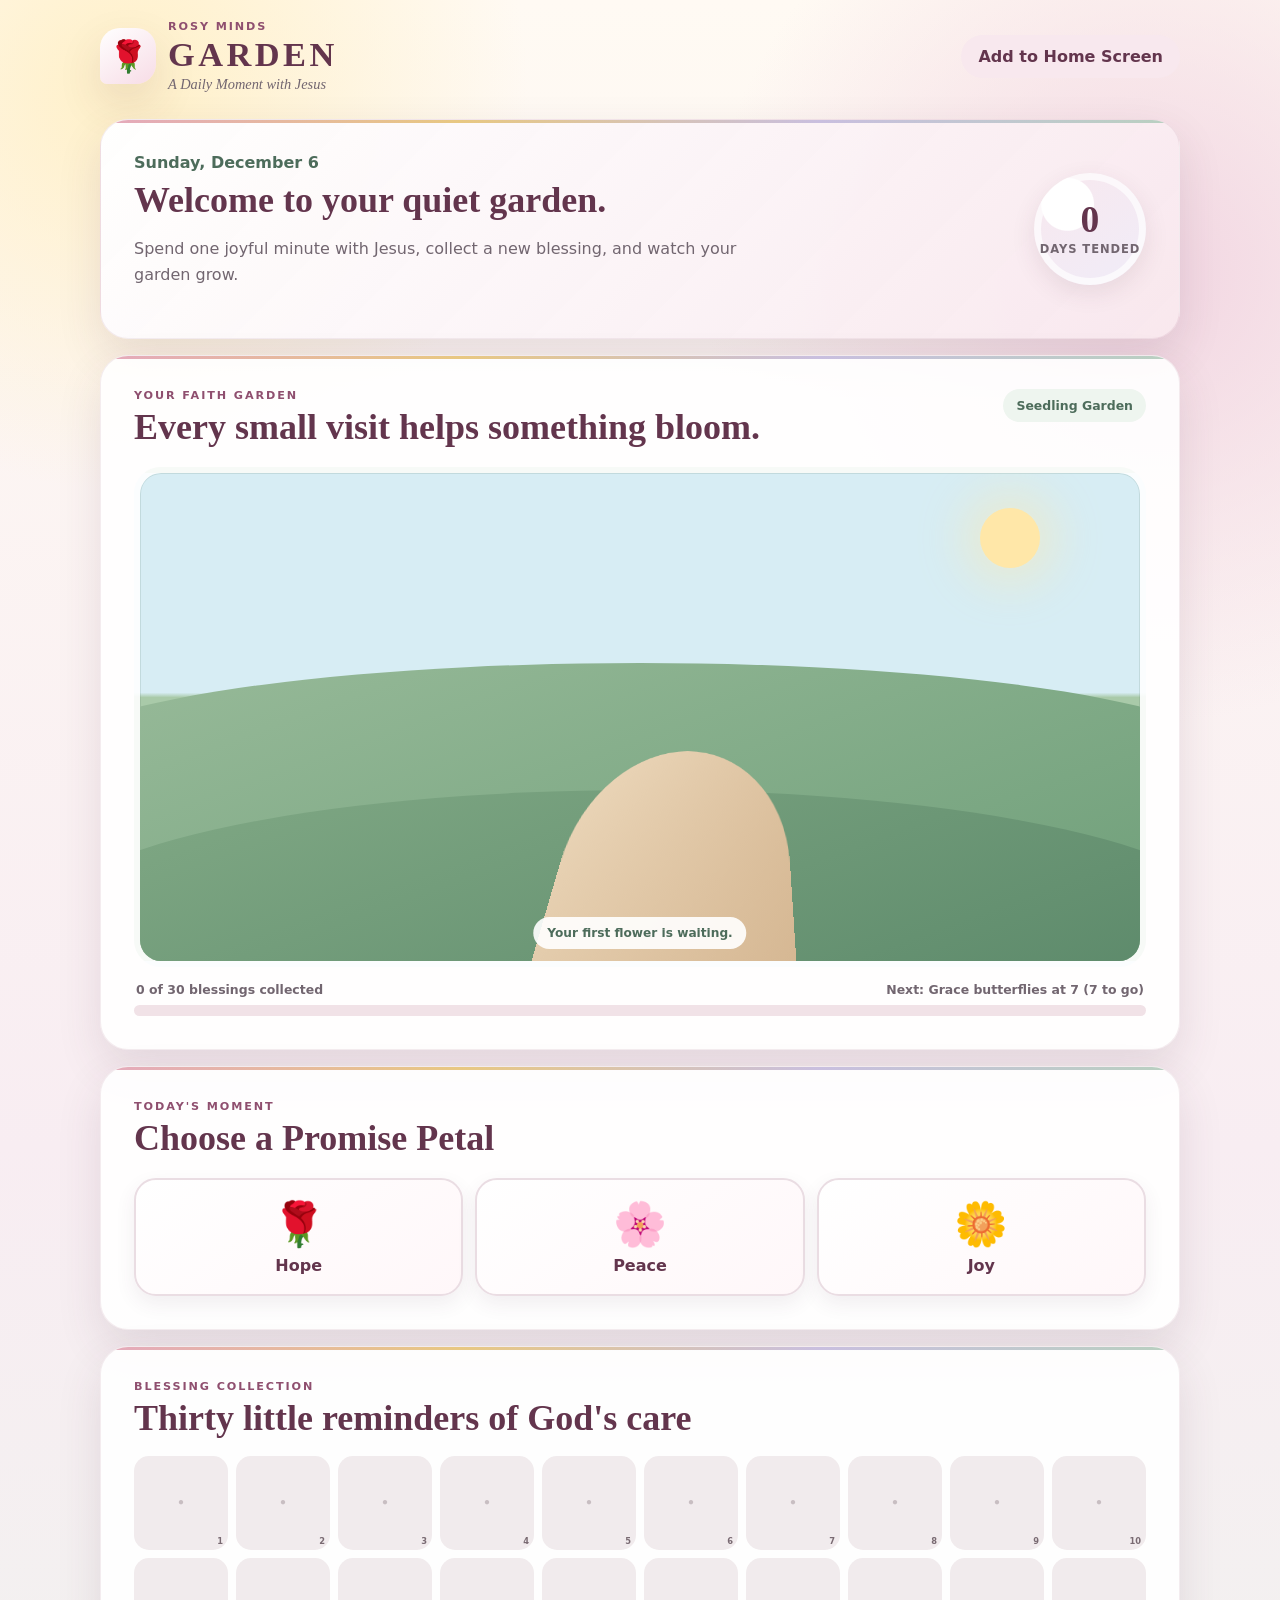
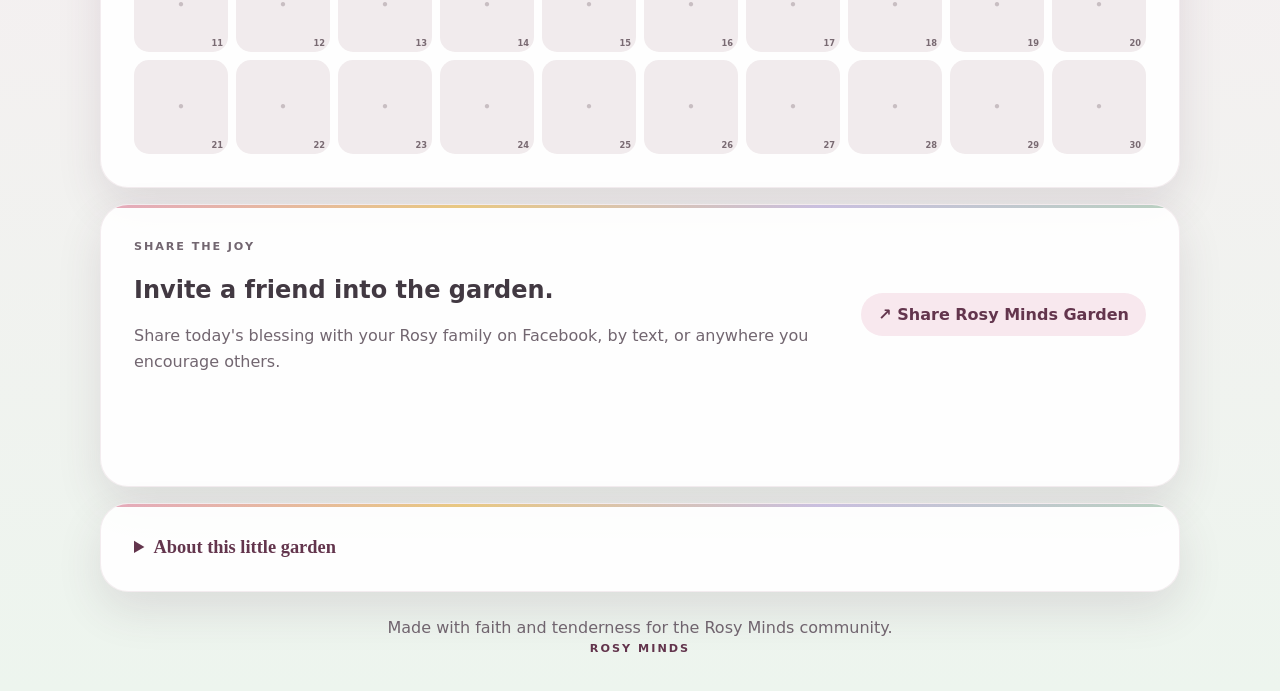
==== commit 50b1e2d0: "Finish Rosy Minds Garden with 30-day app and verified preview mode" ====
--- a/rosy-minds-garden/index.html
+++ b/rosy-minds-garden/index.html
@@ -1,221 +1,78 @@
 <!doctype html>
 <html lang="en">
 <head>
-  <meta charset="utf-8" />
-  <meta name="viewport" content="width=device-width, initial-scale=1, viewport-fit=cover" />
-  <meta name="theme-color" content="#8f4f6f" />
-  <meta name="description" content="A gentle daily moment with Jesus. Read a promise, answer a Bible question, and grow a beautiful faith garden." />
-  <title>ROSY MINDS GARDEN: A Daily Moment with Jesus</title>
-  <link rel="manifest" href="manifest.webmanifest" />
-  <link rel="icon" href="assets/icon.svg" type="image/svg+xml" />
-  <link rel="apple-touch-icon" href="assets/icon.svg" />
-  <link rel="stylesheet" href="styles.css" />
+<meta charset="utf-8">
+<meta name="viewport" content="width=device-width,initial-scale=1,viewport-fit=cover">
+<meta name="theme-color" content="#8f4f6f">
+<meta name="description" content="ROSY MINDS GARDEN: A Daily Moment with Jesus">
+<link rel="manifest" href="manifest.webmanifest">
+<link rel="icon" href="assets/icon.svg" type="image/svg+xml">
+<title>ROSY MINDS GARDEN: A Daily Moment with Jesus</title>
+<style>
+:root{--rose:#8f4f6f;--deep:#63354d;--pink:#f7dce6;--cream:#fffaf2;--sage:#668a72;--sage2:#e9f3ea;--gold:#c3923d;--ink:#423942;--muted:#726670;--shadow:0 18px 45px rgba(82,53,72,.12)}*{box-sizing:border-box}[hidden]{display:none!important}html{scroll-behavior:smooth}body{margin:0;color:var(--ink);font-family:ui-rounded,"Avenir Next",Avenir,"Trebuchet MS",system-ui,sans-serif;background:radial-gradient(circle at 10% 4%,#fff0c8 0,transparent 25rem),radial-gradient(circle at 90% 12%,#f2d6e2 0,transparent 28rem),linear-gradient(#fffaf3,#f8edf2 50%,#edf5ee);min-height:100vh}button{font:inherit}.shell{width:min(1080px,calc(100% - 24px));margin:auto}.top{padding:20px 0 10px;display:flex;align-items:center;justify-content:space-between;gap:14px}.brand{display:flex;align-items:center;gap:12px}.mark{width:56px;height:56px;display:grid;place-items:center;border-radius:20px 20px 20px 7px;background:linear-gradient(145deg,#fff,#f7dce6);box-shadow:var(--shadow);font-size:31px}.eyebrow{margin:0 0 5px;color:var(--rose);font-size:.7rem;font-weight:900;letter-spacing:.17em;text-transform:uppercase}.brand h1{margin:0;color:var(--deep);font:700 clamp(1.5rem,5vw,2.15rem)/.95 Georgia,serif;letter-spacing:.1em}.tag{margin:5px 0 0;color:var(--muted);font:italic .9rem Georgia,serif}.install,.secondary,.primary,.petal,.answer{border:0;cursor:pointer}.install,.secondary{padding:12px 17px;border-radius:999px;color:var(--deep);background:#f8e8ee;font-weight:900}.panel{position:relative;margin:16px 0;padding:clamp(20px,4vw,33px);border:1px solid rgba(143,79,111,.1);border-radius:28px;background:rgba(255,255,255,.9);box-shadow:var(--shadow);overflow:hidden}.panel:before{content:"";position:absolute;inset:0 0 auto;height:3px;background:linear-gradient(90deg,#e4a9bd,#e8c882,#c9bfdf,#b9d0c0)}.welcome{display:grid;grid-template-columns:1fr auto;gap:22px;align-items:center;background:linear-gradient(135deg,rgba(255,255,255,.98),rgba(248,232,238,.93))}.date{margin:0 0 8px;color:#4d6c5b;font-weight:800}.welcome h2,.section h2{margin:0;color:var(--deep);font:700 clamp(1.45rem,4.6vw,2.25rem)/1.12 Georgia,serif}.welcome>div>p:last-child{max-width:650px;color:var(--muted);line-height:1.65}.badge{min-width:112px;aspect-ratio:1;border-radius:50%;display:grid;place-items:center;text-align:center;background:radial-gradient(circle at 30% 28%,#fff 0 23%,transparent 24%),linear-gradient(145deg,#f8e8ee,#f0ecf8);box-shadow:inset 0 0 0 7px rgba(255,255,255,.7),0 8px 24px rgba(82,53,72,.1)}.badge strong{display:block;color:var(--deep);font:700 2.35rem/1 Georgia,serif}.badge span{display:block;margin-top:3px;color:var(--muted);font-size:.72rem;font-weight:900;text-transform:uppercase;letter-spacing:.08em}.head{display:flex;align-items:flex-start;justify-content:space-between;gap:16px;margin-bottom:20px}.level,.done{flex:none;padding:9px 13px;border-radius:999px;color:#4d6c5b;background:#eef5ef;font-size:.78rem;font-weight:900}.garden{position:relative;height:clamp(350px,55vw,500px);min-height:350px;border:6px solid rgba(255,255,255,.9);border-radius:27px;overflow:hidden;background:linear-gradient(#d7edf4 0 45%,#a9caa9 46% 100%);box-shadow:inset 0 0 0 1px rgba(77,108,91,.15)}.sun{position:absolute;right:10%;top:35px;width:60px;height:60px;border-radius:50%;background:#ffe7a8;box-shadow:0 0 45px 16px rgba(255,231,168,.42)}.hill1,.hill2{position:absolute;left:-10%;width:120%;border-radius:50% 50% 0 0}.hill1{bottom:21%;height:40%;background:linear-gradient(160deg,#99bb9a,#72a17c)}.hill2{bottom:-20%;height:55%;background:linear-gradient(160deg,#82aa86,#568466)}.path{position:absolute;z-index:3;left:42%;bottom:-10%;width:23%;height:60%;border-radius:50% 50% 0 0;background:linear-gradient(120deg,#ecd8bb,#d4b590);transform:perspective(260px) rotateX(22deg) skewX(-6deg)}.chapel{position:absolute;z-index:5;left:52%;bottom:34%;width:124px;height:148px;transform:translateX(-50%) scale(.1);transform-origin:center bottom;opacity:0;transition:.7s}.chapel.on{transform:translateX(-50%) scale(1);opacity:1}.roof{position:absolute;top:17px;left:1px;width:121px;height:58px;background:#8a5265;clip-path:polygon(50% 0,100% 100%,0 100%);filter:drop-shadow(0 5px 4px rgba(54,39,48,.16))}.roof:before{content:"✝";position:absolute;left:50%;top:-31px;color:var(--gold);font-size:28px;transform:translateX(-50%)}.church{position:absolute;left:18px;bottom:0;width:88px;height:90px;border-radius:4px 4px 8px 8px;background:#fff8eb;box-shadow:0 8px 18px rgba(54,39,48,.15)}.window{position:absolute;left:50%;top:13px;width:28px;height:35px;border-radius:16px 16px 5px 5px;background:linear-gradient(135deg,#b96d8d,#6f648f,#e8c882);transform:translateX(-50%)}.door{position:absolute;left:50%;bottom:0;width:24px;height:36px;border-radius:12px 12px 0 0;background:#76533f;transform:translateX(-50%)}.fountain{position:absolute;z-index:7;left:23%;bottom:23%;font-size:63px;opacity:0;transform:translateY(15px);transition:.55s}.fountain.on{opacity:1;transform:none}.butterfly,.bird{position:absolute;z-index:9;opacity:0;transition:.5s;font-size:29px}.butterfly.on,.bird.on{opacity:1}.b1{left:15%;top:30%;animation:float 3s ease-in-out infinite}.b2{right:15%;top:24%;animation:float2 3.5s ease-in-out infinite}.bird{right:8%;bottom:30%;font-size:31px;animation:bob 2.2s ease-in-out infinite}.flowers{position:absolute;z-index:10;inset:0;pointer-events:none}.flower{position:absolute;font-size:clamp(24px,5vw,40px);filter:drop-shadow(0 4px 3px rgba(65,57,50,.18));animation:bloom .65s ease both}.message{position:absolute;z-index:12;left:50%;bottom:12px;transform:translateX(-50%);max-width:92%;padding:9px 14px;border-radius:999px;color:#4d6c5b;background:rgba(255,255,255,.9);font-size:.76rem;font-weight:900;text-align:center;white-space:nowrap}.progresscopy{display:flex;justify-content:space-between;gap:12px;margin:15px 2px 8px;color:var(--muted);font-size:.78rem;font-weight:800}.track{height:11px;border-radius:999px;background:#f1e2e7;overflow:hidden}.fill{height:100%;width:0;border-radius:inherit;background:linear-gradient(90deg,#668a72,#a4c78f,#c3923d);transition:.7s}.petals{display:grid;grid-template-columns:repeat(3,1fr);gap:12px}.petal{min-height:118px;padding:15px;border:2px solid #eadde3;border-radius:22px;color:var(--deep);background:linear-gradient(145deg,#fff,#fff7f9);font-weight:900;box-shadow:0 8px 20px rgba(82,53,72,.08);transition:.18s}.petal:hover{transform:translateY(-3px)}.petal span:first-child{display:block;font-size:2.7rem;margin-bottom:6px}.moment{display:grid;gap:14px;margin-top:18px}.card{padding:20px;border:1px solid rgba(143,79,111,.12);border-radius:20px;background:#fff}.promise{background:linear-gradient(135deg,#fff,#fff1f5)}.topline{display:flex;justify-content:space-between;gap:14px;color:var(--rose);font-size:.78rem;font-weight:900}.card h3{margin:10px 0 8px;color:var(--deep);font:700 1.35rem/1.25 Georgia,serif}.card p{margin:7px 0;line-height:1.62}.verse{font-style:italic;font-size:1.08rem}.twocol{display:grid;grid-template-columns:1fr 1fr;gap:14px}.answers{display:grid;gap:9px;margin-top:13px}.answer{padding:13px 15px;border:2px solid #e6dde8;border-radius:14px;color:var(--ink);background:#fff;text-align:left}.answer.correct{border-color:#7dac87;background:#edf8ef}.answer.wrong{border-color:#d79aaa;background:#fff0f3}.feedback{min-height:1.2em;margin-top:11px;color:#4d6c5b;font-weight:700}.primary{width:100%;min-height:55px;padding:15px 22px;border-radius:999px;color:#fff;background:linear-gradient(135deg,var(--rose),#b96d8d);font-weight:900;box-shadow:0 10px 22px rgba(143,79,111,.25)}.primary:disabled{opacity:.42;cursor:not-allowed;box-shadow:none}.hint{text-align:center;color:var(--muted);font-size:.78rem}.complete{text-align:center;padding:17px}.complete .big{font-size:4.4rem}.complete h3{margin:0;color:var(--deep);font:700 1.55rem Georgia,serif}.complete p{color:var(--muted);line-height:1.6}.collection{display:grid;grid-template-columns:repeat(10,1fr);gap:8px}.token{position:relative;aspect-ratio:1;display:grid;place-items:center;border-radius:15px;background:#f1ebed;color:#c8bec2;font-size:.78rem;font-weight:900}.token.on{background:linear-gradient(145deg,#fff,#f8e8ee);color:var(--deep);box-shadow:0 7px 18px rgba(82,53,72,.1);font-size:1.45rem}.token small{position:absolute;right:5px;bottom:4px;font-size:.52rem;color:#796a72}.share{display:grid;grid-template-columns:1fr auto;align-items:center;gap:20px}.share p{color:var(--muted);line-height:1.6}.about summary{cursor:pointer;color:var(--deep);font:700 1.15rem Georgia,serif}.about div{padding-top:10px;color:var(--muted);line-height:1.65}.reset{border:0;background:none;color:var(--rose);text-decoration:underline;cursor:pointer}.modal{position:fixed;z-index:100;inset:0;display:grid;place-items:center;padding:18px}.backdrop{position:absolute;inset:0;background:rgba(43,34,41,.58);backdrop-filter:blur(7px)}.modalcard{position:relative;z-index:1;width:min(450px,100%);padding:32px 25px 25px;border:7px solid rgba(255,255,255,.8);border-radius:30px;background:linear-gradient(160deg,#fff,#f8e8ee);box-shadow:0 30px 70px rgba(43,34,41,.3);text-align:center}.close{position:absolute;right:12px;top:10px;border:0;background:none;color:var(--deep);font-size:1.7rem;cursor:pointer}.reward{font-size:5rem}.modalcard h2{margin:4px 0 10px;color:var(--deep);font:700 2rem Georgia,serif}.modalcard p{color:var(--muted);line-height:1.6}.modalcard button{margin-top:8px}.status{min-height:1.2em;color:#4d6c5b;font-size:.82rem}footer{padding:10px 20px 35px;text-align:center;color:var(--muted)}footer strong{color:var(--deep);font-size:.7rem;letter-spacing:.18em}@keyframes bloom{from{opacity:0;transform:translateY(30px) scale(.2)}to{opacity:1;transform:none}}@keyframes float{50%{transform:translate(24px,-16px)}}@keyframes float2{50%{transform:translate(-26px,-13px)}}@keyframes bob{50%{transform:translateY(-8px)}}
+@media(max-width:760px){.install{width:48px;height:48px;padding:0;overflow:hidden;font-size:0}.install:before{content:"＋";font-size:1.45rem}.welcome,.share{grid-template-columns:1fr}.badge{justify-self:start;min-width:102px}.collection{grid-template-columns:repeat(6,1fr)}.twocol{grid-template-columns:1fr}}
+@media(max-width:520px){.shell{width:min(100% - 16px,1080px)}.panel{margin:11px 0;padding:19px 15px;border-radius:23px}.head{display:block}.level,.done{display:inline-block;margin-top:10px}.garden{min-height:365px;border-width:5px}.petals{gap:7px}.petal{min-height:110px;padding:11px 4px}.collection{grid-template-columns:repeat(5,1fr)}.progresscopy{flex-direction:column;gap:4px}.message{font-size:.66rem}}
+@media(prefers-reduced-motion:reduce){*{animation-duration:.01ms!important;transition-duration:.01ms!important}}
+</style>
 </head>
 <body>
-  <a class="skip-link" href="#dailyMoment">Skip to today’s moment</a>
-
-  <header class="app-header">
-    <div class="brand-lockup" aria-label="Rosy Minds Garden">
-      <span class="brand-mark" aria-hidden="true">🌹</span>
-      <div>
-        <p class="eyebrow">ROSY MINDS</p>
-        <h1>GARDEN</h1>
-        <p class="tagline">A Daily Moment with Jesus</p>
-      </div>
-    </div>
-    <button id="installButton" class="icon-button install-button" type="button" hidden aria-label="Install Rosy Minds Garden">
-      <span aria-hidden="true">＋</span> Add to Home Screen
-    </button>
-  </header>
-
-  <main>
-    <section class="welcome-card panel" aria-labelledby="welcomeTitle">
-      <div>
-        <p class="date-line" id="todayDate"></p>
-        <h2 id="welcomeTitle">Welcome to your quiet garden.</h2>
-        <p>Spend one joyful minute with Jesus, collect a new blessing, and watch your garden grow.</p>
-      </div>
-      <div class="rhythm-badge" aria-label="Your gentle rhythm">
-        <span class="rhythm-number" id="visitCount">0</span>
-        <span class="rhythm-label">days tended</span>
-      </div>
-    </section>
-
-    <section class="garden-panel panel" aria-labelledby="gardenTitle">
-      <div class="section-heading">
-        <div>
-          <p class="eyebrow">YOUR FAITH GARDEN</p>
-          <h2 id="gardenTitle">Every small visit helps something bloom.</h2>
-        </div>
-        <p class="garden-level" id="gardenLevel">Seedling Garden</p>
-      </div>
-
-      <div id="gardenScene" class="garden-scene" role="img" aria-label="A peaceful garden that grows as daily moments are completed">
-        <div class="sky-glow"></div>
-        <div class="cloud cloud-one"></div>
-        <div class="cloud cloud-two"></div>
-        <div class="sun" aria-hidden="true"></div>
-        <div class="chapel" aria-hidden="true">
-          <div class="chapel-roof"></div>
-          <div class="chapel-body">
-            <div class="chapel-window">✝</div>
-            <div class="chapel-door"></div>
-          </div>
-        </div>
-        <div class="fountain" aria-hidden="true">
-          <div class="water-drop">•</div>
-          <div class="fountain-bowl"></div>
-          <div class="fountain-base"></div>
-        </div>
-        <div class="garden-path"></div>
-        <div class="grass grass-back"></div>
-        <div class="flowers" id="flowerBed" aria-hidden="true"></div>
-        <div class="butterfly butterfly-one" aria-hidden="true">🦋</div>
-        <div class="butterfly butterfly-two" aria-hidden="true">🦋</div>
-        <div class="sparrow" aria-hidden="true">🐦</div>
-        <div class="grass grass-front"></div>
-        <div class="garden-message" id="gardenMessage">Your first flower is waiting.</div>
-      </div>
-
-      <div class="progress-wrap" aria-label="Garden progress">
-        <div class="progress-copy">
-          <span><strong id="bloomCount">0</strong> of 30 blessings collected</span>
-          <span id="nextMilestone">Next: open the garden gate at 7</span>
-        </div>
-        <div class="progress-track" aria-hidden="true">
-          <div class="progress-fill" id="progressFill"></div>
-        </div>
-      </div>
-    </section>
-
-    <section id="dailyMoment" class="daily-panel panel" aria-labelledby="dailyTitle">
-      <div class="section-heading">
-        <div>
-          <p class="eyebrow">TODAY’S MOMENT</p>
-          <h2 id="dailyTitle">Choose a Promise Petal</h2>
-        </div>
-        <span id="completionBadge" class="completion-badge" hidden>Completed today ✓</span>
-      </div>
-
-      <div id="petalPicker" class="petal-picker" role="group" aria-label="Choose one promise petal">
-        <button class="petal-button petal-rose" type="button" data-petal="Hope">
-          <span class="petal-icon" aria-hidden="true">🌹</span>
-          <span>Hope</span>
-        </button>
-        <button class="petal-button petal-lavender" type="button" data-petal="Peace">
-          <span class="petal-icon" aria-hidden="true">🌸</span>
-          <span>Peace</span>
-        </button>
-        <button class="petal-button petal-gold" type="button" data-petal="Joy">
-          <span class="petal-icon" aria-hidden="true">🌼</span>
-          <span>Joy</span>
-        </button>
-      </div>
-
-      <div id="momentContent" class="moment-content" hidden>
-        <article class="promise-card">
-          <div class="promise-topline">
-            <span id="chosenPetal" class="petal-label"></span>
-            <span id="scriptureRef" class="scripture-ref"></span>
-          </div>
-          <h3 id="promiseTitle"></h3>
-          <p id="promiseText" class="promise-text"></p>
-          <p id="reflectionText" class="reflection-text"></p>
-        </article>
-
-        <article class="prayer-card">
-          <div class="card-icon" aria-hidden="true">🙏</div>
-          <div>
-            <p class="eyebrow">A TINY PRAYER</p>
-            <p id="prayerText"></p>
-          </div>
-        </article>
-
-        <article class="quiz-card">
-          <p class="eyebrow">A LITTLE BIBLE JOY</p>
-          <h3 id="quizQuestion"></h3>
-          <div id="quizOptions" class="quiz-options"></div>
-          <div id="quizFeedback" class="quiz-feedback" role="status" aria-live="polite"></div>
-        </article>
-
-        <article class="challenge-card">
-          <div class="card-icon" aria-hidden="true">💗</div>
-          <div>
-            <p class="eyebrow">TODAY’S GRACE STEP</p>
-            <p id="challengeText"></p>
-          </div>
-        </article>
-
-        <button id="waterButton" class="primary-button water-button" type="button" disabled>
-          <span aria-hidden="true">💧</span> Water My Garden
-        </button>
-        <p id="waterHint" class="button-hint">Answer the Bible question to water your garden.</p>
-      </div>
-
-      <div id="alreadyComplete" class="already-complete" hidden>
-        <span class="complete-flower" aria-hidden="true">🌷</span>
-        <h3>Your garden has been tended today.</h3>
-        <p>Come back tomorrow for another promise. Grace never rushes you.</p>
-        <button id="reviewMomentButton" class="secondary-button" type="button">Review Today’s Moment</button>
-      </div>
-    </section>
-
-    <section class="collection-panel panel" aria-labelledby="collectionTitle">
-      <div class="section-heading">
-        <div>
-          <p class="eyebrow">BLESSING COLLECTION</p>
-          <h2 id="collectionTitle">Thirty little reminders of God’s care</h2>
-        </div>
-      </div>
-      <div id="collectionGrid" class="collection-grid" aria-label="Collected blessings"></div>
-    </section>
-
-    <section class="share-panel panel" aria-labelledby="shareTitle">
-      <div>
-        <p class="eyebrow">SHARE THE JOY</p>
-        <h2 id="shareTitle">Invite a friend into the garden.</h2>
-        <p>Share today’s blessing with your Rosy family on Facebook, by text, or anywhere you encourage others.</p>
-      </div>
-      <button id="shareButton" class="secondary-button" type="button">
-        <span aria-hidden="true">↗</span> Share Rosy Minds Garden
-      </button>
-      <p id="shareStatus" class="share-status" role="status" aria-live="polite"></p>
-    </section>
-
-    <details class="about-panel panel">
-      <summary>About this little garden</summary>
-      <div class="about-content">
-        <p><strong>ROSY MINDS GARDEN</strong> is a gentle, Jesus-centered daily experience created for encouragement—not pressure.</p>
-        <p>Your progress stays on this device. The app does not require an account and does not collect your name, email, prayer requests, or personal information.</p>
-        <p class="grace-note">Missing a day never erases your garden. Grace is not a streak.</p>
-        <button id="resetButton" class="text-button" type="button">Reset my garden on this device</button>
-      </div>
-    </details>
-  </main>
-
-  <footer>
-    <p>Made with faith and tenderness for the Rosy Minds community.</p>
-    <p class="footer-mark">ROSY MINDS</p>
-  </footer>
-
-  <div id="rewardModal" class="modal" role="dialog" aria-modal="true" aria-labelledby="rewardTitle" hidden>
-    <div class="modal-backdrop" data-close-modal></div>
-    <div class="modal-card">
-      <button class="modal-close" type="button" data-close-modal aria-label="Close">×</button>
-      <div class="reward-sparkles" aria-hidden="true">✦ ✧ ✦</div>
-      <div id="rewardIcon" class="reward-icon" aria-hidden="true">🌹</div>
-      <p class="eyebrow">TODAY’S BLESSING</p>
-      <h2 id="rewardTitle"></h2>
-      <p id="rewardMessage"></p>
-      <button id="rewardShareButton" class="primary-button" type="button">Share This Blessing</button>
-      <button class="secondary-button" type="button" data-close-modal>Return to My Garden</button>
-    </div>
-  </div>
-
-  <noscript>
-    <div class="noscript-message">Please turn on JavaScript to grow your Rosy Minds Garden.</div>
-  </noscript>
-
-  <script src="app.js" defer></script>
+<header class="shell top"><div class="brand"><div class="mark">🌹</div><div><p class="eyebrow">ROSY MINDS</p><h1>GARDEN</h1><p class="tag">A Daily Moment with Jesus</p></div></div><button class="install" id="install">Add to Home Screen</button></header>
+<main class="shell">
+<section class="panel welcome"><div><p class="date" id="date"></p><h2>Welcome to your quiet garden.</h2><p>Spend one joyful minute with Jesus, collect a new blessing, and watch your garden grow.</p></div><div class="badge"><div><strong id="days">0</strong><span>days tended</span></div></div></section>
+<section class="panel section"><div class="head"><div><p class="eyebrow">YOUR FAITH GARDEN</p><h2>Every small visit helps something bloom.</h2></div><span class="level" id="level">Seedling Garden</span></div><div class="garden" id="garden"><div class="sun"></div><div class="hill1"></div><div class="hill2"></div><div class="path"></div><div class="chapel" id="chapel"><div class="roof"></div><div class="church"><div class="window"></div><div class="door"></div></div></div><div class="fountain" id="fountain">⛲</div><div class="butterfly b1" id="b1">🦋</div><div class="butterfly b2" id="b2">🦋</div><div class="bird" id="bird">🐦</div><div class="flowers" id="flowers"></div><div class="message" id="message">Your first flower is waiting.</div></div><div class="progresscopy"><span><strong id="count">0</strong> of 30 blessings collected</span><span id="next">Next: Grace butterflies at 7</span></div><div class="track"><div class="fill" id="fill"></div></div></section>
+<section class="panel section"><div class="head"><div><p class="eyebrow">TODAY'S MOMENT</p><h2>Choose a Promise Petal</h2></div><span class="done" id="done" hidden>Completed today ✓</span></div><div class="petals" id="petals"><button class="petal" data-petal="Hope"><span>🌹</span>Hope</button><button class="petal" data-petal="Peace"><span>🌸</span>Peace</button><button class="petal" data-petal="Joy"><span>🌼</span>Joy</button></div><div class="moment" id="moment" hidden><article class="card promise"><div class="topline"><span id="petalName"></span><span id="ref"></span></div><h3 id="title"></h3><p class="verse" id="promise"></p><p id="reflection"></p></article><div class="twocol"><article class="card"><p class="eyebrow">A TINY PRAYER</p><p id="prayer"></p></article><article class="card"><p class="eyebrow">TODAY'S GRACE STEP</p><p id="challenge"></p></article></div><article class="card"><p class="eyebrow">A LITTLE BIBLE JOY</p><h3 id="question"></h3><div class="answers" id="answers"></div><div class="feedback" id="feedback"></div></article><button class="primary" id="water" disabled>💧 Water My Garden</button><p class="hint" id="hint">Answer the Bible question to water your garden.</p></div><div class="complete" id="complete" hidden><div class="big">🌷</div><h3>Your garden has been tended today.</h3><p>Come back tomorrow for another promise. Grace never rushes you.</p><button class="secondary" id="review">Review Today's Moment</button></div></section>
+<section class="panel section"><p class="eyebrow">BLESSING COLLECTION</p><h2>Thirty little reminders of God's care</h2><div style="height:17px"></div><div class="collection" id="collection"></div></section>
+<section class="panel share"><div><p class="eyebrow">SHARE THE JOY</p><h2>Invite a friend into the garden.</h2><p>Share today's blessing with your Rosy family on Facebook, by text, or anywhere you encourage others.</p></div><button class="secondary" id="share">↗ Share Rosy Minds Garden</button><p class="status" id="status"></p></section>
+<details class="panel about"><summary>About this little garden</summary><div><p><strong>ROSY MINDS GARDEN</strong> is a gentle, Jesus-centered daily experience created for encouragement—not pressure.</p><p>Your progress stays on this device. No account is required, and no personal information is collected.</p><p><strong>Grace is not a streak.</strong> Missing a day never erases your garden.</p><button class="reset" id="reset">Reset my garden on this device</button></div></details>
+</main><footer>Made with faith and tenderness for the Rosy Minds community.<br><strong>ROSY MINDS</strong></footer>
+<div class="modal" id="modal" hidden><div class="backdrop" data-close></div><div class="modalcard"><button class="close" data-close>×</button><div class="reward" id="rewardIcon">🌹</div><p class="eyebrow">TODAY'S BLESSING</p><h2 id="rewardTitle"></h2><p id="rewardText"></p><button class="primary" id="rewardShare">Share This Blessing</button><button class="secondary" data-close>Return to My Garden</button></div></div>
+<script>
+"use strict";
+const KEY="rosyMindsGardenV3",preview=new URLSearchParams(location.search).get("preview")==="30";
+const moments=[
+["Jesus Is Already in the Boat","Mark 4:35–41","The storm may be loud, but it is never louder than the presence of Jesus.","The disciples saw waves and felt fear. Jesus saw the same waves and remained at peace. Let His presence tell your heart what is true.","Jesus, steady my heart and remind me I never face the wind alone. Amen.","Who calmed the wind and waves?",["Peter","Jesus","Moses"],1,"Whisper once today: Jesus is with me here."],
+["Small Faith, Great Savior","Matthew 17:20","You do not need enormous faith; you need an honest heart turned toward an enormous God.","A mustard seed looks small, yet it carries a beginning. Bring Jesus the faith you have today.","Lord, receive my small beginning and grow it in Your hands. Amen.","Jesus compared small faith to which seed?",["Mustard","Apple","Wheat"],0,"Write down one thing you are still trusting Jesus to carry."],
+["He Notices What Others Pass By","Mark 10:46–52","Jesus never treats your cry as an interruption.","People tried to silence Bartimaeus, but Jesus stopped. Your voice is not lost in heaven.","Jesus, thank You for hearing me. Give me courage to call on You. Amen.","What did Bartimaeus ask Jesus to restore?",["Hearing","Sight","Strength"],1,"Give full attention to someone who may feel overlooked."],
+["Ordinary Water Can Become Worship","John 2:1–11","Jesus can bring beauty from what feels plain or unfinished.","At Cana, servants filled jars with water. Jesus handled the transformation.","Lord, use my ordinary efforts for Your good. Amen.","At Cana, Jesus turned what into wine?",["Oil","Water","Milk"],1,"Do one ordinary task today with gratitude."],
+["The Shepherd Still Comes Looking","Luke 15:3–7","You are never too far away to be sought, found, and carried home by Jesus.","The shepherd did not call the missing sheep a lost cause. He went after it.","Good Shepherd, keep my heart close to You. Amen.","How many sheep were left while the shepherd searched?",["Nine","Ninety-nine","One hundred"],1,"Send a kind message to someone you have not heard from lately."],
+["Sit Near Jesus Before You Serve","Luke 10:38–42","Your worth is not measured by how much you finish today.","Mary chose to listen near Jesus. Service becomes lighter when presence comes first.","Jesus, teach me to receive Your presence before I rush. Amen.","Which sister sat at Jesus' feet?",["Martha","Mary","Elizabeth"],1,"Spend one unhurried minute in silence with Jesus."],
+["Jesus Can Bless What You Bring","John 6:1–13","What feels insufficient in your hands is not insufficient in the hands of Jesus.","A small lunch became enough for thousands when it was offered to Christ.","Lord, multiply what I offer for Your good. Amen.","What food was brought before Jesus fed the crowd?",["Five loaves and two fish","Seven loaves and one fish","Two loaves and five fish"],0,"Offer one small act of generosity."],
+["Mercy Meets You on the Road","Luke 10:30–37","Love becomes visible when compassion crosses the road.","The Samaritan moved closer, helped, and stayed involved.","Jesus, make Your mercy visible through me. Amen.","Who cared for the injured traveler?",["A Samaritan","A soldier","A fisherman"],0,"Make someone's day easier in one practical way."],
+["Come Down From the Tree","Luke 19:1–10","Jesus knows your name and enters the places that need changing.","Zacchaeus climbed for a glimpse, but Jesus offered relationship.","Lord, let Your grace reshape my choices. Amen.","Why did Zacchaeus climb a tree?",["To hide","To see Jesus","To pick fruit"],1,"Choose honesty in one small matter."],
+["Peace Walks Through Locked Doors","John 20:19–29","No closed door can keep the risen Jesus from meeting you with peace.","The disciples hid, but Jesus came and spoke peace.","Risen Jesus, enter the rooms fear has closed in me. Amen.","What greeting did Jesus bring?",["Peace be with you","Run quickly","Do not return"],0,"Replace one fearful thought with a prayer for peace."],
+["The Table Has Room","Matthew 9:9–13","Jesus is not embarrassed to sit with people who need grace.","Jesus called Matthew and shared a table with people others judged.","Jesus, keep me humble and welcoming. Amen.","What was Matthew's occupation?",["Carpenter","Tax collector","Shepherd"],1,"Welcome someone with warmth rather than assumptions."],
+["A Touch of Faith Matters","Mark 5:25–34","Jesus sees the trembling hand that reaches toward Him in faith.","In a pressing crowd, one woman reached for Jesus with hope.","Jesus, I reach toward You with what I cannot fix alone. Amen.","What did the woman touch?",["The edge of His garment","His sandal","A basket"],0,"Bring one hidden worry honestly to Jesus."],
+["Look Up From the Dust","John 8:1–11","Jesus offers truth without humiliation and grace without pretending sin does not matter.","His grace lifts our faces and redirects our steps.","Lord, thank You for mercy that restores dignity. Amen.","What did Jesus do while the accusers questioned Him?",["Wrote on the ground","Climbed a hill","Entered a boat"],0,"Refuse to repeat a judgmental comment today."],
+["The Empty Tomb Changed Everything","John 20:1–18","Because Jesus lives, sorrow never has the final word.","Mary came carrying grief and left carrying resurrection news.","Living Jesus, awaken hope in me. Amen.","Who recognized Jesus when He called her name?",["Mary Magdalene","Martha","Lydia"],0,"Speak one hope-filled sentence to someone discouraged."],
+["The Vine Supplies the Branch","John 15:1–8","You were never meant to produce spiritual fruit by exhausting yourself.","A branch bears fruit by remaining connected to the vine.","Jesus, keep me close to You. Amen.","Jesus said, I am the vine; you are the what?",["Roots","Branches","Leaves"],1,"Ask before one decision: Does this keep me close to Jesus?"],
+["There Is Bread for Today","John 6:35","Jesus meets the deepest hunger of the heart.","Temporary things distract, but they cannot sustain the soul.","Jesus, Bread of Life, draw my heart back to You. Amen.","Jesus called Himself the Bread of what?",["Life","Morning","Harvest"],0,"Trade five minutes of scrolling for five minutes with Jesus."],
+["Let the Children Come","Mark 10:13–16","Jesus welcomes trusting hearts and tender faith.","He drew the children near and blessed them.","Lord, restore simple trust and wonder in me. Amen.","What did Jesus do for the children?",["Blessed them","Ignored them","Sent them away"],0,"Notice something beautiful and thank Jesus for it."],
+["Your Name Is Known","John 10:1–18","The Good Shepherd knows His sheep personally.","You are not a number to Jesus. His leadership is marked by recognition and care.","Good Shepherd, tune my heart to Your voice. Amen.","What does the Good Shepherd do?",["Lays down His life","Forgets their names","Leaves them unguarded"],0,"Remind yourself: Jesus knows me and calls me His."],
+["One Thank-You Can Turn You Around","Luke 17:11–19","Gratitude helps the heart recognize both the gift and the Giver.","Ten were healed, but one returned to thank Jesus.","Jesus, make gratitude my first response. Amen.","How many returned to thank Jesus?",["One","Five","Ten"],0,"Thank God for one blessing you often overlook."],
+["Jesus Knows How to Wash Feet","John 13:1–17","In the kingdom of Jesus, greatness kneels low enough to serve.","The One with all authority wrapped Himself in a towel.","Humble Savior, teach me to serve without needing applause. Amen.","What did Jesus wash?",["The disciples' feet","Their hands","Their clothing"],0,"Quietly do one helpful thing that may never be noticed."],
+["The Stone Can Move","John 11:1–44","Jesus can speak life into places you have labeled finished.","Even at Lazarus's tomb, Jesus was not too late.","Jesus, speak renewed hope into my heart. Amen.","Whom did Jesus call from the tomb?",["Lazarus","Nicodemus","Andrew"],0,"Pray again for one situation you stopped bringing to Jesus."],
+["A Lamp for the Next Step","Psalm 119:105","God often gives enough light for the next step, not the entire road.","Faith walks with the light it has instead of demanding the whole map.","Lord, guide my next step and help me trust Your pace. Amen.","God's word is described as a lamp to what?",["My feet","My house","My city"],0,"Take the next faithful step you already know to take."],
+["The Father Runs Toward Home","Luke 15:11–24","Repentance does not meet a locked door in the Father's house.","The father saw his returning son from far away and ran to him.","Father, draw me home wherever I have wandered. Amen.","What did the father do when he saw his son?",["Ran to him","Turned away","Sent a servant"],0,"Offer forgiveness without making someone earn your kindness."],
+["The Net Can Be Cast Again","Luke 5:1–11","Yesterday's empty net does not decide what Jesus can do today.","The fishermen were tired, but they obeyed Christ's invitation to try again.","Jesus, give me courage to obey after disappointment. Amen.","What happened when they let down the nets?",["They caught many fish","The boat disappeared","The water dried up"],0,"Try one good thing again without letting yesterday define it."],
+["A Quiet Place Is Holy Too","Mark 1:35","Jesus made room for prayer before the day's demands grew loud.","Silence with God is not wasted time; it is where the heart is re-centered.","Jesus, teach me to seek the Father before the noise. Amen.","When did Jesus go to a solitary place to pray?",["Very early in the morning","At noon","After midnight only"],0,"Create two quiet minutes before checking your next notification."],
+["The Widow's Gift Was Seen","Mark 12:41–44","Heaven measures generosity differently than crowds do.","Jesus noticed a gift that looked small because He saw the sacrifice and love within it.","Lord, receive what I give with a sincere heart. Amen.","What did the widow place in the offering?",["Two small coins","A gold cup","Five loaves"],0,"Give something today with no need to be noticed."],
+["The Road to Emmaus Was Not Empty","Luke 24:13–35","Jesus may be nearer than your disappointment allows you to recognize.","He walked with the travelers before they understood who was beside them.","Jesus, open my eyes to Your presence on this road. Amen.","When did they recognize Jesus?",["When He broke bread","At the city gate","When it began to rain"],0,"Look back and name one place God was present before you noticed."],
+["The Well Became a Witness","John 4:4–30","Jesus meets people honestly and sends them forward with a new story.","The Samaritan woman left her water jar and told others about Christ.","Jesus, redeem my story and use it to point others toward You. Amen.","Where did Jesus speak with the Samaritan woman?",["At a well","In a boat","On a mountain"],0,"Share one simple sentence about what Jesus has done for you."],
+["The Last Word Is Love","John 21:15–19","Failure does not prevent Jesus from restoring purpose.","After Peter's denial, Jesus met him with questions of love and a renewed calling.","Jesus, restore what shame tries to silence in me. Amen.","What did Jesus ask Peter three times?",["Do you love Me?","Where is your boat?","Why are you afraid?"],0,"Choose one loving action that reflects the person Jesus is restoring you to be."],
+["A Little Chapel Has Bloomed","Revelation 21:3–5","Every faithful day points toward the day God makes all things new.","Your completed garden is not a trophy for perfection. It is a collection of thirty small returns to Jesus.","Jesus, thank You for meeting me day by day. Keep this garden growing in my heart. Amen.","What does God promise to make new?",["All things","Only gardens","Only cities"],0,"Celebrate quietly, then invite someone else to begin a daily moment with Jesus."]
+];
+const blessings=["Rose of Hope","Lily of Peace","Grace Butterfly","Faithful Sparrow","Joyful Hummingbird","Promise Lantern","Mercy Blossom","Courage Daisy","Kindness Vine","Prayer Pearl","Gentle Rain","Morning Light","Quiet Strength","Open Hands","Steady Heart","Bread of Life","Childlike Wonder","Shepherd's Bell","Thankful Song","Servant Towel","Resurrection Bloom","Guiding Lamp","Homecoming Rose","Full Net","Quiet Morning","Widow's Coin","Emmaus Flame","Living Water","Restored Heart","Chapel of Grace"],icons=["🌹","🌷","🦋","🐦","🌺","🏮","🌸","🌼","🌿","🤍","💧","☀️","🌳","🙌","💗","🍞","✨","🔔","🎵","🕊️","🌻","🪔","🏡","🐟","🌅","🪙","🔥","💦","💖","⛪"],flowerIcons=["🌹","🌷","🌸","🌼","🌺","🌻"];
+const today=()=>{let d=new Date();return `${d.getFullYear()}-${String(d.getMonth()+1).padStart(2,"0")}-${String(d.getDate()).padStart(2,"0")}`},defaultState=()=>({completed:[],collected:[],petals:{}}),previewState=()=>{let completed=[];for(let i=29;i>=0;i--){let d=new Date();d.setDate(d.getDate()-i);completed.push(`${d.getFullYear()}-${String(d.getMonth()+1).padStart(2,"0")}-${String(d.getDate()).padStart(2,"0")}`)}return{completed,collected:[...Array(30).keys()],petals:{[today()]:"Hope"}}};
+let state=preview?previewState():load(),chosen=state.petals[today()]||null,solved=false,deferred=null,current=moments[(Math.floor((new Date()-new Date(new Date().getFullYear(),0,0))/86400000)-1)%30];
+function load(){try{return{...defaultState(),...JSON.parse(localStorage.getItem(KEY)||"{}")}}catch{return defaultState()}}function save(){if(!preview)localStorage.setItem(KEY,JSON.stringify(state))}function completeToday(){return state.completed.includes(today())}
+const $=s=>document.getElementById(s);function render(){$("date").textContent=new Intl.DateTimeFormat(undefined,{weekday:"long",month:"long",day:"numeric"}).format(new Date());$("days").textContent=state.completed.length;let n=state.collected.length;$("count").textContent=n;$("fill").style.width=`${n/30*100}%`;let level=n>=30?["Chapel Garden","A little place of worship has bloomed."]:n>=21?["Sparrow Meadow","Even the sparrows feel at home here."]:n>=14?["Fountain of Peace","Peace is flowing through your growing garden."]:n>=7?["Grace Gate Garden","Grace has opened the garden gate."]:n?["First Blooms","Something beautiful has begun."]:["Seedling Garden","Your first flower is waiting."];$("level").textContent=level[0];$("message").textContent=level[1];$("next").textContent=n<7?`Next: Grace butterflies at 7 (${7-n} to go)`:n<14?`Next: Peace fountain at 14 (${14-n} to go)`:n<21?`Next: Faithful sparrow at 21 (${21-n} to go)`:n<30?`Next: Little white chapel at 30 (${30-n} to go)`:"Your first garden is beautifully complete.";$("chapel").classList.toggle("on",n>=30);$("fountain").classList.toggle("on",n>=14);$("b1").classList.toggle("on",n>=7);$("b2").classList.toggle("on",n>=18);$("bird").classList.toggle("on",n>=21);renderFlowers(n);renderCollection(n);let done=completeToday();$("done").hidden=!done;$("petals").hidden=done||!!chosen;$("moment").hidden=done||!chosen;$("complete").hidden=!done;if(chosen&&!done)showMoment()}
+function renderFlowers(n){let box=$("flowers");box.innerHTML="";let xs=[7,17,28,39,51,63,74,84,92];for(let i=0;i<n;i++){let f=document.createElement("span");f.className="flower";f.textContent=flowerIcons[i%6];f.style.left=`${Math.max(3,Math.min(93,xs[i%9]+(i*7%5)-2))}%`;f.style.bottom=`${10+Math.floor(i/9)*10+(i*11%5)}%`;f.style.animationDelay=`${Math.min(i*35,600)}ms`;box.appendChild(f)}}function renderCollection(n){let box=$("collection");box.innerHTML="";for(let i=0;i<30;i++){let t=document.createElement("div");t.className="token"+(i<n?" on":"");t.innerHTML=`${i<n?icons[i]:"•"}<small>${i+1}</small>`;t.title=i<n?blessings[i]:`Blessing ${i+1} is locked`;box.appendChild(t)}}
+function selectPetal(p){chosen=p;state.petals[today()]=p;save();$("petals").hidden=true;$("moment").hidden=false;showMoment();$("moment").scrollIntoView({behavior:"smooth",block:"start"})}function showMoment(){$("petalName").textContent=`${chosen} Petal`;$("ref").textContent=current[1];$("title").textContent=current[0];$("promise").textContent=current[2];$("reflection").textContent=current[3];$("prayer").textContent=current[4];$("question").textContent=current[5];$("challenge").textContent=current[8];$("answers").innerHTML="";current[6].forEach((o,i)=>{let b=document.createElement("button");b.className="answer";b.textContent=o;b.onclick=()=>answer(i,b);$("answers").appendChild(b)});$("feedback").textContent="";$("water").disabled=true;$("hint").textContent="Answer the Bible question to water your garden.";solved=false}
+function answer(i,b){if(solved)return;solved=true;[...$("answers").children].forEach((x,j)=>{x.disabled=true;if(j===current[7])x.classList.add("correct")});if(i!==current[7])b.classList.add("wrong");$("feedback").textContent=i===current[7]?"Beautiful! That is correct.":`Good try. The correct answer is ${current[6][current[7]]}.`;$("water").disabled=false;$("hint").textContent="Your garden is ready for today's water."}
+function water(){if(completeToday())return;state.completed.push(today());let idx=Math.min(state.collected.length,29);if(!state.collected.includes(idx))state.collected.push(idx);save();render();openReward(idx)}function openReward(i){$("rewardIcon").textContent=icons[i];$("rewardTitle").textContent=blessings[i];$("rewardText").textContent=i===29?"Your thirty daily moments have grown into a completed Chapel Garden. Keep returning to Jesus—not from pressure, but from love.":`You collected the ${blessings[i]}. May it remind you that Jesus meets you in small, faithful moments.`;$("modal").hidden=false}function closeModal(){$("modal").hidden=true}
+async function share(reward=false){let i=Math.max(0,state.collected.length-1),text=reward?`Today I collected the ${blessings[i]} in ROSY MINDS GARDEN: A Daily Moment with Jesus. 🌹`:`Come spend a gentle daily moment with Jesus in ROSY MINDS GARDEN. 🌹`,data={title:"ROSY MINDS GARDEN",text,url:location.href.replace(/\?preview=30/,"")};try{if(navigator.share)await navigator.share(data);else{await navigator.clipboard.writeText(`${text} ${data.url}`);$("status").textContent="The message and link were copied."}}catch(e){if(e.name!=="AbortError")$("status").textContent="Use your browser's Share button to send the garden link."}}
+function install(){if(deferred){deferred.prompt();deferred=null}else{alert("On iPhone: tap Safari's Share button, then choose Add to Home Screen. On Android: open the browser menu and choose Install app or Add to Home screen.")}}function reset(){if(preview){alert("This is the verified 30-day preview. Open the regular app to use your personal garden.");return}if(confirm("Reset all garden progress stored on this device?")){localStorage.removeItem(KEY);state=defaultState();chosen=null;render()}}
+$("petals").addEventListener("click",e=>{let b=e.target.closest("[data-petal]");if(b)selectPetal(b.dataset.petal)});$("water").onclick=water;$("review").onclick=()=>{chosen=state.petals[today()]||"Hope";$("complete").hidden=true;$("moment").hidden=false;showMoment()};$("share").onclick=()=>share(false);$("rewardShare").onclick=()=>share(true);$("install").onclick=install;$("reset").onclick=reset;document.querySelectorAll("[data-close]").forEach(x=>x.onclick=closeModal);window.addEventListener("beforeinstallprompt",e=>{e.preventDefault();deferred=e});if("serviceWorker" in navigator&&location.protocol.startsWith("http"))window.addEventListener("load",()=>navigator.serviceWorker.register("sw.js").catch(()=>{}));render();
+</script>
 </body>
 </html>
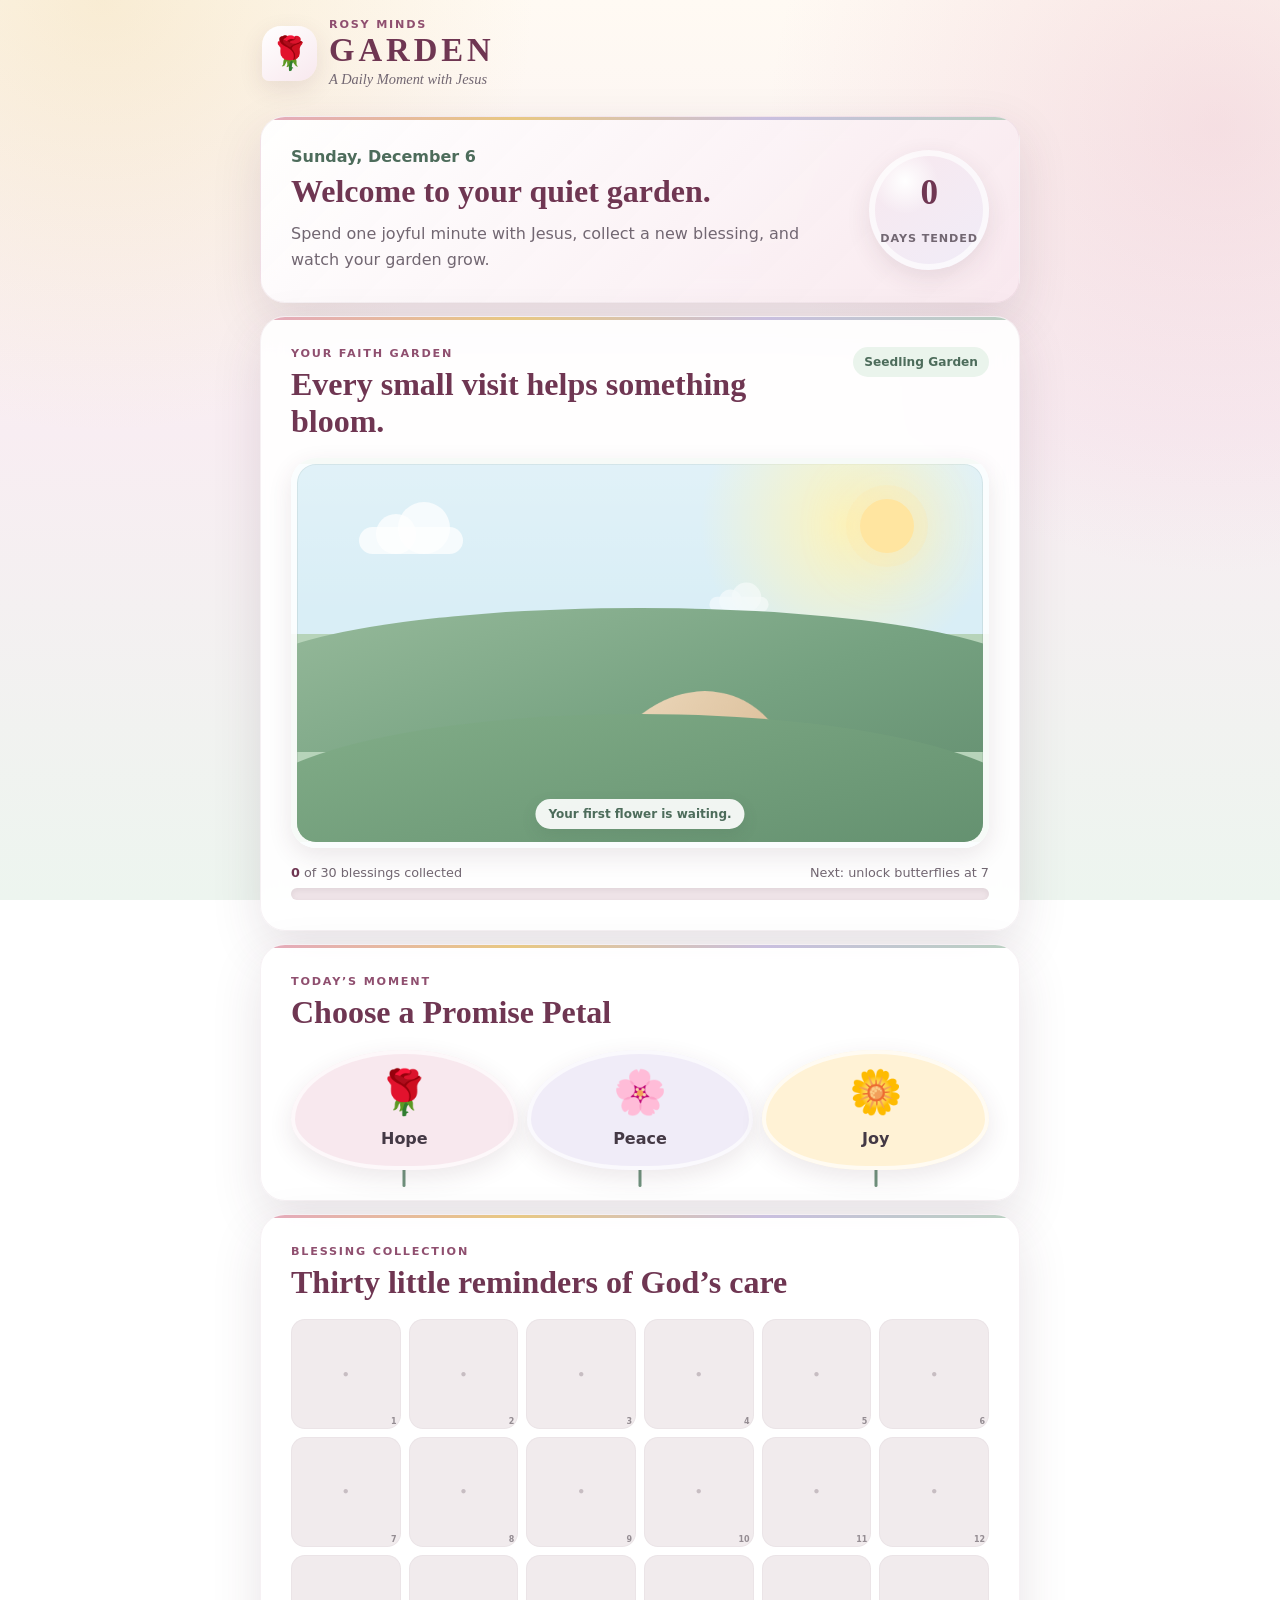
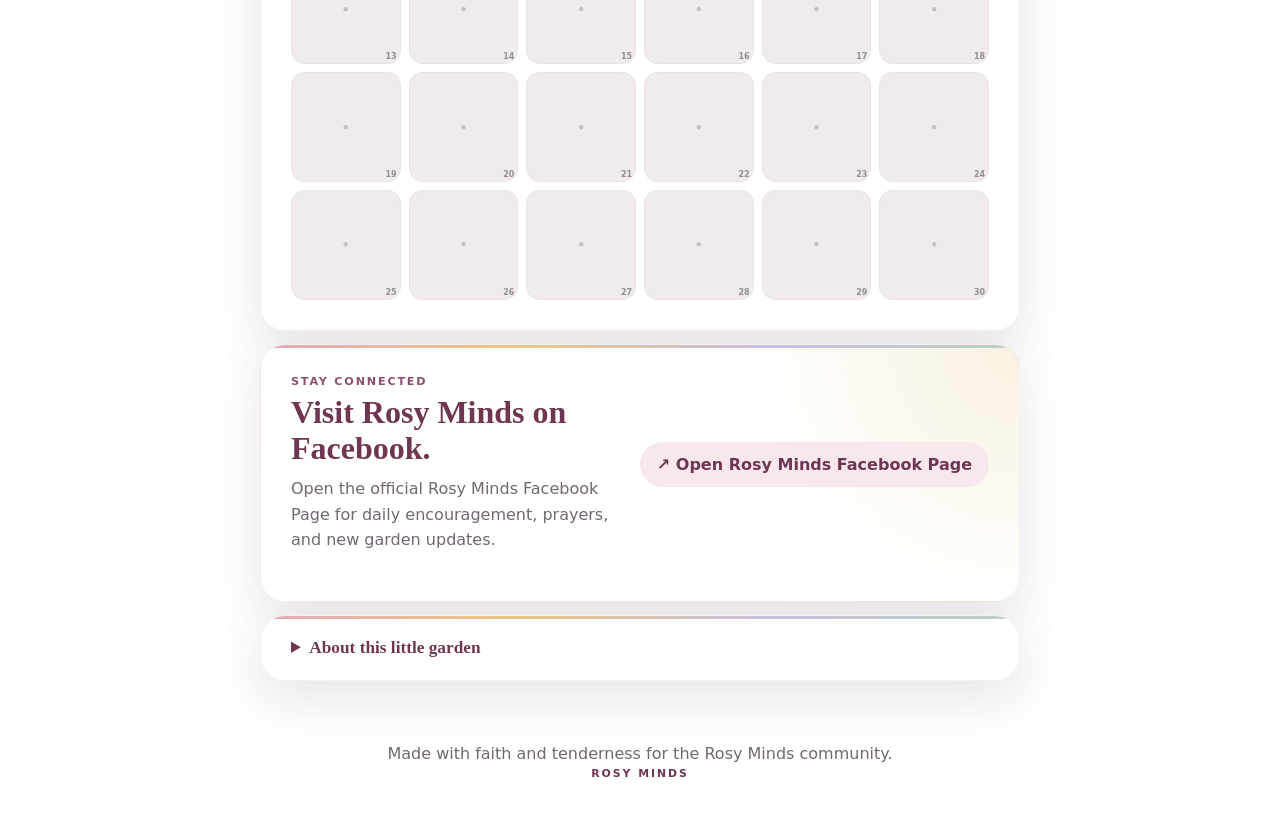
==== commit 3de8162c: "Restore complete Rosy Minds Garden page structure" ====
--- a/rosy-minds-garden/index.html
+++ b/rosy-minds-garden/index.html
@@ -1,78 +1,222 @@
 <!doctype html>
 <html lang="en">
 <head>
-<meta charset="utf-8">
-<meta name="viewport" content="width=device-width,initial-scale=1,viewport-fit=cover">
-<meta name="theme-color" content="#8f4f6f">
-<meta name="description" content="ROSY MINDS GARDEN: A Daily Moment with Jesus">
-<link rel="manifest" href="manifest.webmanifest">
-<link rel="icon" href="assets/icon.svg" type="image/svg+xml">
-<title>ROSY MINDS GARDEN: A Daily Moment with Jesus</title>
-<style>
-:root{--rose:#8f4f6f;--deep:#63354d;--pink:#f7dce6;--cream:#fffaf2;--sage:#668a72;--sage2:#e9f3ea;--gold:#c3923d;--ink:#423942;--muted:#726670;--shadow:0 18px 45px rgba(82,53,72,.12)}*{box-sizing:border-box}[hidden]{display:none!important}html{scroll-behavior:smooth}body{margin:0;color:var(--ink);font-family:ui-rounded,"Avenir Next",Avenir,"Trebuchet MS",system-ui,sans-serif;background:radial-gradient(circle at 10% 4%,#fff0c8 0,transparent 25rem),radial-gradient(circle at 90% 12%,#f2d6e2 0,transparent 28rem),linear-gradient(#fffaf3,#f8edf2 50%,#edf5ee);min-height:100vh}button{font:inherit}.shell{width:min(1080px,calc(100% - 24px));margin:auto}.top{padding:20px 0 10px;display:flex;align-items:center;justify-content:space-between;gap:14px}.brand{display:flex;align-items:center;gap:12px}.mark{width:56px;height:56px;display:grid;place-items:center;border-radius:20px 20px 20px 7px;background:linear-gradient(145deg,#fff,#f7dce6);box-shadow:var(--shadow);font-size:31px}.eyebrow{margin:0 0 5px;color:var(--rose);font-size:.7rem;font-weight:900;letter-spacing:.17em;text-transform:uppercase}.brand h1{margin:0;color:var(--deep);font:700 clamp(1.5rem,5vw,2.15rem)/.95 Georgia,serif;letter-spacing:.1em}.tag{margin:5px 0 0;color:var(--muted);font:italic .9rem Georgia,serif}.install,.secondary,.primary,.petal,.answer{border:0;cursor:pointer}.install,.secondary{padding:12px 17px;border-radius:999px;color:var(--deep);background:#f8e8ee;font-weight:900}.panel{position:relative;margin:16px 0;padding:clamp(20px,4vw,33px);border:1px solid rgba(143,79,111,.1);border-radius:28px;background:rgba(255,255,255,.9);box-shadow:var(--shadow);overflow:hidden}.panel:before{content:"";position:absolute;inset:0 0 auto;height:3px;background:linear-gradient(90deg,#e4a9bd,#e8c882,#c9bfdf,#b9d0c0)}.welcome{display:grid;grid-template-columns:1fr auto;gap:22px;align-items:center;background:linear-gradient(135deg,rgba(255,255,255,.98),rgba(248,232,238,.93))}.date{margin:0 0 8px;color:#4d6c5b;font-weight:800}.welcome h2,.section h2{margin:0;color:var(--deep);font:700 clamp(1.45rem,4.6vw,2.25rem)/1.12 Georgia,serif}.welcome>div>p:last-child{max-width:650px;color:var(--muted);line-height:1.65}.badge{min-width:112px;aspect-ratio:1;border-radius:50%;display:grid;place-items:center;text-align:center;background:radial-gradient(circle at 30% 28%,#fff 0 23%,transparent 24%),linear-gradient(145deg,#f8e8ee,#f0ecf8);box-shadow:inset 0 0 0 7px rgba(255,255,255,.7),0 8px 24px rgba(82,53,72,.1)}.badge strong{display:block;color:var(--deep);font:700 2.35rem/1 Georgia,serif}.badge span{display:block;margin-top:3px;color:var(--muted);font-size:.72rem;font-weight:900;text-transform:uppercase;letter-spacing:.08em}.head{display:flex;align-items:flex-start;justify-content:space-between;gap:16px;margin-bottom:20px}.level,.done{flex:none;padding:9px 13px;border-radius:999px;color:#4d6c5b;background:#eef5ef;font-size:.78rem;font-weight:900}.garden{position:relative;height:clamp(350px,55vw,500px);min-height:350px;border:6px solid rgba(255,255,255,.9);border-radius:27px;overflow:hidden;background:linear-gradient(#d7edf4 0 45%,#a9caa9 46% 100%);box-shadow:inset 0 0 0 1px rgba(77,108,91,.15)}.sun{position:absolute;right:10%;top:35px;width:60px;height:60px;border-radius:50%;background:#ffe7a8;box-shadow:0 0 45px 16px rgba(255,231,168,.42)}.hill1,.hill2{position:absolute;left:-10%;width:120%;border-radius:50% 50% 0 0}.hill1{bottom:21%;height:40%;background:linear-gradient(160deg,#99bb9a,#72a17c)}.hill2{bottom:-20%;height:55%;background:linear-gradient(160deg,#82aa86,#568466)}.path{position:absolute;z-index:3;left:42%;bottom:-10%;width:23%;height:60%;border-radius:50% 50% 0 0;background:linear-gradient(120deg,#ecd8bb,#d4b590);transform:perspective(260px) rotateX(22deg) skewX(-6deg)}.chapel{position:absolute;z-index:5;left:52%;bottom:34%;width:124px;height:148px;transform:translateX(-50%) scale(.1);transform-origin:center bottom;opacity:0;transition:.7s}.chapel.on{transform:translateX(-50%) scale(1);opacity:1}.roof{position:absolute;top:17px;left:1px;width:121px;height:58px;background:#8a5265;clip-path:polygon(50% 0,100% 100%,0 100%);filter:drop-shadow(0 5px 4px rgba(54,39,48,.16))}.roof:before{content:"✝";position:absolute;left:50%;top:-31px;color:var(--gold);font-size:28px;transform:translateX(-50%)}.church{position:absolute;left:18px;bottom:0;width:88px;height:90px;border-radius:4px 4px 8px 8px;background:#fff8eb;box-shadow:0 8px 18px rgba(54,39,48,.15)}.window{position:absolute;left:50%;top:13px;width:28px;height:35px;border-radius:16px 16px 5px 5px;background:linear-gradient(135deg,#b96d8d,#6f648f,#e8c882);transform:translateX(-50%)}.door{position:absolute;left:50%;bottom:0;width:24px;height:36px;border-radius:12px 12px 0 0;background:#76533f;transform:translateX(-50%)}.fountain{position:absolute;z-index:7;left:23%;bottom:23%;font-size:63px;opacity:0;transform:translateY(15px);transition:.55s}.fountain.on{opacity:1;transform:none}.butterfly,.bird{position:absolute;z-index:9;opacity:0;transition:.5s;font-size:29px}.butterfly.on,.bird.on{opacity:1}.b1{left:15%;top:30%;animation:float 3s ease-in-out infinite}.b2{right:15%;top:24%;animation:float2 3.5s ease-in-out infinite}.bird{right:8%;bottom:30%;font-size:31px;animation:bob 2.2s ease-in-out infinite}.flowers{position:absolute;z-index:10;inset:0;pointer-events:none}.flower{position:absolute;font-size:clamp(24px,5vw,40px);filter:drop-shadow(0 4px 3px rgba(65,57,50,.18));animation:bloom .65s ease both}.message{position:absolute;z-index:12;left:50%;bottom:12px;transform:translateX(-50%);max-width:92%;padding:9px 14px;border-radius:999px;color:#4d6c5b;background:rgba(255,255,255,.9);font-size:.76rem;font-weight:900;text-align:center;white-space:nowrap}.progresscopy{display:flex;justify-content:space-between;gap:12px;margin:15px 2px 8px;color:var(--muted);font-size:.78rem;font-weight:800}.track{height:11px;border-radius:999px;background:#f1e2e7;overflow:hidden}.fill{height:100%;width:0;border-radius:inherit;background:linear-gradient(90deg,#668a72,#a4c78f,#c3923d);transition:.7s}.petals{display:grid;grid-template-columns:repeat(3,1fr);gap:12px}.petal{min-height:118px;padding:15px;border:2px solid #eadde3;border-radius:22px;color:var(--deep);background:linear-gradient(145deg,#fff,#fff7f9);font-weight:900;box-shadow:0 8px 20px rgba(82,53,72,.08);transition:.18s}.petal:hover{transform:translateY(-3px)}.petal span:first-child{display:block;font-size:2.7rem;margin-bottom:6px}.moment{display:grid;gap:14px;margin-top:18px}.card{padding:20px;border:1px solid rgba(143,79,111,.12);border-radius:20px;background:#fff}.promise{background:linear-gradient(135deg,#fff,#fff1f5)}.topline{display:flex;justify-content:space-between;gap:14px;color:var(--rose);font-size:.78rem;font-weight:900}.card h3{margin:10px 0 8px;color:var(--deep);font:700 1.35rem/1.25 Georgia,serif}.card p{margin:7px 0;line-height:1.62}.verse{font-style:italic;font-size:1.08rem}.twocol{display:grid;grid-template-columns:1fr 1fr;gap:14px}.answers{display:grid;gap:9px;margin-top:13px}.answer{padding:13px 15px;border:2px solid #e6dde8;border-radius:14px;color:var(--ink);background:#fff;text-align:left}.answer.correct{border-color:#7dac87;background:#edf8ef}.answer.wrong{border-color:#d79aaa;background:#fff0f3}.feedback{min-height:1.2em;margin-top:11px;color:#4d6c5b;font-weight:700}.primary{width:100%;min-height:55px;padding:15px 22px;border-radius:999px;color:#fff;background:linear-gradient(135deg,var(--rose),#b96d8d);font-weight:900;box-shadow:0 10px 22px rgba(143,79,111,.25)}.primary:disabled{opacity:.42;cursor:not-allowed;box-shadow:none}.hint{text-align:center;color:var(--muted);font-size:.78rem}.complete{text-align:center;padding:17px}.complete .big{font-size:4.4rem}.complete h3{margin:0;color:var(--deep);font:700 1.55rem Georgia,serif}.complete p{color:var(--muted);line-height:1.6}.collection{display:grid;grid-template-columns:repeat(10,1fr);gap:8px}.token{position:relative;aspect-ratio:1;display:grid;place-items:center;border-radius:15px;background:#f1ebed;color:#c8bec2;font-size:.78rem;font-weight:900}.token.on{background:linear-gradient(145deg,#fff,#f8e8ee);color:var(--deep);box-shadow:0 7px 18px rgba(82,53,72,.1);font-size:1.45rem}.token small{position:absolute;right:5px;bottom:4px;font-size:.52rem;color:#796a72}.share{display:grid;grid-template-columns:1fr auto;align-items:center;gap:20px}.share p{color:var(--muted);line-height:1.6}.about summary{cursor:pointer;color:var(--deep);font:700 1.15rem Georgia,serif}.about div{padding-top:10px;color:var(--muted);line-height:1.65}.reset{border:0;background:none;color:var(--rose);text-decoration:underline;cursor:pointer}.modal{position:fixed;z-index:100;inset:0;display:grid;place-items:center;padding:18px}.backdrop{position:absolute;inset:0;background:rgba(43,34,41,.58);backdrop-filter:blur(7px)}.modalcard{position:relative;z-index:1;width:min(450px,100%);padding:32px 25px 25px;border:7px solid rgba(255,255,255,.8);border-radius:30px;background:linear-gradient(160deg,#fff,#f8e8ee);box-shadow:0 30px 70px rgba(43,34,41,.3);text-align:center}.close{position:absolute;right:12px;top:10px;border:0;background:none;color:var(--deep);font-size:1.7rem;cursor:pointer}.reward{font-size:5rem}.modalcard h2{margin:4px 0 10px;color:var(--deep);font:700 2rem Georgia,serif}.modalcard p{color:var(--muted);line-height:1.6}.modalcard button{margin-top:8px}.status{min-height:1.2em;color:#4d6c5b;font-size:.82rem}footer{padding:10px 20px 35px;text-align:center;color:var(--muted)}footer strong{color:var(--deep);font-size:.7rem;letter-spacing:.18em}@keyframes bloom{from{opacity:0;transform:translateY(30px) scale(.2)}to{opacity:1;transform:none}}@keyframes float{50%{transform:translate(24px,-16px)}}@keyframes float2{50%{transform:translate(-26px,-13px)}}@keyframes bob{50%{transform:translateY(-8px)}}
-@media(max-width:760px){.install{width:48px;height:48px;padding:0;overflow:hidden;font-size:0}.install:before{content:"＋";font-size:1.45rem}.welcome,.share{grid-template-columns:1fr}.badge{justify-self:start;min-width:102px}.collection{grid-template-columns:repeat(6,1fr)}.twocol{grid-template-columns:1fr}}
-@media(max-width:520px){.shell{width:min(100% - 16px,1080px)}.panel{margin:11px 0;padding:19px 15px;border-radius:23px}.head{display:block}.level,.done{display:inline-block;margin-top:10px}.garden{min-height:365px;border-width:5px}.petals{gap:7px}.petal{min-height:110px;padding:11px 4px}.collection{grid-template-columns:repeat(5,1fr)}.progresscopy{flex-direction:column;gap:4px}.message{font-size:.66rem}}
-@media(prefers-reduced-motion:reduce){*{animation-duration:.01ms!important;transition-duration:.01ms!important}}
-</style>
+  <meta charset="utf-8" />
+  <meta name="viewport" content="width=device-width, initial-scale=1, viewport-fit=cover" />
+  <meta name="theme-color" content="#8f4f6f" />
+  <meta name="description" content="A gentle daily moment with Jesus. Read a promise, answer a Bible question, and grow a beautiful faith garden." />
+  <title>ROSY MINDS GARDEN: A Daily Moment with Jesus</title>
+  <link rel="manifest" href="manifest.webmanifest" />
+  <link rel="icon" href="assets/icon.svg" type="image/svg+xml" />
+  <link rel="apple-touch-icon" href="assets/apple-touch-icon.png" />
+  <link rel="stylesheet" href="styles.css" />
 </head>
 <body>
-<header class="shell top"><div class="brand"><div class="mark">🌹</div><div><p class="eyebrow">ROSY MINDS</p><h1>GARDEN</h1><p class="tag">A Daily Moment with Jesus</p></div></div><button class="install" id="install">Add to Home Screen</button></header>
-<main class="shell">
-<section class="panel welcome"><div><p class="date" id="date"></p><h2>Welcome to your quiet garden.</h2><p>Spend one joyful minute with Jesus, collect a new blessing, and watch your garden grow.</p></div><div class="badge"><div><strong id="days">0</strong><span>days tended</span></div></div></section>
-<section class="panel section"><div class="head"><div><p class="eyebrow">YOUR FAITH GARDEN</p><h2>Every small visit helps something bloom.</h2></div><span class="level" id="level">Seedling Garden</span></div><div class="garden" id="garden"><div class="sun"></div><div class="hill1"></div><div class="hill2"></div><div class="path"></div><div class="chapel" id="chapel"><div class="roof"></div><div class="church"><div class="window"></div><div class="door"></div></div></div><div class="fountain" id="fountain">⛲</div><div class="butterfly b1" id="b1">🦋</div><div class="butterfly b2" id="b2">🦋</div><div class="bird" id="bird">🐦</div><div class="flowers" id="flowers"></div><div class="message" id="message">Your first flower is waiting.</div></div><div class="progresscopy"><span><strong id="count">0</strong> of 30 blessings collected</span><span id="next">Next: Grace butterflies at 7</span></div><div class="track"><div class="fill" id="fill"></div></div></section>
-<section class="panel section"><div class="head"><div><p class="eyebrow">TODAY'S MOMENT</p><h2>Choose a Promise Petal</h2></div><span class="done" id="done" hidden>Completed today ✓</span></div><div class="petals" id="petals"><button class="petal" data-petal="Hope"><span>🌹</span>Hope</button><button class="petal" data-petal="Peace"><span>🌸</span>Peace</button><button class="petal" data-petal="Joy"><span>🌼</span>Joy</button></div><div class="moment" id="moment" hidden><article class="card promise"><div class="topline"><span id="petalName"></span><span id="ref"></span></div><h3 id="title"></h3><p class="verse" id="promise"></p><p id="reflection"></p></article><div class="twocol"><article class="card"><p class="eyebrow">A TINY PRAYER</p><p id="prayer"></p></article><article class="card"><p class="eyebrow">TODAY'S GRACE STEP</p><p id="challenge"></p></article></div><article class="card"><p class="eyebrow">A LITTLE BIBLE JOY</p><h3 id="question"></h3><div class="answers" id="answers"></div><div class="feedback" id="feedback"></div></article><button class="primary" id="water" disabled>💧 Water My Garden</button><p class="hint" id="hint">Answer the Bible question to water your garden.</p></div><div class="complete" id="complete" hidden><div class="big">🌷</div><h3>Your garden has been tended today.</h3><p>Come back tomorrow for another promise. Grace never rushes you.</p><button class="secondary" id="review">Review Today's Moment</button></div></section>
-<section class="panel section"><p class="eyebrow">BLESSING COLLECTION</p><h2>Thirty little reminders of God's care</h2><div style="height:17px"></div><div class="collection" id="collection"></div></section>
-<section class="panel share"><div><p class="eyebrow">SHARE THE JOY</p><h2>Invite a friend into the garden.</h2><p>Share today's blessing with your Rosy family on Facebook, by text, or anywhere you encourage others.</p></div><button class="secondary" id="share">↗ Share Rosy Minds Garden</button><p class="status" id="status"></p></section>
-<details class="panel about"><summary>About this little garden</summary><div><p><strong>ROSY MINDS GARDEN</strong> is a gentle, Jesus-centered daily experience created for encouragement—not pressure.</p><p>Your progress stays on this device. No account is required, and no personal information is collected.</p><p><strong>Grace is not a streak.</strong> Missing a day never erases your garden.</p><button class="reset" id="reset">Reset my garden on this device</button></div></details>
-</main><footer>Made with faith and tenderness for the Rosy Minds community.<br><strong>ROSY MINDS</strong></footer>
-<div class="modal" id="modal" hidden><div class="backdrop" data-close></div><div class="modalcard"><button class="close" data-close>×</button><div class="reward" id="rewardIcon">🌹</div><p class="eyebrow">TODAY'S BLESSING</p><h2 id="rewardTitle"></h2><p id="rewardText"></p><button class="primary" id="rewardShare">Share This Blessing</button><button class="secondary" data-close>Return to My Garden</button></div></div>
-<script>
-"use strict";
-const KEY="rosyMindsGardenV3",preview=new URLSearchParams(location.search).get("preview")==="30";
-const moments=[
-["Jesus Is Already in the Boat","Mark 4:35–41","The storm may be loud, but it is never louder than the presence of Jesus.","The disciples saw waves and felt fear. Jesus saw the same waves and remained at peace. Let His presence tell your heart what is true.","Jesus, steady my heart and remind me I never face the wind alone. Amen.","Who calmed the wind and waves?",["Peter","Jesus","Moses"],1,"Whisper once today: Jesus is with me here."],
-["Small Faith, Great Savior","Matthew 17:20","You do not need enormous faith; you need an honest heart turned toward an enormous God.","A mustard seed looks small, yet it carries a beginning. Bring Jesus the faith you have today.","Lord, receive my small beginning and grow it in Your hands. Amen.","Jesus compared small faith to which seed?",["Mustard","Apple","Wheat"],0,"Write down one thing you are still trusting Jesus to carry."],
-["He Notices What Others Pass By","Mark 10:46–52","Jesus never treats your cry as an interruption.","People tried to silence Bartimaeus, but Jesus stopped. Your voice is not lost in heaven.","Jesus, thank You for hearing me. Give me courage to call on You. Amen.","What did Bartimaeus ask Jesus to restore?",["Hearing","Sight","Strength"],1,"Give full attention to someone who may feel overlooked."],
-["Ordinary Water Can Become Worship","John 2:1–11","Jesus can bring beauty from what feels plain or unfinished.","At Cana, servants filled jars with water. Jesus handled the transformation.","Lord, use my ordinary efforts for Your good. Amen.","At Cana, Jesus turned what into wine?",["Oil","Water","Milk"],1,"Do one ordinary task today with gratitude."],
-["The Shepherd Still Comes Looking","Luke 15:3–7","You are never too far away to be sought, found, and carried home by Jesus.","The shepherd did not call the missing sheep a lost cause. He went after it.","Good Shepherd, keep my heart close to You. Amen.","How many sheep were left while the shepherd searched?",["Nine","Ninety-nine","One hundred"],1,"Send a kind message to someone you have not heard from lately."],
-["Sit Near Jesus Before You Serve","Luke 10:38–42","Your worth is not measured by how much you finish today.","Mary chose to listen near Jesus. Service becomes lighter when presence comes first.","Jesus, teach me to receive Your presence before I rush. Amen.","Which sister sat at Jesus' feet?",["Martha","Mary","Elizabeth"],1,"Spend one unhurried minute in silence with Jesus."],
-["Jesus Can Bless What You Bring","John 6:1–13","What feels insufficient in your hands is not insufficient in the hands of Jesus.","A small lunch became enough for thousands when it was offered to Christ.","Lord, multiply what I offer for Your good. Amen.","What food was brought before Jesus fed the crowd?",["Five loaves and two fish","Seven loaves and one fish","Two loaves and five fish"],0,"Offer one small act of generosity."],
-["Mercy Meets You on the Road","Luke 10:30–37","Love becomes visible when compassion crosses the road.","The Samaritan moved closer, helped, and stayed involved.","Jesus, make Your mercy visible through me. Amen.","Who cared for the injured traveler?",["A Samaritan","A soldier","A fisherman"],0,"Make someone's day easier in one practical way."],
-["Come Down From the Tree","Luke 19:1–10","Jesus knows your name and enters the places that need changing.","Zacchaeus climbed for a glimpse, but Jesus offered relationship.","Lord, let Your grace reshape my choices. Amen.","Why did Zacchaeus climb a tree?",["To hide","To see Jesus","To pick fruit"],1,"Choose honesty in one small matter."],
-["Peace Walks Through Locked Doors","John 20:19–29","No closed door can keep the risen Jesus from meeting you with peace.","The disciples hid, but Jesus came and spoke peace.","Risen Jesus, enter the rooms fear has closed in me. Amen.","What greeting did Jesus bring?",["Peace be with you","Run quickly","Do not return"],0,"Replace one fearful thought with a prayer for peace."],
-["The Table Has Room","Matthew 9:9–13","Jesus is not embarrassed to sit with people who need grace.","Jesus called Matthew and shared a table with people others judged.","Jesus, keep me humble and welcoming. Amen.","What was Matthew's occupation?",["Carpenter","Tax collector","Shepherd"],1,"Welcome someone with warmth rather than assumptions."],
-["A Touch of Faith Matters","Mark 5:25–34","Jesus sees the trembling hand that reaches toward Him in faith.","In a pressing crowd, one woman reached for Jesus with hope.","Jesus, I reach toward You with what I cannot fix alone. Amen.","What did the woman touch?",["The edge of His garment","His sandal","A basket"],0,"Bring one hidden worry honestly to Jesus."],
-["Look Up From the Dust","John 8:1–11","Jesus offers truth without humiliation and grace without pretending sin does not matter.","His grace lifts our faces and redirects our steps.","Lord, thank You for mercy that restores dignity. Amen.","What did Jesus do while the accusers questioned Him?",["Wrote on the ground","Climbed a hill","Entered a boat"],0,"Refuse to repeat a judgmental comment today."],
-["The Empty Tomb Changed Everything","John 20:1–18","Because Jesus lives, sorrow never has the final word.","Mary came carrying grief and left carrying resurrection news.","Living Jesus, awaken hope in me. Amen.","Who recognized Jesus when He called her name?",["Mary Magdalene","Martha","Lydia"],0,"Speak one hope-filled sentence to someone discouraged."],
-["The Vine Supplies the Branch","John 15:1–8","You were never meant to produce spiritual fruit by exhausting yourself.","A branch bears fruit by remaining connected to the vine.","Jesus, keep me close to You. Amen.","Jesus said, I am the vine; you are the what?",["Roots","Branches","Leaves"],1,"Ask before one decision: Does this keep me close to Jesus?"],
-["There Is Bread for Today","John 6:35","Jesus meets the deepest hunger of the heart.","Temporary things distract, but they cannot sustain the soul.","Jesus, Bread of Life, draw my heart back to You. Amen.","Jesus called Himself the Bread of what?",["Life","Morning","Harvest"],0,"Trade five minutes of scrolling for five minutes with Jesus."],
-["Let the Children Come","Mark 10:13–16","Jesus welcomes trusting hearts and tender faith.","He drew the children near and blessed them.","Lord, restore simple trust and wonder in me. Amen.","What did Jesus do for the children?",["Blessed them","Ignored them","Sent them away"],0,"Notice something beautiful and thank Jesus for it."],
-["Your Name Is Known","John 10:1–18","The Good Shepherd knows His sheep personally.","You are not a number to Jesus. His leadership is marked by recognition and care.","Good Shepherd, tune my heart to Your voice. Amen.","What does the Good Shepherd do?",["Lays down His life","Forgets their names","Leaves them unguarded"],0,"Remind yourself: Jesus knows me and calls me His."],
-["One Thank-You Can Turn You Around","Luke 17:11–19","Gratitude helps the heart recognize both the gift and the Giver.","Ten were healed, but one returned to thank Jesus.","Jesus, make gratitude my first response. Amen.","How many returned to thank Jesus?",["One","Five","Ten"],0,"Thank God for one blessing you often overlook."],
-["Jesus Knows How to Wash Feet","John 13:1–17","In the kingdom of Jesus, greatness kneels low enough to serve.","The One with all authority wrapped Himself in a towel.","Humble Savior, teach me to serve without needing applause. Amen.","What did Jesus wash?",["The disciples' feet","Their hands","Their clothing"],0,"Quietly do one helpful thing that may never be noticed."],
-["The Stone Can Move","John 11:1–44","Jesus can speak life into places you have labeled finished.","Even at Lazarus's tomb, Jesus was not too late.","Jesus, speak renewed hope into my heart. Amen.","Whom did Jesus call from the tomb?",["Lazarus","Nicodemus","Andrew"],0,"Pray again for one situation you stopped bringing to Jesus."],
-["A Lamp for the Next Step","Psalm 119:105","God often gives enough light for the next step, not the entire road.","Faith walks with the light it has instead of demanding the whole map.","Lord, guide my next step and help me trust Your pace. Amen.","God's word is described as a lamp to what?",["My feet","My house","My city"],0,"Take the next faithful step you already know to take."],
-["The Father Runs Toward Home","Luke 15:11–24","Repentance does not meet a locked door in the Father's house.","The father saw his returning son from far away and ran to him.","Father, draw me home wherever I have wandered. Amen.","What did the father do when he saw his son?",["Ran to him","Turned away","Sent a servant"],0,"Offer forgiveness without making someone earn your kindness."],
-["The Net Can Be Cast Again","Luke 5:1–11","Yesterday's empty net does not decide what Jesus can do today.","The fishermen were tired, but they obeyed Christ's invitation to try again.","Jesus, give me courage to obey after disappointment. Amen.","What happened when they let down the nets?",["They caught many fish","The boat disappeared","The water dried up"],0,"Try one good thing again without letting yesterday define it."],
-["A Quiet Place Is Holy Too","Mark 1:35","Jesus made room for prayer before the day's demands grew loud.","Silence with God is not wasted time; it is where the heart is re-centered.","Jesus, teach me to seek the Father before the noise. Amen.","When did Jesus go to a solitary place to pray?",["Very early in the morning","At noon","After midnight only"],0,"Create two quiet minutes before checking your next notification."],
-["The Widow's Gift Was Seen","Mark 12:41–44","Heaven measures generosity differently than crowds do.","Jesus noticed a gift that looked small because He saw the sacrifice and love within it.","Lord, receive what I give with a sincere heart. Amen.","What did the widow place in the offering?",["Two small coins","A gold cup","Five loaves"],0,"Give something today with no need to be noticed."],
-["The Road to Emmaus Was Not Empty","Luke 24:13–35","Jesus may be nearer than your disappointment allows you to recognize.","He walked with the travelers before they understood who was beside them.","Jesus, open my eyes to Your presence on this road. Amen.","When did they recognize Jesus?",["When He broke bread","At the city gate","When it began to rain"],0,"Look back and name one place God was present before you noticed."],
-["The Well Became a Witness","John 4:4–30","Jesus meets people honestly and sends them forward with a new story.","The Samaritan woman left her water jar and told others about Christ.","Jesus, redeem my story and use it to point others toward You. Amen.","Where did Jesus speak with the Samaritan woman?",["At a well","In a boat","On a mountain"],0,"Share one simple sentence about what Jesus has done for you."],
-["The Last Word Is Love","John 21:15–19","Failure does not prevent Jesus from restoring purpose.","After Peter's denial, Jesus met him with questions of love and a renewed calling.","Jesus, restore what shame tries to silence in me. Amen.","What did Jesus ask Peter three times?",["Do you love Me?","Where is your boat?","Why are you afraid?"],0,"Choose one loving action that reflects the person Jesus is restoring you to be."],
-["A Little Chapel Has Bloomed","Revelation 21:3–5","Every faithful day points toward the day God makes all things new.","Your completed garden is not a trophy for perfection. It is a collection of thirty small returns to Jesus.","Jesus, thank You for meeting me day by day. Keep this garden growing in my heart. Amen.","What does God promise to make new?",["All things","Only gardens","Only cities"],0,"Celebrate quietly, then invite someone else to begin a daily moment with Jesus."]
-];
-const blessings=["Rose of Hope","Lily of Peace","Grace Butterfly","Faithful Sparrow","Joyful Hummingbird","Promise Lantern","Mercy Blossom","Courage Daisy","Kindness Vine","Prayer Pearl","Gentle Rain","Morning Light","Quiet Strength","Open Hands","Steady Heart","Bread of Life","Childlike Wonder","Shepherd's Bell","Thankful Song","Servant Towel","Resurrection Bloom","Guiding Lamp","Homecoming Rose","Full Net","Quiet Morning","Widow's Coin","Emmaus Flame","Living Water","Restored Heart","Chapel of Grace"],icons=["🌹","🌷","🦋","🐦","🌺","🏮","🌸","🌼","🌿","🤍","💧","☀️","🌳","🙌","💗","🍞","✨","🔔","🎵","🕊️","🌻","🪔","🏡","🐟","🌅","🪙","🔥","💦","💖","⛪"],flowerIcons=["🌹","🌷","🌸","🌼","🌺","🌻"];
-const today=()=>{let d=new Date();return `${d.getFullYear()}-${String(d.getMonth()+1).padStart(2,"0")}-${String(d.getDate()).padStart(2,"0")}`},defaultState=()=>({completed:[],collected:[],petals:{}}),previewState=()=>{let completed=[];for(let i=29;i>=0;i--){let d=new Date();d.setDate(d.getDate()-i);completed.push(`${d.getFullYear()}-${String(d.getMonth()+1).padStart(2,"0")}-${String(d.getDate()).padStart(2,"0")}`)}return{completed,collected:[...Array(30).keys()],petals:{[today()]:"Hope"}}};
-let state=preview?previewState():load(),chosen=state.petals[today()]||null,solved=false,deferred=null,current=moments[(Math.floor((new Date()-new Date(new Date().getFullYear(),0,0))/86400000)-1)%30];
-function load(){try{return{...defaultState(),...JSON.parse(localStorage.getItem(KEY)||"{}")}}catch{return defaultState()}}function save(){if(!preview)localStorage.setItem(KEY,JSON.stringify(state))}function completeToday(){return state.completed.includes(today())}
-const $=s=>document.getElementById(s);function render(){$("date").textContent=new Intl.DateTimeFormat(undefined,{weekday:"long",month:"long",day:"numeric"}).format(new Date());$("days").textContent=state.completed.length;let n=state.collected.length;$("count").textContent=n;$("fill").style.width=`${n/30*100}%`;let level=n>=30?["Chapel Garden","A little place of worship has bloomed."]:n>=21?["Sparrow Meadow","Even the sparrows feel at home here."]:n>=14?["Fountain of Peace","Peace is flowing through your growing garden."]:n>=7?["Grace Gate Garden","Grace has opened the garden gate."]:n?["First Blooms","Something beautiful has begun."]:["Seedling Garden","Your first flower is waiting."];$("level").textContent=level[0];$("message").textContent=level[1];$("next").textContent=n<7?`Next: Grace butterflies at 7 (${7-n} to go)`:n<14?`Next: Peace fountain at 14 (${14-n} to go)`:n<21?`Next: Faithful sparrow at 21 (${21-n} to go)`:n<30?`Next: Little white chapel at 30 (${30-n} to go)`:"Your first garden is beautifully complete.";$("chapel").classList.toggle("on",n>=30);$("fountain").classList.toggle("on",n>=14);$("b1").classList.toggle("on",n>=7);$("b2").classList.toggle("on",n>=18);$("bird").classList.toggle("on",n>=21);renderFlowers(n);renderCollection(n);let done=completeToday();$("done").hidden=!done;$("petals").hidden=done||!!chosen;$("moment").hidden=done||!chosen;$("complete").hidden=!done;if(chosen&&!done)showMoment()}
-function renderFlowers(n){let box=$("flowers");box.innerHTML="";let xs=[7,17,28,39,51,63,74,84,92];for(let i=0;i<n;i++){let f=document.createElement("span");f.className="flower";f.textContent=flowerIcons[i%6];f.style.left=`${Math.max(3,Math.min(93,xs[i%9]+(i*7%5)-2))}%`;f.style.bottom=`${10+Math.floor(i/9)*10+(i*11%5)}%`;f.style.animationDelay=`${Math.min(i*35,600)}ms`;box.appendChild(f)}}function renderCollection(n){let box=$("collection");box.innerHTML="";for(let i=0;i<30;i++){let t=document.createElement("div");t.className="token"+(i<n?" on":"");t.innerHTML=`${i<n?icons[i]:"•"}<small>${i+1}</small>`;t.title=i<n?blessings[i]:`Blessing ${i+1} is locked`;box.appendChild(t)}}
-function selectPetal(p){chosen=p;state.petals[today()]=p;save();$("petals").hidden=true;$("moment").hidden=false;showMoment();$("moment").scrollIntoView({behavior:"smooth",block:"start"})}function showMoment(){$("petalName").textContent=`${chosen} Petal`;$("ref").textContent=current[1];$("title").textContent=current[0];$("promise").textContent=current[2];$("reflection").textContent=current[3];$("prayer").textContent=current[4];$("question").textContent=current[5];$("challenge").textContent=current[8];$("answers").innerHTML="";current[6].forEach((o,i)=>{let b=document.createElement("button");b.className="answer";b.textContent=o;b.onclick=()=>answer(i,b);$("answers").appendChild(b)});$("feedback").textContent="";$("water").disabled=true;$("hint").textContent="Answer the Bible question to water your garden.";solved=false}
-function answer(i,b){if(solved)return;solved=true;[...$("answers").children].forEach((x,j)=>{x.disabled=true;if(j===current[7])x.classList.add("correct")});if(i!==current[7])b.classList.add("wrong");$("feedback").textContent=i===current[7]?"Beautiful! That is correct.":`Good try. The correct answer is ${current[6][current[7]]}.`;$("water").disabled=false;$("hint").textContent="Your garden is ready for today's water."}
-function water(){if(completeToday())return;state.completed.push(today());let idx=Math.min(state.collected.length,29);if(!state.collected.includes(idx))state.collected.push(idx);save();render();openReward(idx)}function openReward(i){$("rewardIcon").textContent=icons[i];$("rewardTitle").textContent=blessings[i];$("rewardText").textContent=i===29?"Your thirty daily moments have grown into a completed Chapel Garden. Keep returning to Jesus—not from pressure, but from love.":`You collected the ${blessings[i]}. May it remind you that Jesus meets you in small, faithful moments.`;$("modal").hidden=false}function closeModal(){$("modal").hidden=true}
-async function share(reward=false){let i=Math.max(0,state.collected.length-1),text=reward?`Today I collected the ${blessings[i]} in ROSY MINDS GARDEN: A Daily Moment with Jesus. 🌹`:`Come spend a gentle daily moment with Jesus in ROSY MINDS GARDEN. 🌹`,data={title:"ROSY MINDS GARDEN",text,url:location.href.replace(/\?preview=30/,"")};try{if(navigator.share)await navigator.share(data);else{await navigator.clipboard.writeText(`${text} ${data.url}`);$("status").textContent="The message and link were copied."}}catch(e){if(e.name!=="AbortError")$("status").textContent="Use your browser's Share button to send the garden link."}}
-function install(){if(deferred){deferred.prompt();deferred=null}else{alert("On iPhone: tap Safari's Share button, then choose Add to Home Screen. On Android: open the browser menu and choose Install app or Add to Home screen.")}}function reset(){if(preview){alert("This is the verified 30-day preview. Open the regular app to use your personal garden.");return}if(confirm("Reset all garden progress stored on this device?")){localStorage.removeItem(KEY);state=defaultState();chosen=null;render()}}
-$("petals").addEventListener("click",e=>{let b=e.target.closest("[data-petal]");if(b)selectPetal(b.dataset.petal)});$("water").onclick=water;$("review").onclick=()=>{chosen=state.petals[today()]||"Hope";$("complete").hidden=true;$("moment").hidden=false;showMoment()};$("share").onclick=()=>share(false);$("rewardShare").onclick=()=>share(true);$("install").onclick=install;$("reset").onclick=reset;document.querySelectorAll("[data-close]").forEach(x=>x.onclick=closeModal);window.addEventListener("beforeinstallprompt",e=>{e.preventDefault();deferred=e});if("serviceWorker" in navigator&&location.protocol.startsWith("http"))window.addEventListener("load",()=>navigator.serviceWorker.register("sw.js").catch(()=>{}));render();
-</script>
+  <a class="skip-link" href="#dailyMoment">Skip to today’s moment</a>
+
+  <header class="app-header">
+    <div class="brand-lockup" aria-label="Rosy Minds Garden">
+      <span class="brand-mark" aria-hidden="true">🌹</span>
+      <div>
+        <p class="eyebrow">ROSY MINDS</p>
+        <h1>GARDEN</h1>
+        <p class="tagline">A Daily Moment with Jesus</p>
+      </div>
+    </div>
+    <button id="installButton" class="icon-button install-button" type="button" hidden aria-label="Install Rosy Minds Garden">
+      <span aria-hidden="true">＋</span> Add to Home Screen
+    </button>
+  </header>
+
+  <main>
+    <section class="welcome-card panel" aria-labelledby="welcomeTitle">
+      <div>
+        <p class="date-line" id="todayDate"></p>
+        <h2 id="welcomeTitle">Welcome to your quiet garden.</h2>
+        <p>Spend one joyful minute with Jesus, collect a new blessing, and watch your garden grow.</p>
+      </div>
+      <div class="rhythm-badge" aria-label="Your gentle rhythm">
+        <span class="rhythm-number" id="visitCount">0</span>
+        <span class="rhythm-label">days tended</span>
+      </div>
+    </section>
+
+    <section class="garden-panel panel" aria-labelledby="gardenTitle">
+      <div class="section-heading">
+        <div>
+          <p class="eyebrow">YOUR FAITH GARDEN</p>
+          <h2 id="gardenTitle">Every small visit helps something bloom.</h2>
+        </div>
+        <p class="garden-level" id="gardenLevel">Seedling Garden</p>
+      </div>
+
+      <div id="gardenScene" class="garden-scene" role="img" aria-label="A peaceful garden that grows as daily moments are completed">
+        <div class="sky-glow"></div>
+        <div class="cloud cloud-one"></div>
+        <div class="cloud cloud-two"></div>
+        <div class="sun" aria-hidden="true"></div>
+        <div class="chapel" aria-hidden="true">
+          <div class="chapel-roof"></div>
+          <div class="chapel-body">
+            <div class="chapel-window">✝</div>
+            <div class="chapel-door"></div>
+          </div>
+        </div>
+        <div class="fountain" aria-hidden="true">
+          <div class="water-drop">•</div>
+          <div class="fountain-bowl"></div>
+          <div class="fountain-base"></div>
+        </div>
+        <div class="garden-path"></div>
+        <div class="grass grass-back"></div>
+        <div class="flowers" id="flowerBed" aria-hidden="true"></div>
+        <div class="butterfly butterfly-one" aria-hidden="true">🦋</div>
+        <div class="butterfly butterfly-two" aria-hidden="true">🦋</div>
+        <div class="sparrow" aria-hidden="true">🐦</div>
+        <div class="grass grass-front"></div>
+        <div class="garden-message" id="gardenMessage">Your first flower is waiting.</div>
+      </div>
+
+      <div class="progress-wrap" aria-label="Garden progress">
+        <div class="progress-copy">
+          <span><strong id="bloomCount">0</strong> of 30 blessings collected</span>
+          <span id="nextMilestone">Next: open the garden gate at 7</span>
+        </div>
+        <div class="progress-track" aria-hidden="true">
+          <div class="progress-fill" id="progressFill"></div>
+        </div>
+      </div>
+    </section>
+
+    <section id="dailyMoment" class="daily-panel panel" aria-labelledby="dailyTitle">
+      <div class="section-heading">
+        <div>
+          <p class="eyebrow">TODAY’S MOMENT</p>
+          <h2 id="dailyTitle">Choose a Promise Petal</h2>
+        </div>
+        <span id="completionBadge" class="completion-badge" hidden>Completed today ✓</span>
+      </div>
+
+      <div id="petalPicker" class="petal-picker" role="group" aria-label="Choose one promise petal">
+        <button class="petal-button petal-rose" type="button" data-petal="Hope">
+          <span class="petal-icon" aria-hidden="true">🌹</span>
+          <span>Hope</span>
+        </button>
+        <button class="petal-button petal-lavender" type="button" data-petal="Peace">
+          <span class="petal-icon" aria-hidden="true">🌸</span>
+          <span>Peace</span>
+        </button>
+        <button class="petal-button petal-gold" type="button" data-petal="Joy">
+          <span class="petal-icon" aria-hidden="true">🌼</span>
+          <span>Joy</span>
+        </button>
+      </div>
+
+      <div id="momentContent" class="moment-content" hidden>
+        <article class="promise-card">
+          <div class="promise-topline">
+            <span id="chosenPetal" class="petal-label"></span>
+            <span id="scriptureRef" class="scripture-ref"></span>
+          </div>
+          <h3 id="promiseTitle"></h3>
+          <p id="promiseText" class="promise-text"></p>
+          <p id="reflectionText" class="reflection-text"></p>
+        </article>
+
+        <article class="prayer-card">
+          <div class="card-icon" aria-hidden="true">🙏</div>
+          <div>
+            <p class="eyebrow">A TINY PRAYER</p>
+            <p id="prayerText"></p>
+          </div>
+        </article>
+
+        <article class="quiz-card">
+          <p class="eyebrow">A LITTLE BIBLE JOY</p>
+          <h3 id="quizQuestion"></h3>
+          <div id="quizOptions" class="quiz-options"></div>
+          <div id="quizFeedback" class="quiz-feedback" role="status" aria-live="polite"></div>
+        </article>
+
+        <article class="challenge-card">
+          <div class="card-icon" aria-hidden="true">💗</div>
+          <div>
+            <p class="eyebrow">TODAY’S GRACE STEP</p>
+            <p id="challengeText"></p>
+          </div>
+        </article>
+
+        <button id="waterButton" class="primary-button water-button" type="button" disabled>
+          <span aria-hidden="true">💧</span> Water My Garden
+        </button>
+        <p id="waterHint" class="button-hint">Answer the Bible question to water your garden.</p>
+      </div>
+
+      <div id="alreadyComplete" class="already-complete" hidden>
+        <span class="complete-flower" aria-hidden="true">🌷</span>
+        <h3>Your garden has been tended today.</h3>
+        <p>Come back tomorrow for another promise. Grace never rushes you.</p>
+        <button id="reviewMomentButton" class="secondary-button" type="button">Review Today’s Moment</button>
+      </div>
+    </section>
+
+    <section class="collection-panel panel" aria-labelledby="collectionTitle">
+      <div class="section-heading">
+        <div>
+          <p class="eyebrow">BLESSING COLLECTION</p>
+          <h2 id="collectionTitle">Thirty little reminders of God’s care</h2>
+        </div>
+      </div>
+      <div id="collectionGrid" class="collection-grid" aria-label="Collected blessings"></div>
+    </section>
+
+    <section class="share-panel panel" aria-labelledby="shareTitle">
+      <div>
+        <p class="eyebrow">STAY CONNECTED</p>
+        <h2 id="shareTitle">Visit Rosy Minds on Facebook.</h2>
+        <p>Open the official Rosy Minds Facebook Page for daily encouragement, prayers, and new garden updates.</p>
+      </div>
+      <button id="shareButton" class="secondary-button" type="button">
+        <span aria-hidden="true">↗</span> Open Rosy Minds Facebook Page
+      </button>
+      <p id="shareStatus" class="share-status" role="status" aria-live="polite"></p>
+    </section>
+
+    <details class="about-panel panel">
+      <summary>About this little garden</summary>
+      <div class="about-content">
+        <p><strong>ROSY MINDS GARDEN</strong> is a gentle, Jesus-centered daily experience created for encouragement—not pressure.</p>
+        <p>Your progress stays on this device. The app does not require an account and does not collect your name, email, prayer requests, or personal information.</p>
+        <p class="grace-note">Missing a day never erases your garden. Grace is not a streak.</p>
+        <button id="resetButton" class="text-button" type="button">Reset my garden on this device</button>
+      </div>
+    </details>
+  </main>
+
+  <footer>
+    <p>Made with faith and tenderness for the Rosy Minds community.</p>
+    <p class="footer-mark">ROSY MINDS</p>
+  </footer>
+
+  <div id="rewardModal" class="modal" role="dialog" aria-modal="true" aria-labelledby="rewardTitle" hidden>
+    <div class="modal-backdrop" data-close-modal></div>
+    <div class="modal-card">
+      <button class="modal-close" type="button" data-close-modal aria-label="Close">×</button>
+      <div class="reward-sparkles" aria-hidden="true">✦ ✧ ✦</div>
+      <div id="rewardIcon" class="reward-icon" aria-hidden="true">🌹</div>
+      <p class="eyebrow">TODAY’S BLESSING</p>
+      <h2 id="rewardTitle"></h2>
+      <p id="rewardMessage"></p>
+      <button id="rewardShareButton" class="primary-button" type="button">Share This Blessing</button>
+      <button class="secondary-button" type="button" data-close-modal>Return to My Garden</button>
+    </div>
+  </div>
+
+  <noscript>
+    <div class="noscript-message">Please turn on JavaScript to grow your Rosy Minds Garden.</div>
+  </noscript>
+
+  <script src="app.js" defer></script>
+  <script src="facebook-page-patch.js" defer></script>
 </body>
 </html>
--- a/rosy-minds-garden/styles.css
+++ b/rosy-minds-garden/styles.css
@@ -0,0 +1 @@
+:root{--rose:#8f4f6f;--rose2:#b96d8d;--pink:#f8e8ee;--lav:#f0ecf8;--sage:#5f866f;--sage2:#eaf4ec;--gold:#c29143;--cream:#fffaf3;--ink:#443945;--muted:#726772;--white:#fff;--shadow:0 18px 50px rgba(79,49,68,.13);--soft:0 8px 24px rgba(79,49,68,.11);--safe:env(safe-area-inset-bottom,0px)}*{box-sizing:border-box}[hidden]{display:none!important}html{scroll-behavior:smooth}body{margin:0;min-height:100vh;color:var(--ink);font-family:ui-rounded,"Avenir Next",Avenir,"Trebuchet MS",system-ui,-apple-system,BlinkMacSystemFont,"Segoe UI",sans-serif;background:radial-gradient(circle at 8% 0,rgba(232,200,130,.28),transparent 27rem),radial-gradient(circle at 95% 14%,rgba(228,169,189,.30),transparent 28rem),linear-gradient(180deg,#fffaf3,#f8edf2 48%,#edf5ef);background-attachment:fixed}button,summary{font:inherit}button{-webkit-tap-highlight-color:transparent}button:focus-visible,summary:focus-visible,a:focus-visible{outline:4px solid rgba(111,100,143,.32);outline-offset:3px}.skip-link{position:fixed;z-index:1000;left:10px;top:10px;transform:translateY(-180%);padding:11px 15px;border-radius:12px;color:#fff;background:var(--rose);text-decoration:none}.skip-link:focus{transform:none}.app-header,main{width:min(760px,calc(100% - 20px));margin:auto}.app-header{display:flex;align-items:center;justify-content:space-between;gap:14px;padding:18px 2px 8px}.brand-lockup{display:flex;align-items:center;gap:12px}.brand-mark{display:grid;place-items:center;width:55px;height:55px;border-radius:19px 19px 19px 7px;background:linear-gradient(145deg,#fff,var(--pink));box-shadow:var(--soft);font-size:32px}.brand-lockup h1{margin:-2px 0 0;color:#6f3652;font:700 clamp(1.5rem,6vw,2.05rem)/.95 Georgia,serif;letter-spacing:.12em}.eyebrow{margin:0 0 6px;color:var(--rose);font-size:.7rem;font-weight:900;letter-spacing:.16em;text-transform:uppercase}.tagline{margin:5px 0 0;color:var(--muted);font:italic .9rem Georgia,serif}main{padding:7px 0 calc(38px + var(--safe))}.panel{position:relative;margin:13px 0;padding:clamp(18px,4.8vw,30px);overflow:hidden;border:1px solid rgba(143,79,111,.08);border-radius:25px;background:rgba(255,255,255,.90);box-shadow:var(--shadow);backdrop-filter:blur(14px)}.panel:before{content:"";position:absolute;inset:0 0 auto;height:3px;background:linear-gradient(90deg,#e4a9bd,#e8c882,#c9bfdf,#b9d0c0)}h2{margin:0;color:#6f3652;font:700 clamp(1.35rem,5.3vw,2rem)/1.14 Georgia,serif}h3{color:var(--ink)}p{overflow-wrap:anywhere}.welcome-card{display:grid;grid-template-columns:1fr auto;align-items:center;gap:18px;background:linear-gradient(135deg,rgba(255,255,255,.97),rgba(248,232,238,.91))}.welcome-card p:not(.date-line){margin:11px 0 0;color:var(--muted);line-height:1.62}.date-line{margin:0 0 7px;color:#4d6c5b;font-weight:850}.rhythm-badge{display:grid;place-items:center;min-width:102px;aspect-ratio:1;padding:11px;border-radius:50%;text-align:center;background:radial-gradient(circle at 30% 26%,#fff,transparent 27%),linear-gradient(145deg,var(--pink),var(--lav));box-shadow:inset 0 0 0 6px rgba(255,255,255,.68),var(--soft)}.rhythm-number{display:block;color:#6f3652;font:700 2.2rem/1 Georgia,serif}.rhythm-label{display:block;margin-top:-4px;color:var(--muted);font-size:.7rem;font-weight:900;line-height:1.1;text-transform:uppercase;letter-spacing:.08em}.section-heading{display:flex;align-items:flex-start;justify-content:space-between;gap:14px;margin-bottom:19px}.garden-level,.completion-badge{flex:none;margin:0;padding:8px 11px;border-radius:999px;color:#4d6c5b;background:var(--sage2);font-size:.76rem;font-weight:900}.garden-scene{position:relative;height:390px;min-height:360px;overflow:hidden;border:6px solid rgba(255,255,255,.88);border-radius:25px;background:linear-gradient(180deg,#d9eef6 0 45%,#b7d4ba 45%);box-shadow:inset 0 0 0 1px rgba(77,108,91,.12),var(--soft)}.sky-glow{position:absolute;inset:0;background:radial-gradient(circle at 80% 16%,rgba(255,244,184,.9),transparent 23%),linear-gradient(180deg,rgba(255,255,255,.2),transparent 40%)}.sun{position:absolute;right:10%;top:35px;width:54px;height:54px;border-radius:50%;background:#ffe5a0;box-shadow:0 0 0 14px rgba(255,229,160,.2),0 0 46px 13px rgba(255,229,160,.35)}.cloud{position:absolute;width:104px;height:27px;border-radius:999px;background:rgba(255,255,255,.74)}.cloud:before,.cloud:after{content:"";position:absolute;bottom:0;border-radius:50%;background:inherit}.cloud:before{left:17px;width:40px;height:40px}.cloud:after{right:13px;width:52px;height:52px}.cloud-one{left:9%;top:63px}.cloud-two{right:28%;top:127px;transform:scale(.57);opacity:.65}.grass{position:absolute;left:-8%;width:116%;border-radius:50% 50% 0 0}.grass-back{bottom:24%;height:38%;background:linear-gradient(160deg,#98bb9c,#76a281 62%,#679273)}.grass-front{z-index:7;bottom:-18%;height:52%;background:linear-gradient(165deg,#83ae89,#5d8a6a)}.garden-path{position:absolute;z-index:3;left:44%;bottom:-12%;width:28%;height:58%;border-radius:50% 50% 0 0;background:linear-gradient(120deg,#ecd8bb,#d5b58e);transform:perspective(250px) rotateX(22deg) skewX(-6deg)}.chapel{position:absolute;z-index:5;left:50%;bottom:35%;width:116px;height:138px;opacity:0;transform:translateX(-50%) scale(.1);transform-origin:center bottom;transition:.7s cubic-bezier(.2,.9,.25,1.15)}.chapel.visible{opacity:1;transform:translateX(-50%) scale(1)}.chapel-roof{position:absolute;left:0;top:18px;width:116px;height:55px;background:#875064;clip-path:polygon(50% 0,100% 100%,0 100%)}.chapel-roof:before{content:"✝";position:absolute;left:50%;top:-29px;transform:translateX(-50%);color:var(--gold);font-size:27px}.chapel-body{position:absolute;left:17px;bottom:0;width:82px;height:84px;border-radius:4px 4px 7px 7px;background:#fff8eb;box-shadow:0 8px 18px rgba(55,39,48,.15)}.chapel-window{position:absolute;left:50%;top:12px;display:grid;place-items:center;width:27px;height:34px;transform:translateX(-50%);border-radius:15px 15px 5px 5px;color:#fff;background:linear-gradient(135deg,#b96d8d,#6f648f,#e8c882);font-size:12px}.chapel-door{position:absolute;left:50%;bottom:0;width:23px;height:33px;transform:translateX(-50%);border-radius:11px 11px 0 0;background:#76533f}.fountain{position:absolute;z-index:6;left:22%;bottom:23%;width:72px;height:90px;opacity:0;transform:translateY(18px) scale(.8);transition:.55s ease}.fountain.visible{opacity:1;transform:none}.water-drop{position:absolute;left:50%;top:-7px;transform:translateX(-50%);color:#78b8d8;font-size:52px;line-height:1;text-shadow:0 8px 0 rgba(120,184,216,.5),0 16px 0 rgba(120,184,216,.25);animation:water 1.5s ease-in-out infinite}.fountain-bowl{position:absolute;left:5px;bottom:23px;width:62px;height:21px;border-radius:5px 5px 30px 30px;background:#e3d4c2;box-shadow:inset 0 6px 0 #b4d5df}.fountain-base{position:absolute;left:24px;bottom:0;width:24px;height:33px;border-radius:4px;background:#d1c0aa}.flowers{position:absolute;z-index:9;inset:0;pointer-events:none}.flower{position:absolute;display:grid;place-items:center;width:40px;height:40px;opacity:0;transform:translateY(30px) scale(.2);filter:drop-shadow(0 4px 3px rgba(65,57,50,.18));font-size:clamp(23px,5vw,36px);animation:bloom .65s cubic-bezier(.18,.88,.28,1.35) forwards}.butterfly,.sparrow{position:absolute;z-index:10;opacity:0;transition:.5s;filter:drop-shadow(0 4px 3px rgba(65,57,50,.18))}.butterfly.visible,.sparrow.visible{opacity:1}.butterfly-one{left:13%;top:31%;animation:flutter 5s ease-in-out infinite}.butterfly-two{right:15%;top:42%;animation:flutter2 6s ease-in-out infinite}.sparrow{right:8%;top:24%;font-size:27px;animation:bird 4s ease-in-out infinite}.garden-message{position:absolute;z-index:15;left:50%;bottom:13px;width:max-content;max-width:calc(100% - 24px);transform:translateX(-50%);padding:8px 13px;border-radius:999px;color:#4d6c5b;background:rgba(255,255,255,.9);box-shadow:0 6px 16px rgba(61,83,68,.12);font-size:.75rem;font-weight:900;text-align:center}.progress-wrap{margin-top:17px}.progress-copy{display:flex;justify-content:space-between;gap:14px;margin-bottom:8px;color:var(--muted);font-size:.8rem}.progress-copy strong{color:#6f3652}.progress-track{height:12px;overflow:hidden;border-radius:999px;background:#eee3e7;box-shadow:inset 0 2px 5px rgba(80,54,69,.08)}.progress-fill{width:0;height:100%;border-radius:inherit;background:linear-gradient(90deg,var(--rose2),#e8c882,#6f927d);transition:width .75s ease}.petal-picker{display:grid;grid-template-columns:repeat(3,1fr);gap:9px}.petal-button{position:relative;display:grid;place-items:center;min-height:120px;padding:14px 6px;border:0;border-radius:50% 50% 46% 46%/58% 58% 42% 42%;color:var(--ink);background:var(--pink);box-shadow:var(--soft),inset 0 0 0 4px rgba(255,255,255,.7);cursor:pointer;font-weight:900;transition:.18s}.petal-button:after{content:"";position:absolute;left:50%;bottom:-17px;z-index:-1;width:3px;height:28px;transform:translateX(-50%);border-radius:4px;background:#6f927d}.petal-button:hover,.petal-button:active{transform:translateY(-4px)}.petal-lavender{background:var(--lav)}.petal-gold{background:#fff2d5}.petal-icon{font-size:2.7rem;line-height:1}.moment-content{display:grid;gap:14px;animation:fade .4s ease}.promise-card,.prayer-card,.quiz-card,.challenge-card{border-radius:19px}.promise-card{padding:clamp(20px,5vw,30px);border:1px solid rgba(185,109,141,.14);background:linear-gradient(145deg,#fff,rgba(248,232,238,.76));box-shadow:var(--soft)}.promise-topline{display:flex;align-items:center;justify-content:space-between;gap:10px;margin-bottom:14px}.petal-label,.scripture-ref{display:inline-flex;padding:6px 9px;border-radius:999px;font-size:.73rem;font-weight:900}.petal-label{color:#6f3652;background:var(--pink)}.scripture-ref{color:#4d6c5b;background:var(--sage2)}.promise-card h3{margin:0 0 11px;color:#6f3652;font:700 clamp(1.28rem,4.8vw,1.8rem)/1.2 Georgia,serif}.promise-text{margin:0 0 12px;color:#6f3652;font:italic 700 clamp(1rem,3.6vw,1.2rem)/1.55 Georgia,serif}.reflection-text{margin:0;color:var(--muted);line-height:1.68}.prayer-card,.challenge-card{display:grid;grid-template-columns:auto 1fr;gap:13px;padding:18px;background:var(--lav)}.challenge-card{background:var(--sage2)}.prayer-card p:last-child,.challenge-card p:last-child{margin:0;line-height:1.62}.card-icon{display:grid;place-items:center;width:46px;height:46px;border-radius:14px;background:rgba(255,255,255,.8);font-size:1.35rem}.quiz-card{padding:20px;border:1px solid rgba(111,100,143,.13);background:rgba(255,255,255,.84)}.quiz-card h3{margin:0 0 14px;font:700 1.16rem/1.35 Georgia,serif}.quiz-options{display:grid;gap:9px}.quiz-option{width:100%;min-height:48px;padding:12px 14px;border:2px solid #e6dde8;border-radius:13px;color:var(--ink);background:#fff;cursor:pointer;text-align:left;transition:.15s}.quiz-option:hover:not(:disabled){border-color:#c9bfdf;transform:translateX(3px)}.quiz-option.correct{color:#31583f;border-color:#83b58f;background:#edf8ef;font-weight:900}.quiz-option.incorrect{color:#803e56;border-color:#d79aaa;background:#fff0f3}.quiz-option:disabled{cursor:default}.quiz-feedback{margin-top:11px;color:var(--muted);line-height:1.5}.primary-button,.secondary-button,.icon-button{border:0;border-radius:999px;cursor:pointer;font-weight:900;transition:.16s}.primary-button{min-height:53px;padding:14px 22px;color:#fff;background:linear-gradient(135deg,var(--rose),var(--rose2));box-shadow:0 10px 22px rgba(143,79,111,.24)}.secondary-button,.icon-button{min-height:45px;padding:11px 17px;color:#6f3652;background:var(--pink)}.primary-button:hover:not(:disabled),.secondary-button:hover,.icon-button:hover{transform:translateY(-2px)}.primary-button:disabled{opacity:.45;cursor:not-allowed;box-shadow:none}.install-button{white-space:nowrap;box-shadow:var(--soft)}.water-button{width:100%;font-size:1.02rem}.button-hint{margin:-5px 0 0;color:var(--muted);font-size:.76rem;text-align:center}.already-complete{text-align:center;padding:20px 9px 3px}.complete-flower{display:block;margin-bottom:8px;font-size:4rem}.already-complete h3{margin:0;color:#6f3652;font:700 1.45rem Georgia,serif}.already-complete p{max-width:520px;margin:10px auto 17px;color:var(--muted);line-height:1.6}.collection-grid{display:grid;grid-template-columns:repeat(6,1fr);gap:8px}.collection-item{position:relative;display:grid;place-items:center;aspect-ratio:1;border-radius:14px;background:#f1ebed;box-shadow:inset 0 0 0 1px rgba(82,53,72,.04);font-size:clamp(1rem,4.3vw,1.55rem)}.collection-item.locked{color:#c7bdc2;font-size:.78rem;font-weight:900}.collection-item.unlocked{background:linear-gradient(145deg,#fff,var(--pink));box-shadow:var(--soft);animation:pop .4s ease}.collection-item span:last-child{position:absolute;right:4px;bottom:3px;color:rgba(63,54,64,.52);font-size:.5rem;font-weight:900}.share-panel{display:grid;grid-template-columns:1fr auto;align-items:center;gap:18px;background:radial-gradient(circle at 100% 0,rgba(232,200,130,.24),transparent 17rem),rgba(255,255,255,.9)}.share-panel p:not(.eyebrow):not(.share-status){margin:9px 0 0;color:var(--muted);line-height:1.62}.share-status{grid-column:1/-1;margin:-4px 0 0;color:#4d6c5b;font-size:.8rem}.about-panel{padding-top:22px;padding-bottom:22px}.about-panel summary{color:#6f3652;cursor:pointer;font:700 1.08rem Georgia,serif}.about-content{padding-top:10px;color:var(--muted);line-height:1.62}.grace-note{color:#4d6c5b;font-weight:900}.text-button{padding:0;border:0;color:var(--rose);background:none;cursor:pointer;text-decoration:underline;text-underline-offset:3px}footer{padding:8px 18px calc(29px + var(--safe));color:var(--muted);text-align:center}footer p{margin:4px}.footer-mark{color:#6f3652;font-size:.68rem;font-weight:900;letter-spacing:.18em}.modal{position:fixed;z-index:100;inset:0;display:grid;place-items:center;padding:18px}.modal-backdrop{position:absolute;inset:0;background:rgba(43,34,41,.56);backdrop-filter:blur(8px)}.modal-card{position:relative;z-index:1;width:min(440px,100%);max-height:90vh;overflow:auto;padding:31px 24px 24px;border:6px solid rgba(255,255,255,.82);border-radius:29px;background:radial-gradient(circle at 50% 3%,rgba(232,200,130,.32),transparent 12rem),linear-gradient(160deg,#fff,var(--pink));box-shadow:0 30px 70px rgba(43,34,41,.3);text-align:center;animation:reward .4s cubic-bezier(.2,.85,.25,1.2)}.modal-close{position:absolute;right:12px;top:11px;display:grid;place-items:center;width:35px;height:35px;border:0;border-radius:50%;color:#6f3652;background:rgba(255,255,255,.8);cursor:pointer;font-size:1.45rem}.reward-sparkles{color:var(--gold);letter-spacing:.3em}.reward-icon{margin:5px 0;font-size:4.8rem;animation:float 2.2s ease-in-out infinite}.modal-card h2{margin-bottom:10px}.modal-card p:not(.eyebrow){margin:0 0 19px;color:var(--muted);line-height:1.58}.modal-card .primary-button,.modal-card .secondary-button{width:100%;margin-top:8px}.noscript-message{position:fixed;z-index:999;inset:auto 10px 10px;padding:14px;border-radius:13px;color:#fff;background:#6f3652;text-align:center}body.modal-open{overflow:hidden}.garden-scene.celebrating:after{content:"✦ ✧ ✦ ✧ ✦ ✧";position:absolute;z-index:20;inset:7% 0 auto;color:rgba(255,255,255,.96);font-size:clamp(1.3rem,5vw,2.5rem);letter-spacing:.55em;text-align:center;text-shadow:0 2px 6px rgba(189,138,54,.4);animation:sparkle 1.7s ease}@keyframes bloom{to{opacity:1;transform:none}}@keyframes fade{from{opacity:0;transform:translateY(9px)}to{opacity:1;transform:none}}@keyframes pop{from{opacity:0;transform:scale(.72)}to{opacity:1;transform:scale(1)}}@keyframes reward{from{opacity:0;transform:translateY(18px) scale(.93)}to{opacity:1;transform:none}}@keyframes float{50%{transform:translateY(-7px) rotate(2deg)}}@keyframes flutter{50%{transform:translate(23px,-15px) rotate(8deg)}}@keyframes flutter2{50%{transform:translate(-26px,-11px) scale(.9)}}@keyframes bird{50%{transform:translateY(-8px)}}@keyframes water{50%{transform:translateX(-50%) translateY(-6px)}}@keyframes sparkle{0%{opacity:0;transform:translateY(-25px)}35%{opacity:1}100%{opacity:0;transform:translateY(145px)}}@media(max-width:620px){.welcome-card,.share-panel{grid-template-columns:1fr}.rhythm-badge{justify-self:start}.share-panel .secondary-button{justify-self:start}.section-heading{display:block}.garden-level,.completion-badge{display:inline-flex;margin-top:10px}.progress-copy{flex-direction:column;gap:4px}.prayer-card,.challenge-card{grid-template-columns:1fr}.install-button{width:47px;min-width:47px;height:47px;padding:0;overflow:hidden;font-size:0}.install-button span{font-size:1.4rem}}@media(max-width:410px){.app-header,main{width:calc(100% - 14px)}.panel{padding:18px 14px;border-radius:22px}.brand-mark{width:49px;height:49px;font-size:28px}.tagline{font-size:.78rem}.garden-scene{height:370px;border-width:5px;border-radius:22px}.petal-picker{gap:6px}.petal-button{min-height:108px;font-size:.8rem}.petal-icon{font-size:2.3rem}.collection-grid{grid-template-columns:repeat(5,1fr)}}@media(prefers-reduced-motion:reduce){*,*:before,*:after{scroll-behavior:auto!important;animation-duration:.01ms!important;animation-iteration-count:1!important;transition-duration:.01ms!important}}
